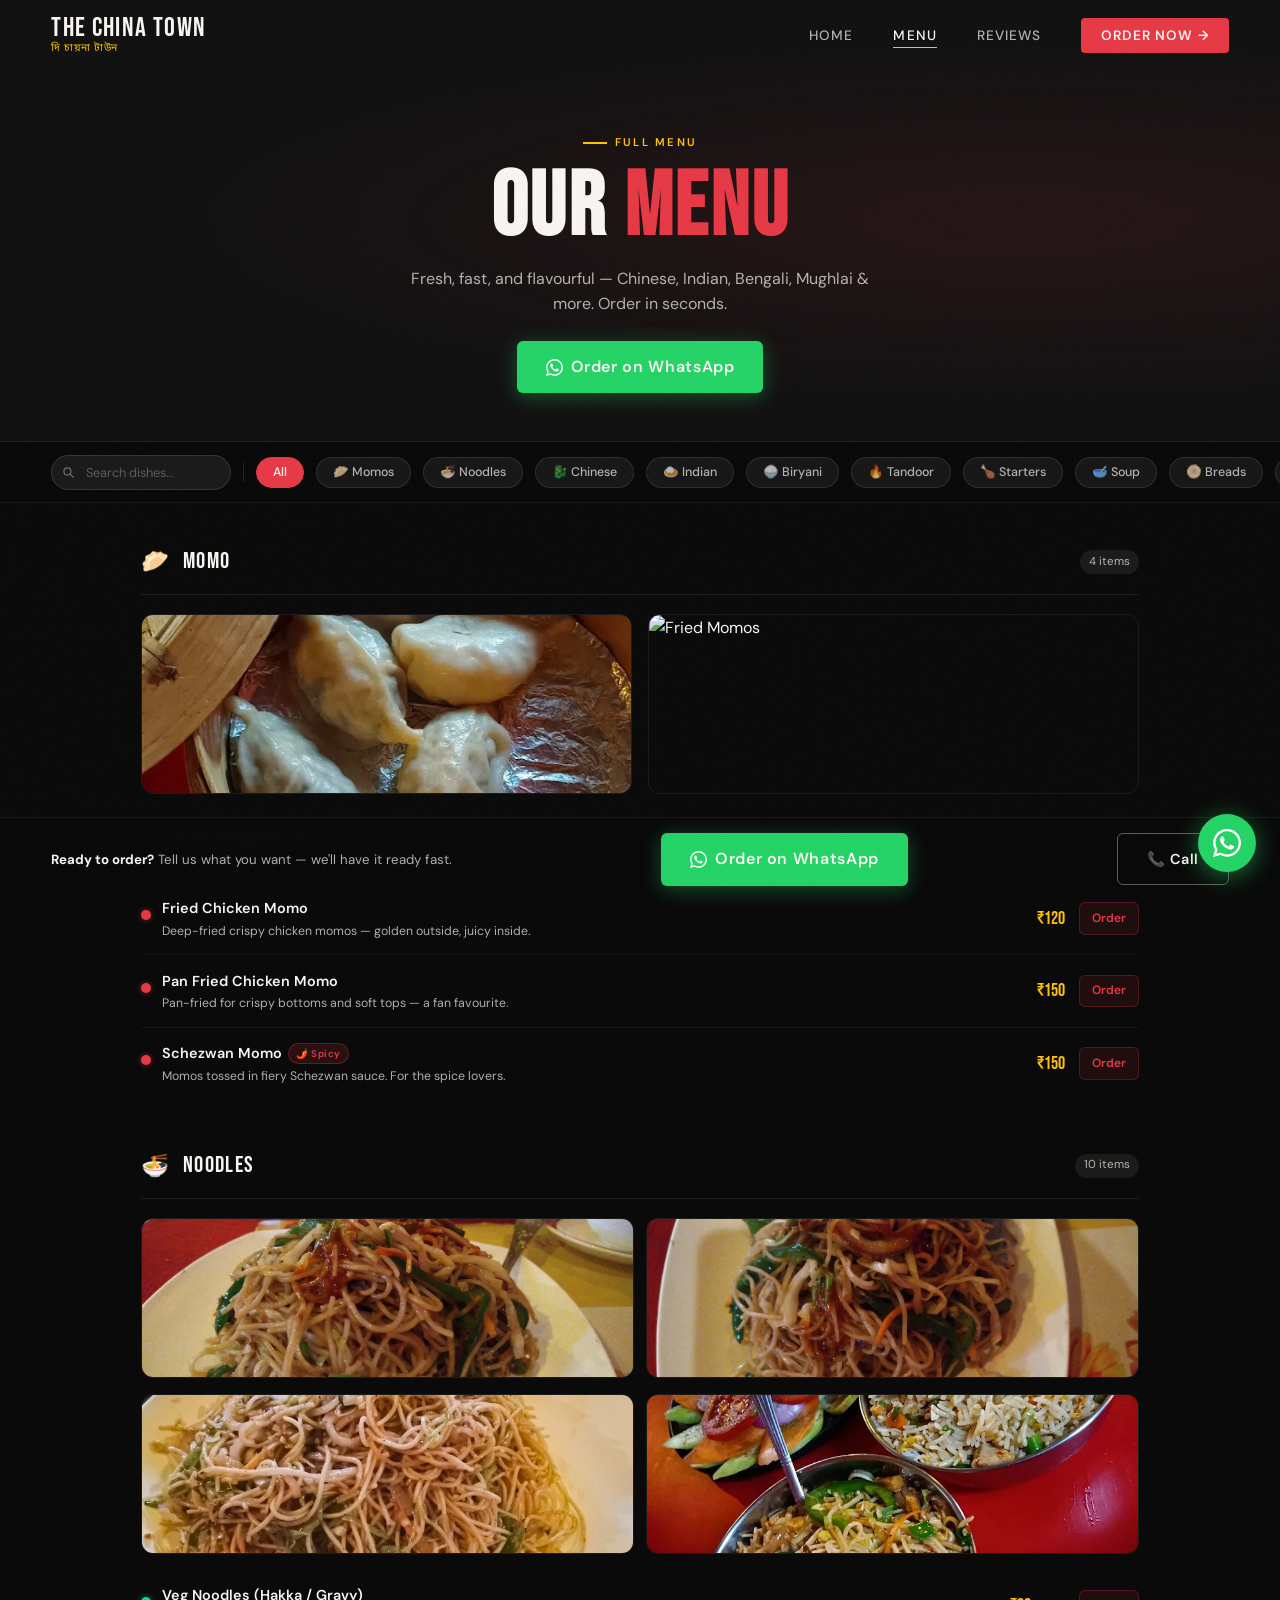
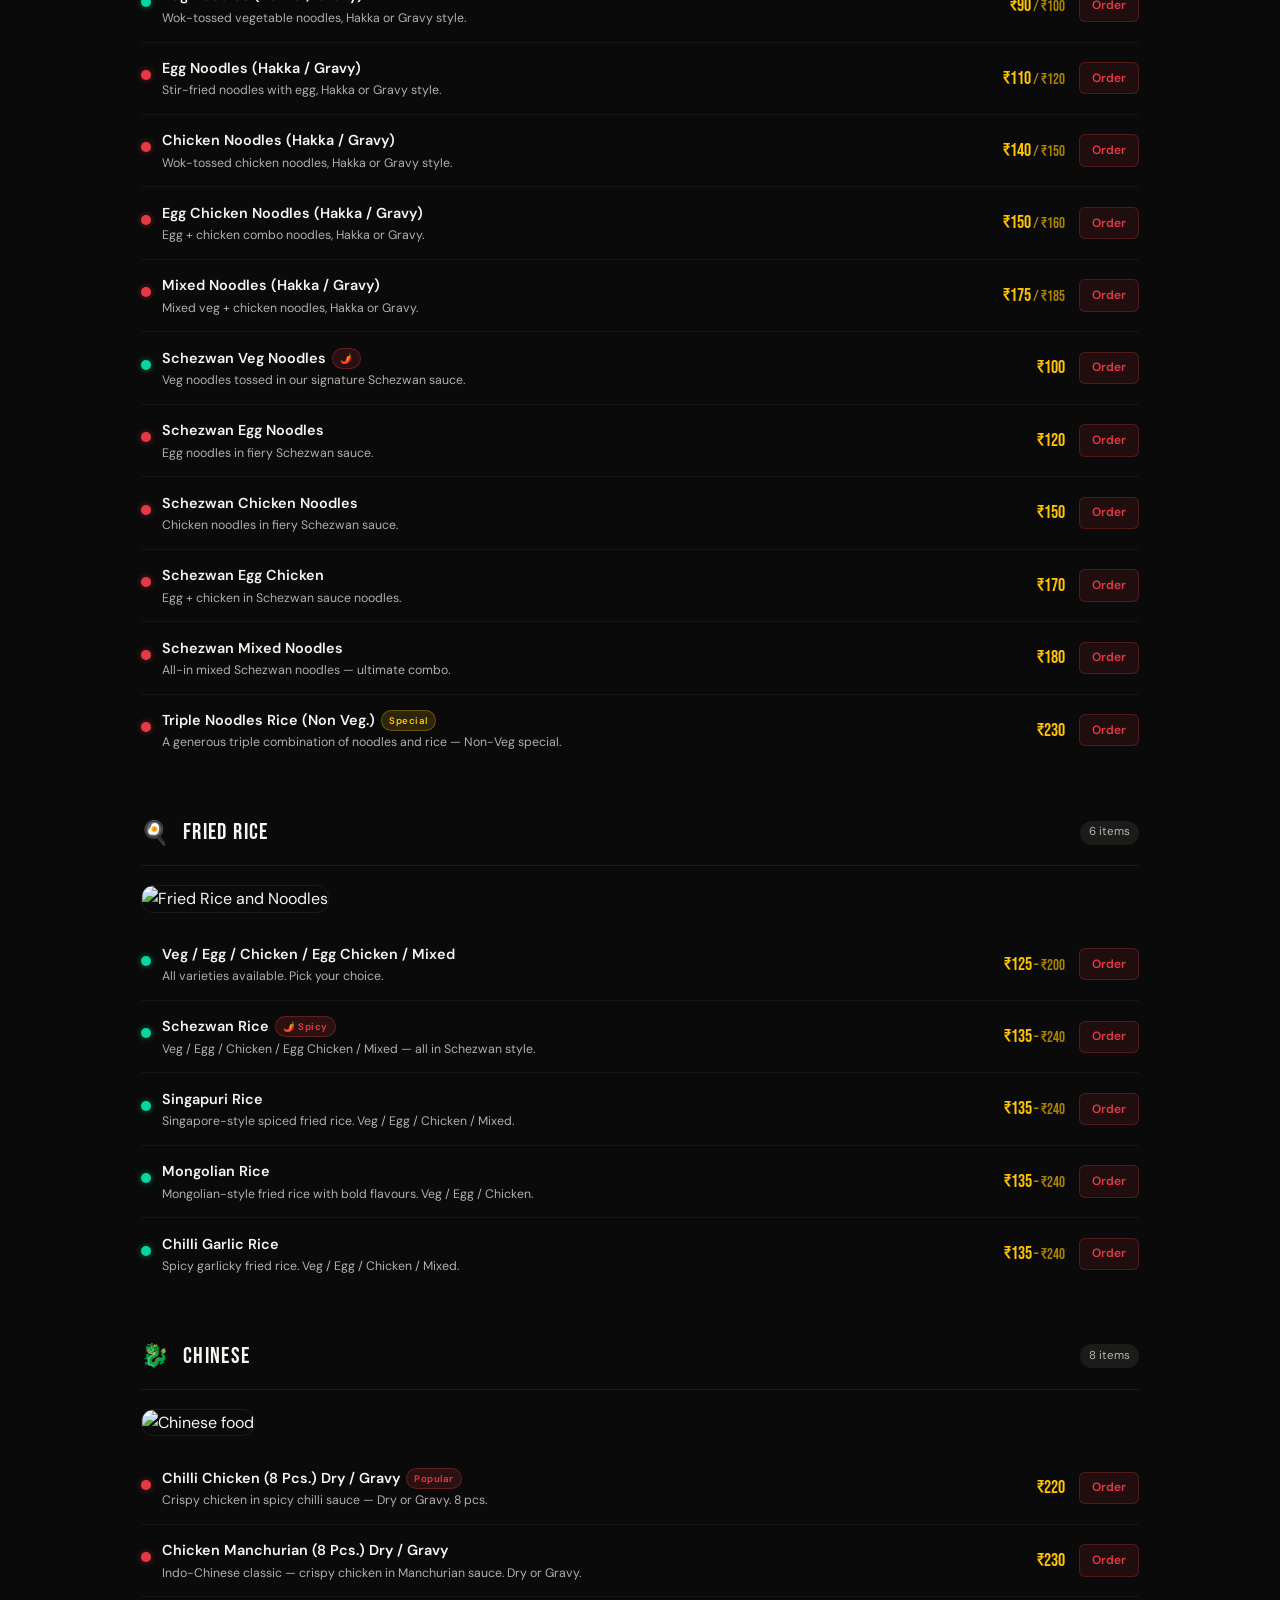
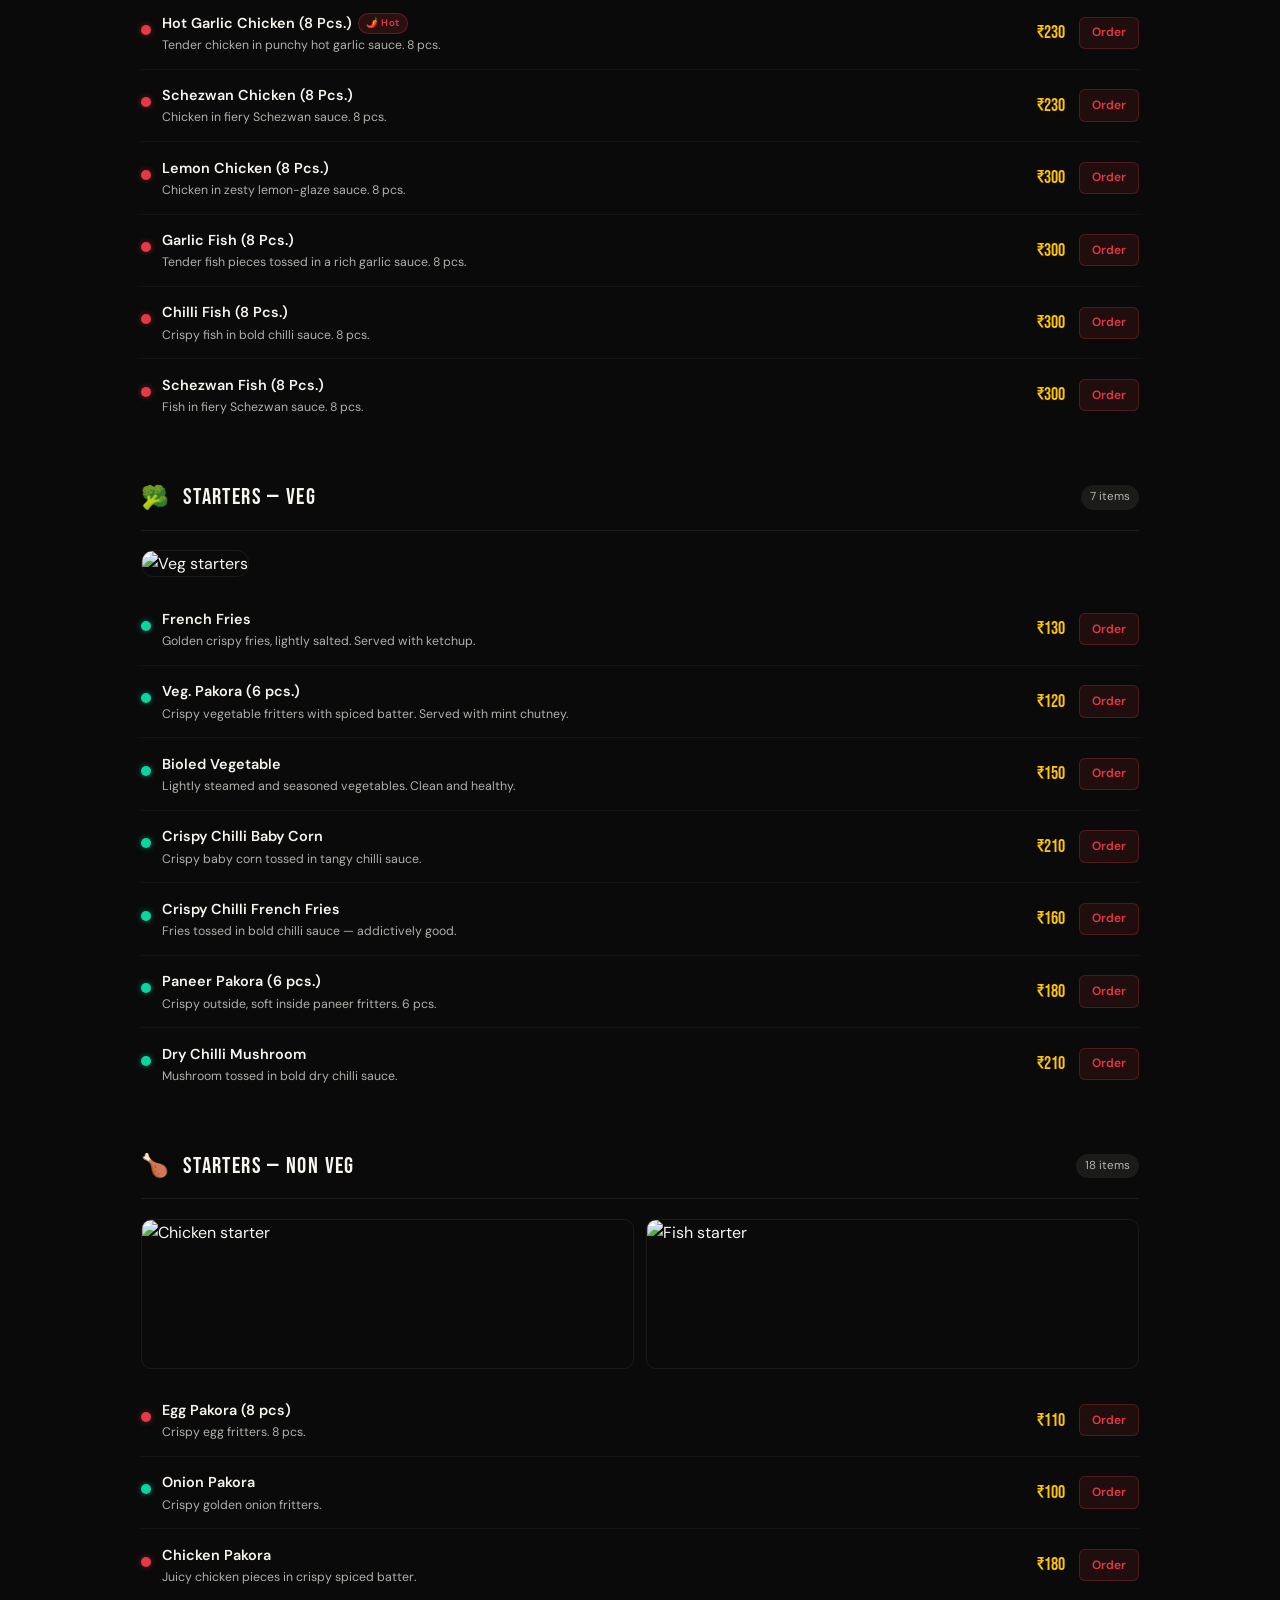
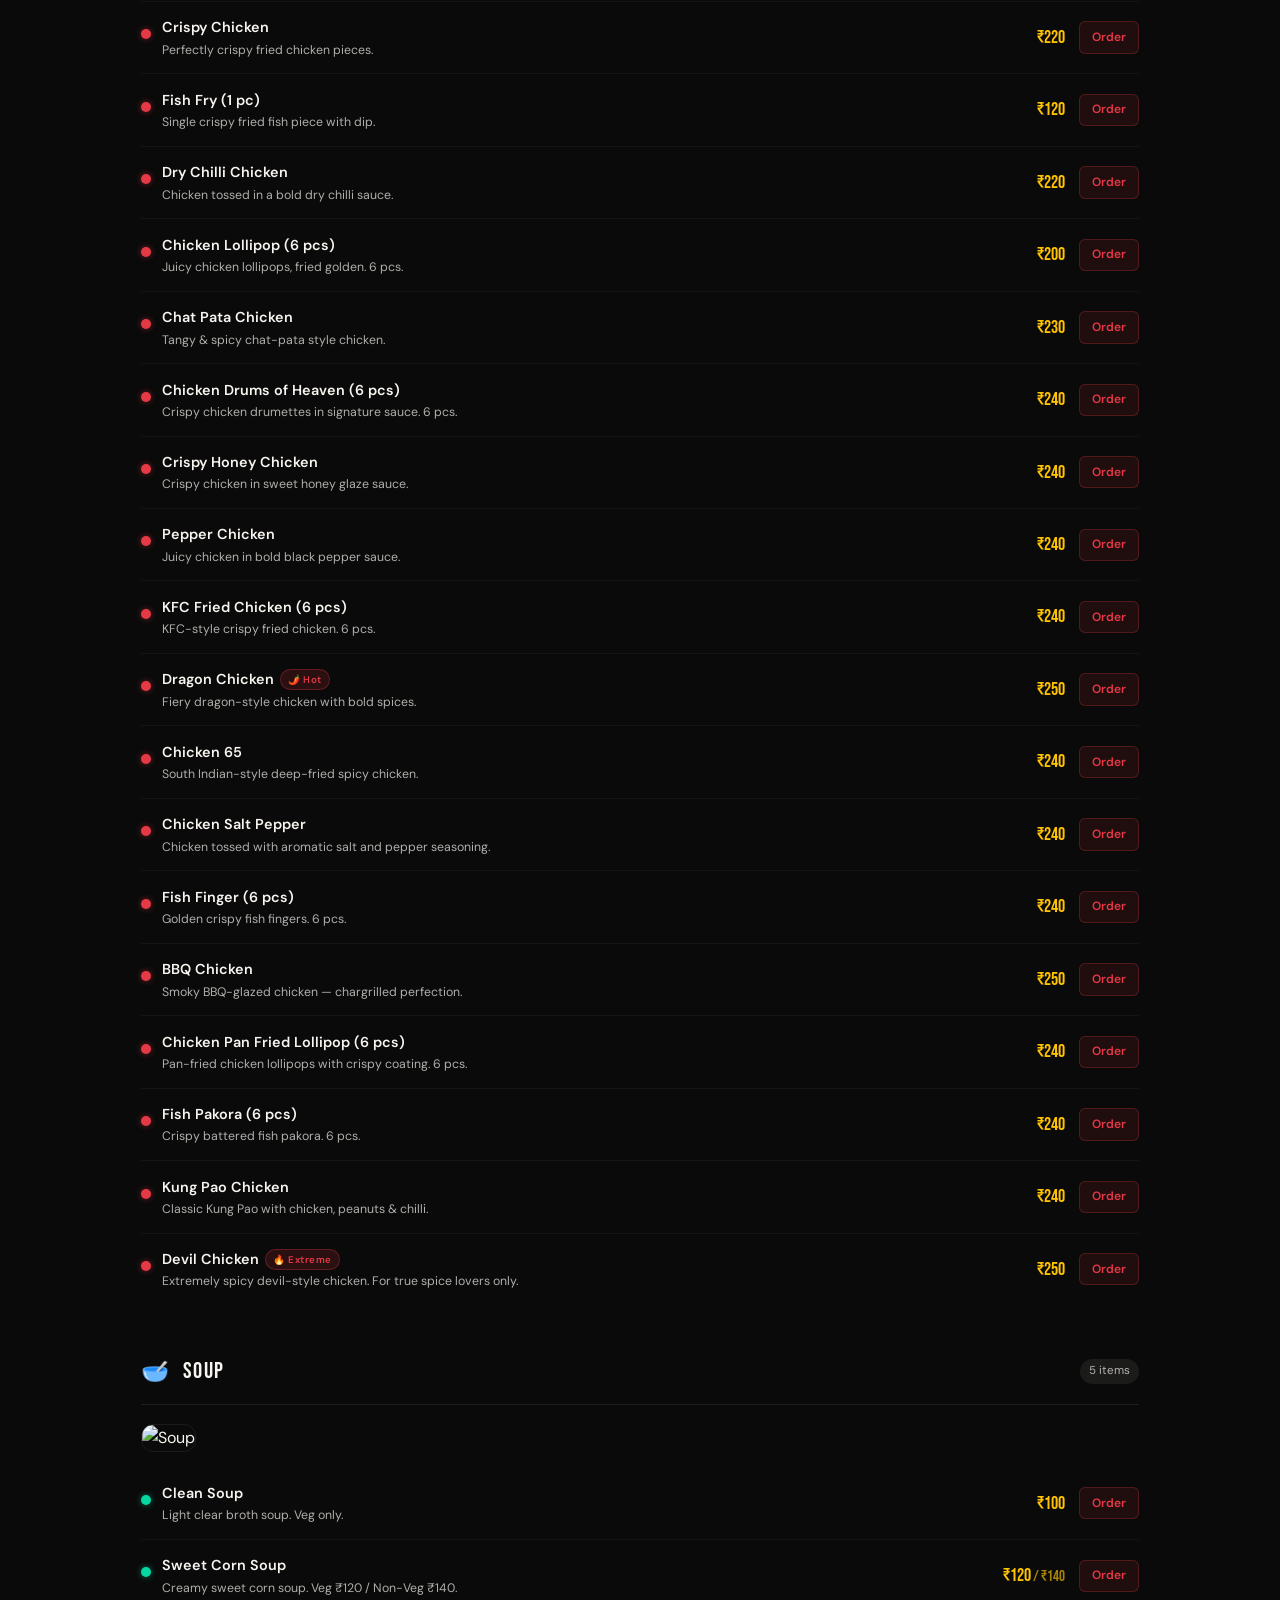
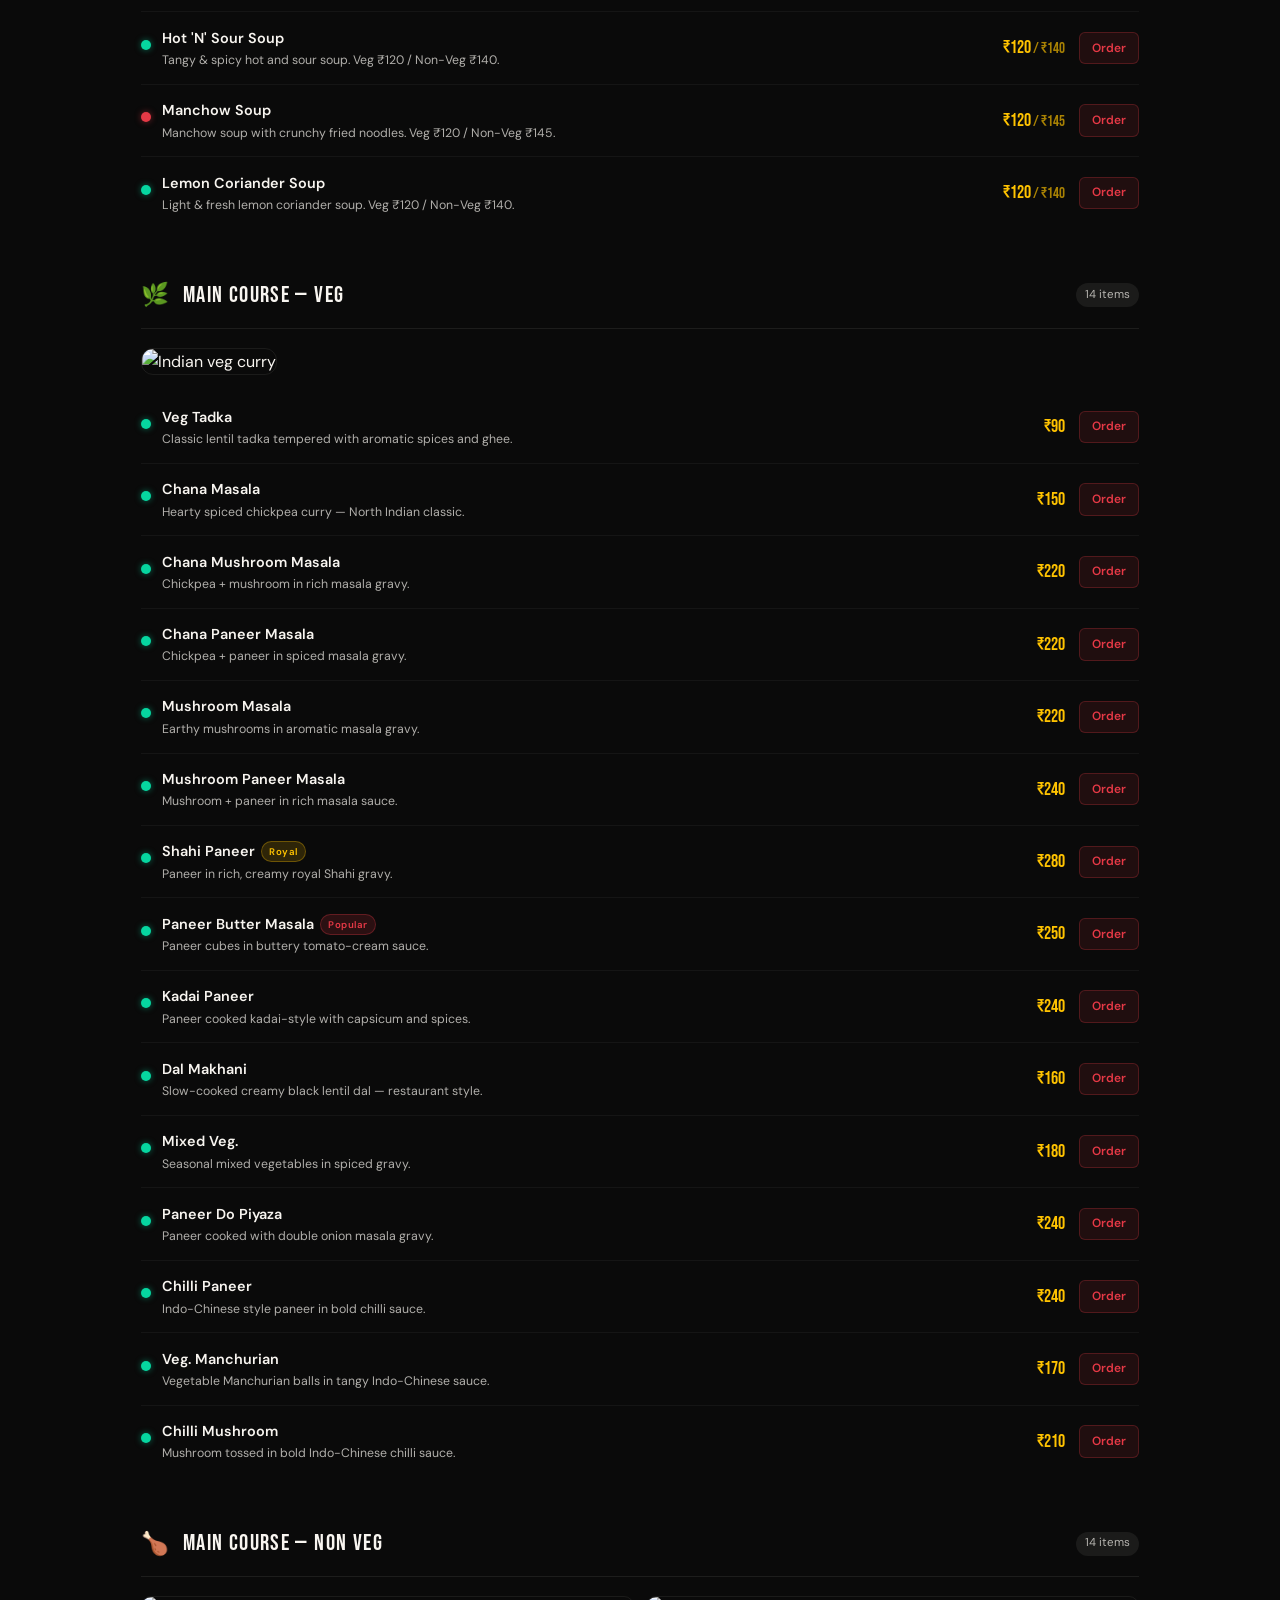
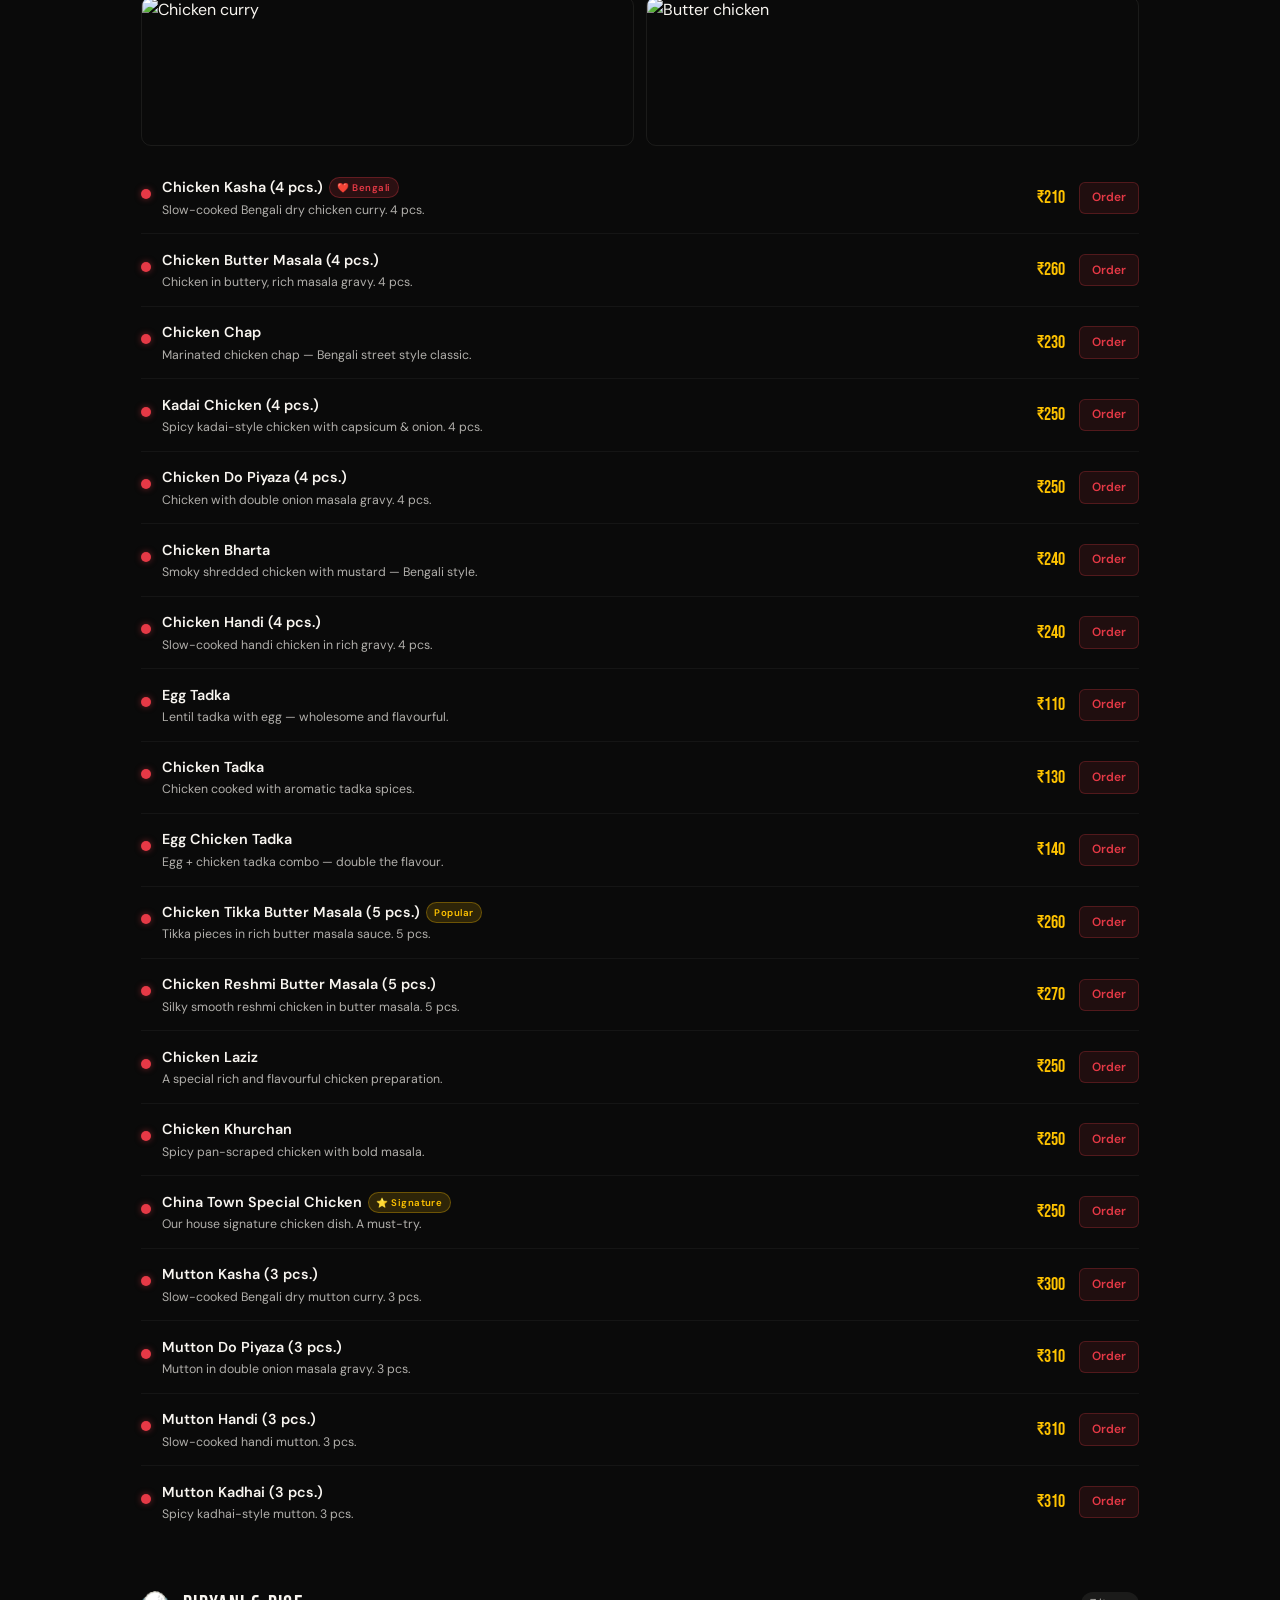
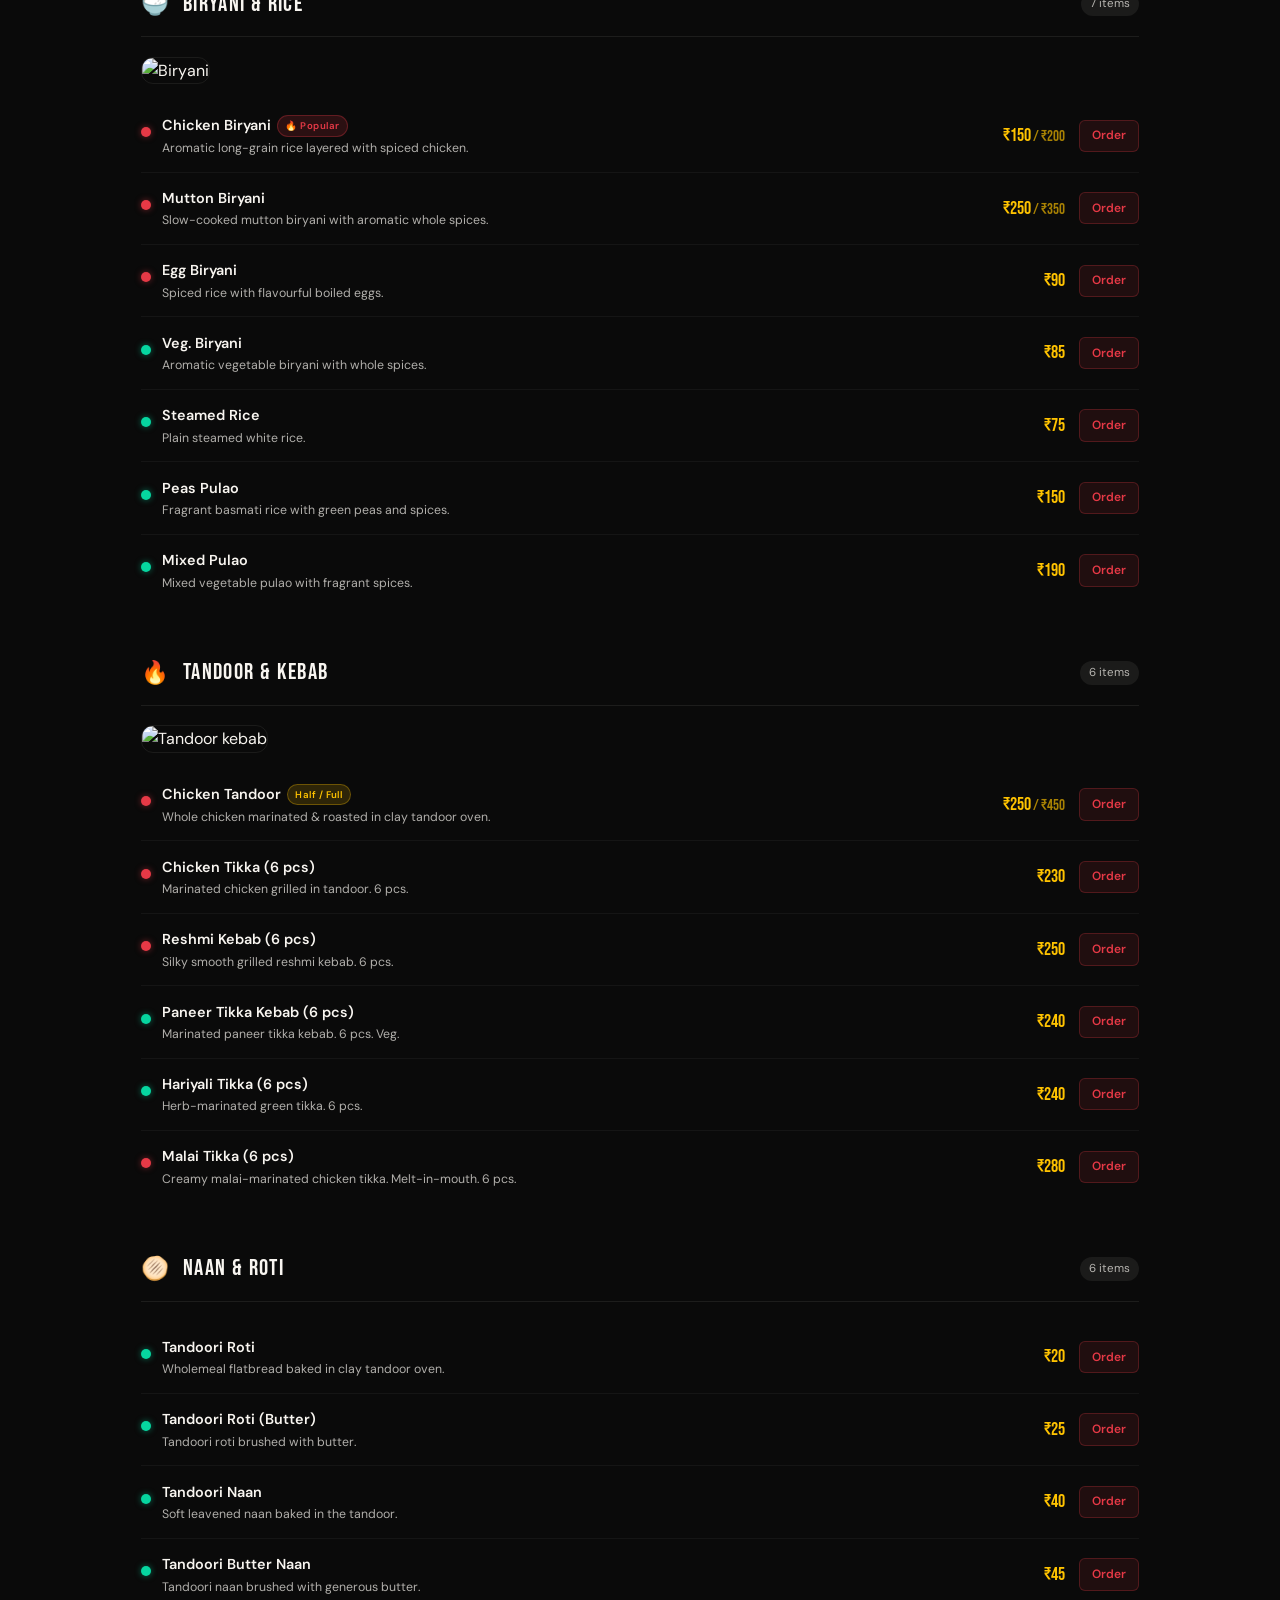
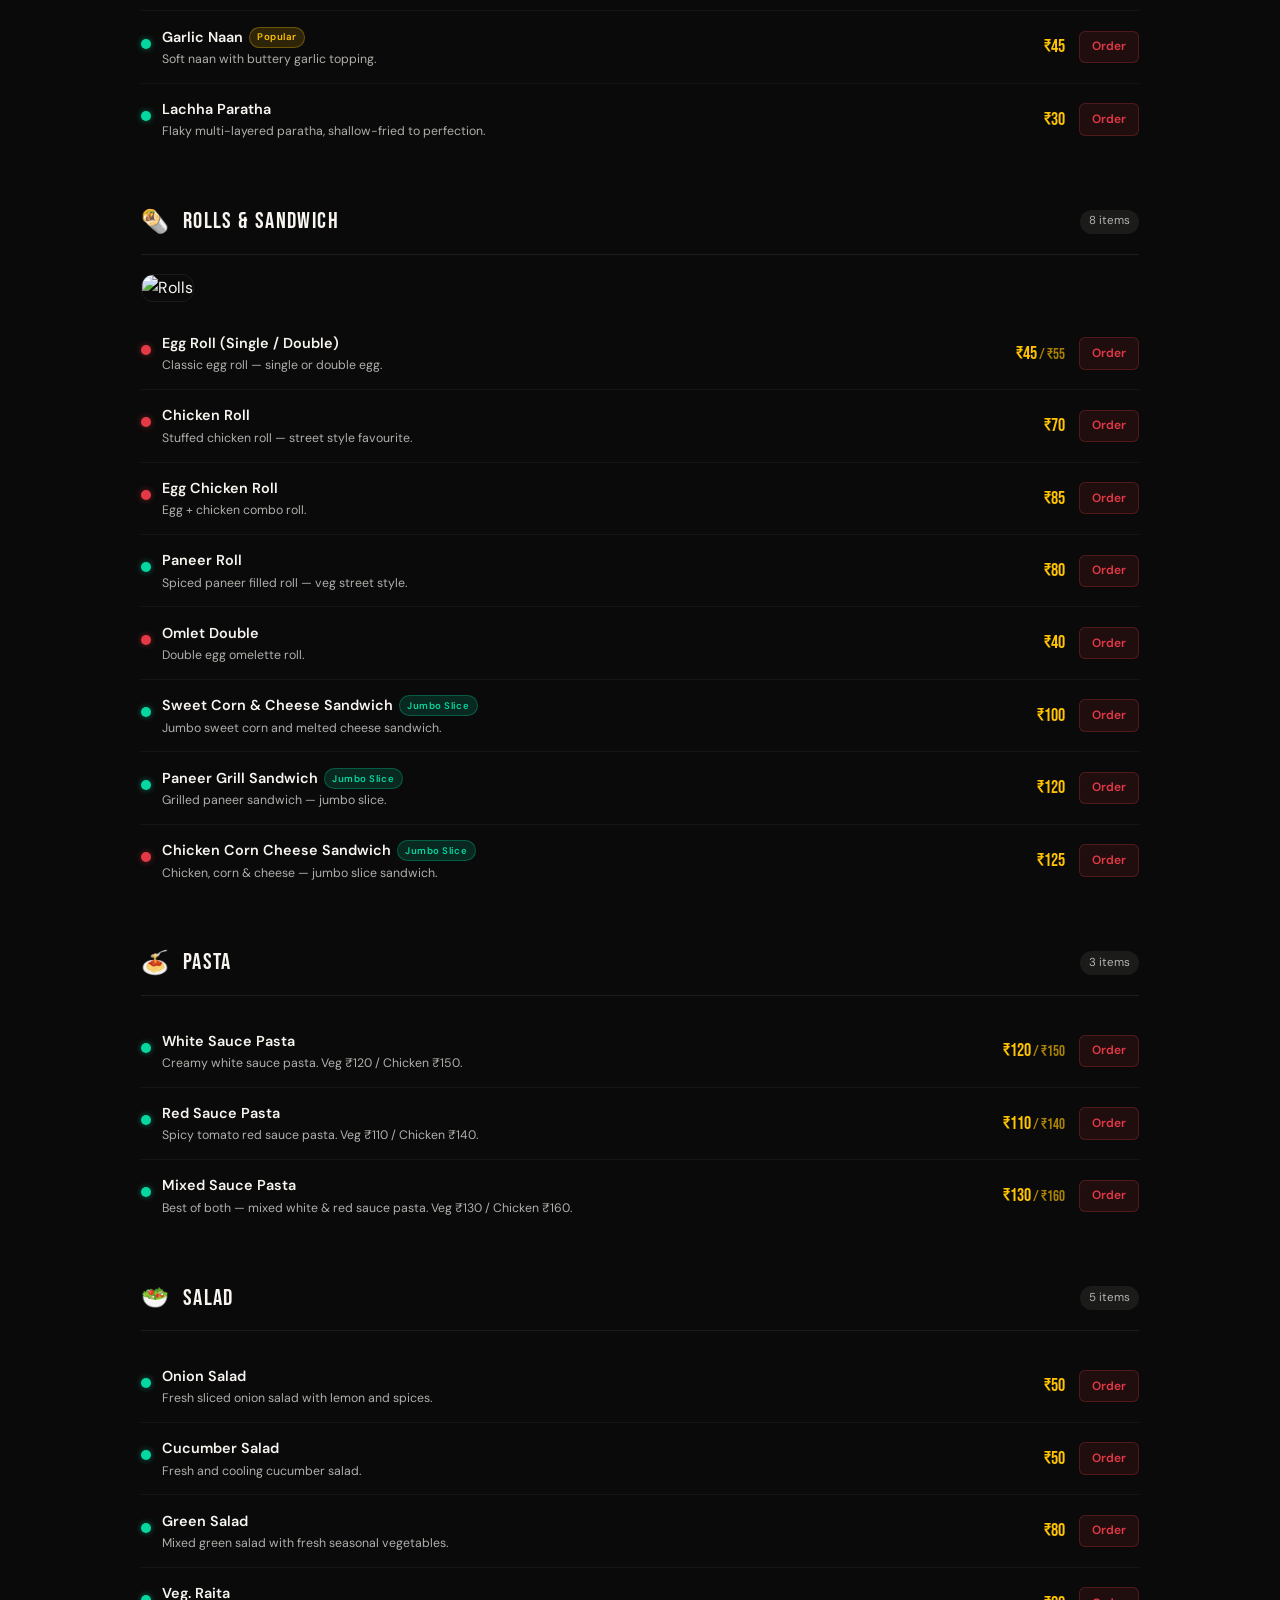
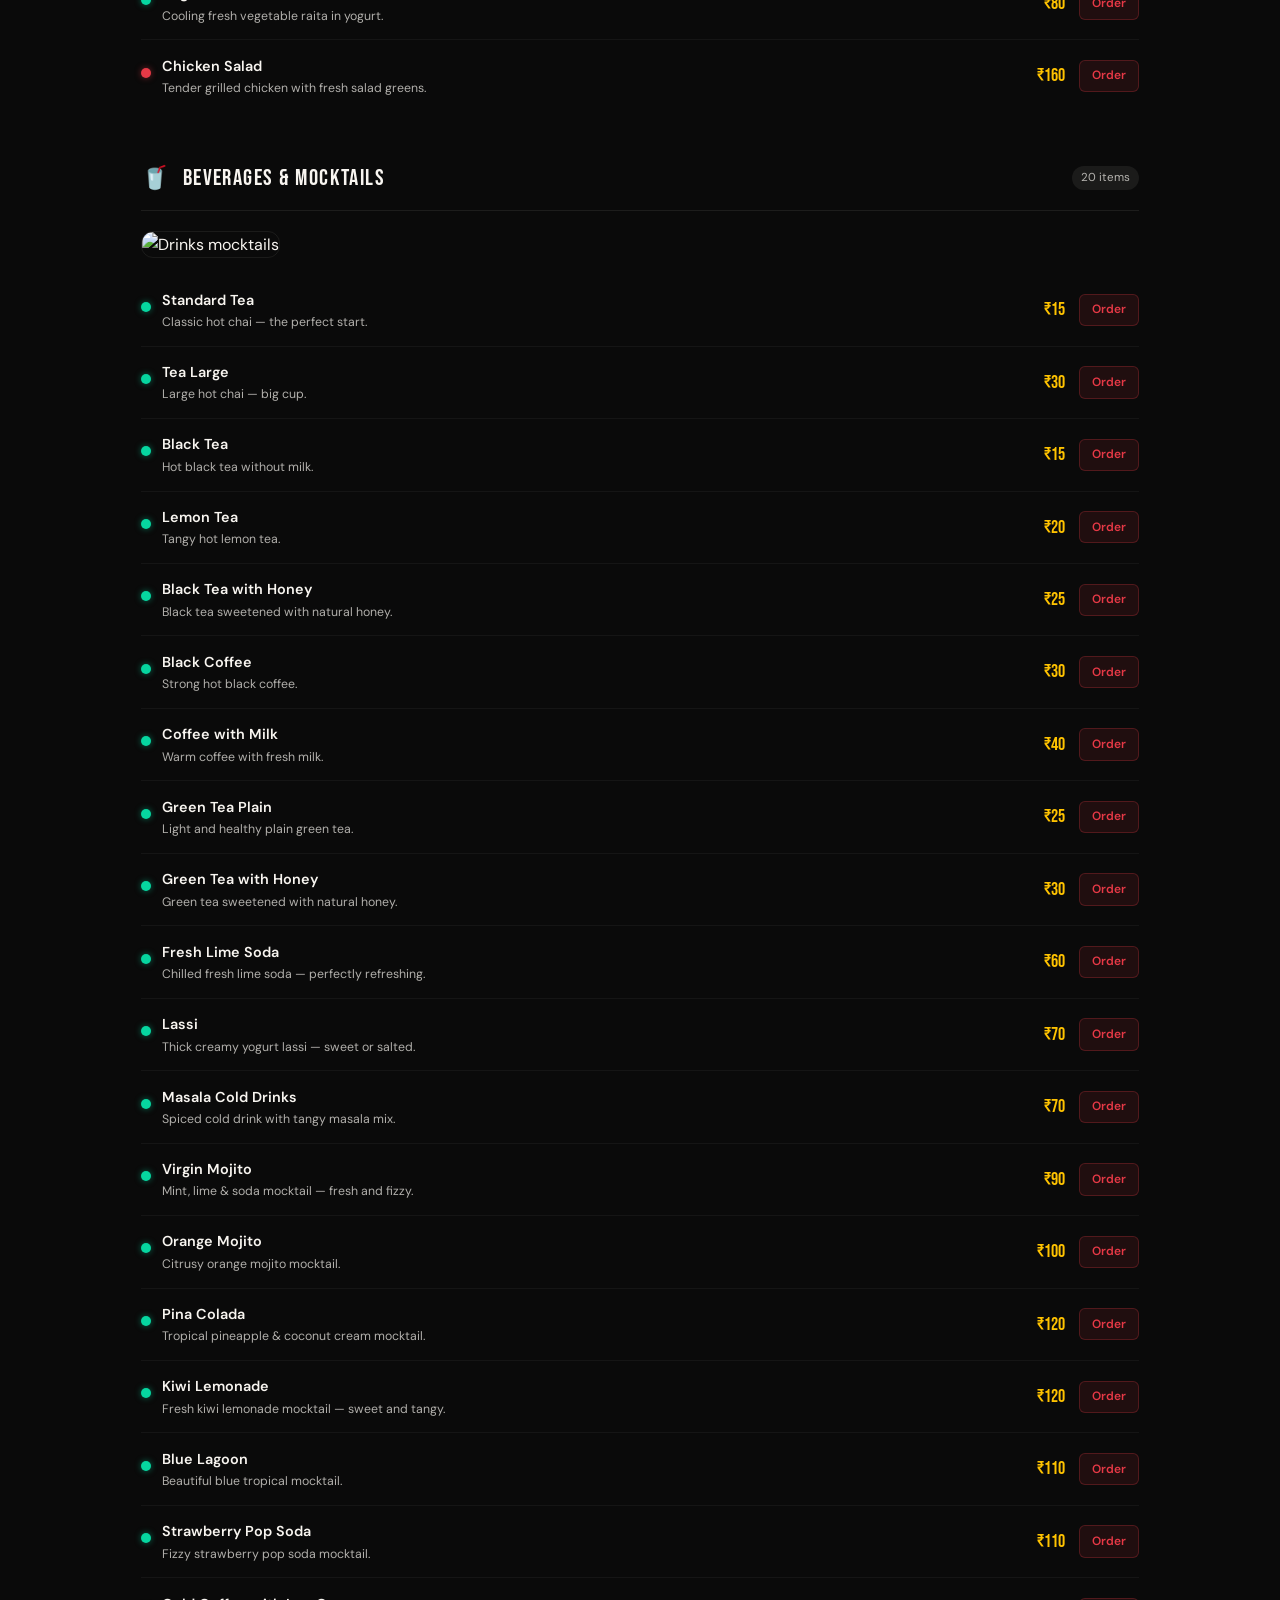
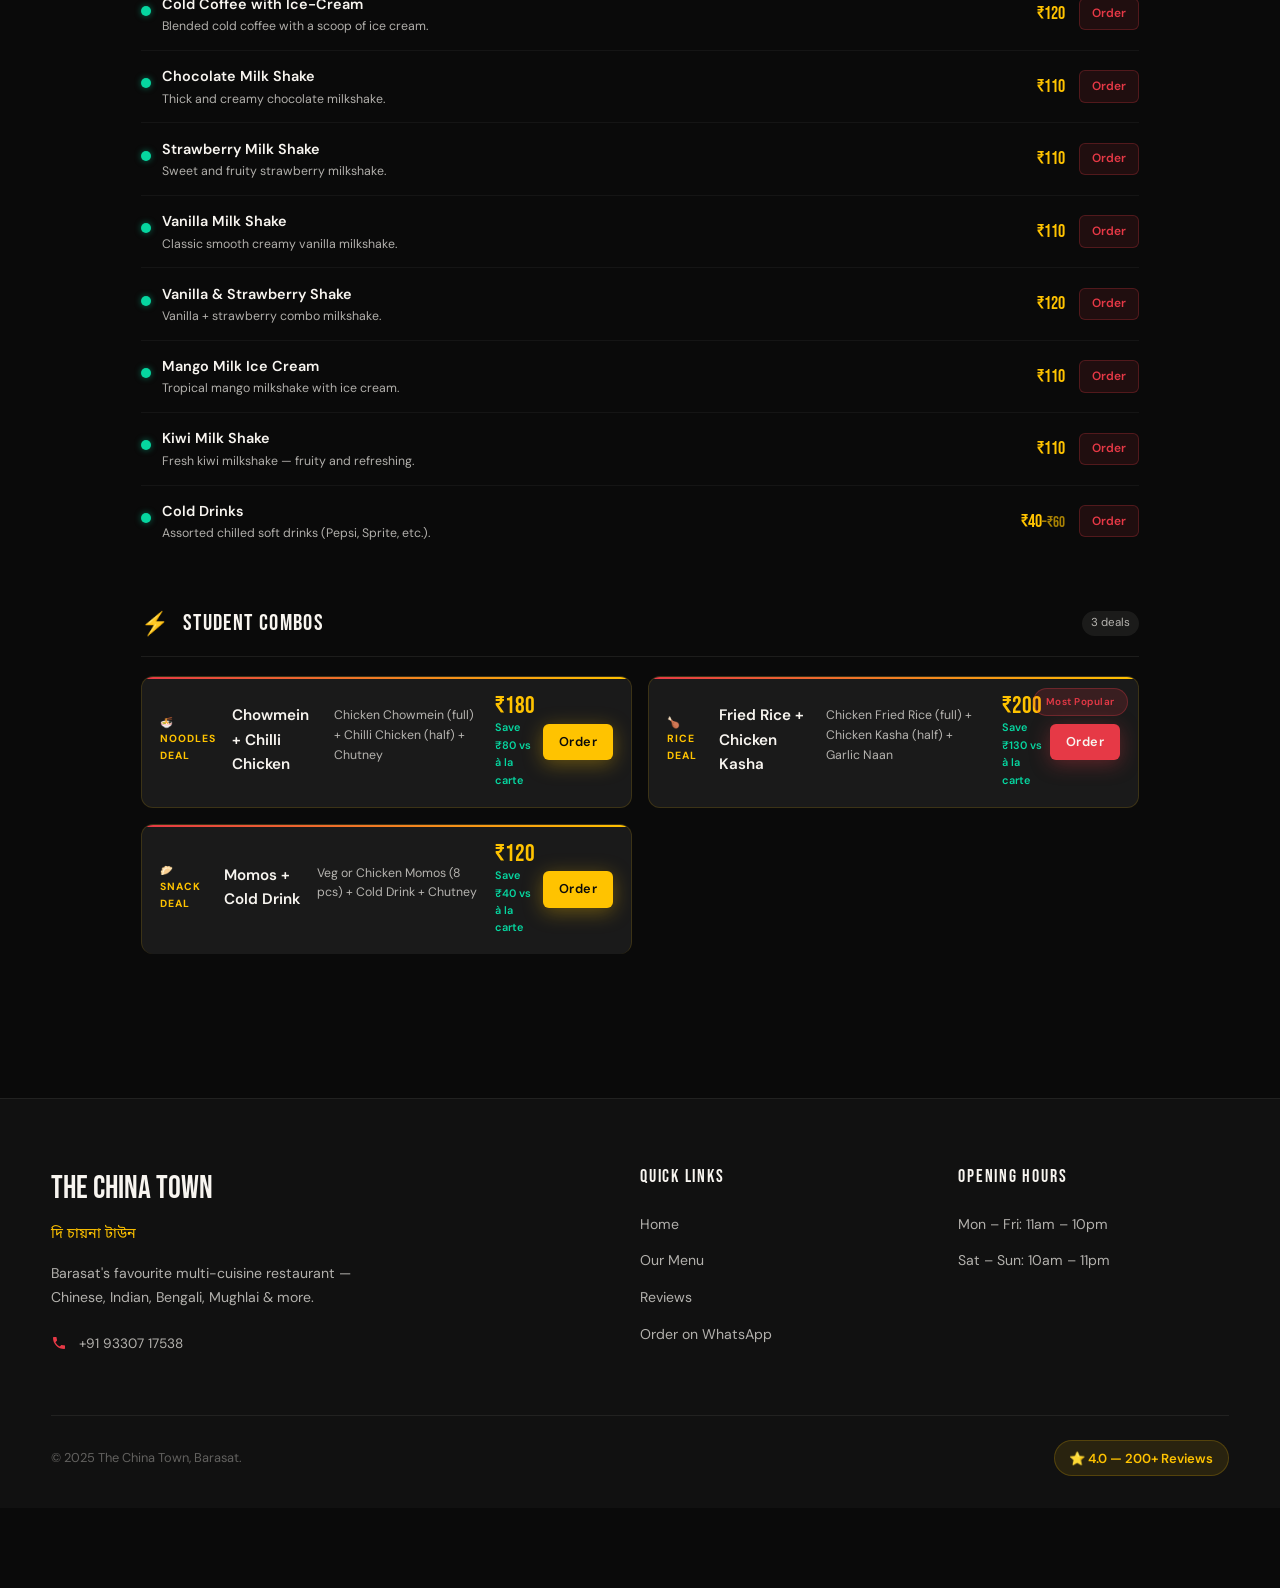
==== menu.html @ 0e6273d6 "first commit" ====
<!DOCTYPE html>
<html lang="en">
<head>
  <meta charset="UTF-8">
  <meta name="viewport" content="width=device-width, initial-scale=1.0">
  <meta name="description" content="Full menu of The China Town Barasat — Chinese, Indian, Momos, Biryani, Noodles, Tandoor, Mocktails. Order on WhatsApp.">
  <title>Menu — The China Town, Barasat</title>
  <link rel="stylesheet" href="styles.css">
  <style>
    .menu-hero { padding: calc(var(--nav-h) + 4rem) 4vw 3rem; background: radial-gradient(ellipse at 80% 50%, rgba(230,57,70,0.1) 0%, transparent 60%), var(--black-2); border-bottom: 1px solid rgba(248,245,240,0.06); text-align: center; }
    .menu-hero h1 { font-family: var(--font-display); font-size: clamp(3rem, 7vw, 6rem); line-height: 1; letter-spacing: 0.03em; margin-bottom: 0.75rem; }
    .menu-hero p { color: var(--white-dim); font-size: 1rem; max-width: 500px; margin: 0 auto 1.5rem; }

    /* FILTER BAR */
    .filter-bar { position: sticky; top: var(--nav-h); z-index: 100; background: rgba(10,10,10,0.97); backdrop-filter: blur(20px); border-bottom: 1px solid rgba(248,245,240,0.07); padding: 0.8rem 4vw; display: flex; align-items: center; gap: 0.75rem; overflow-x: auto; scrollbar-width: none; }
    .filter-bar::-webkit-scrollbar { display: none; }
    .search-wrap { position: relative; display: flex; align-items: center; flex-shrink: 0; }
    .search-icon { position: absolute; left: 10px; width: 14px; height: 14px; color: rgba(248,245,240,0.4); pointer-events: none; }
    .search-input { background: rgba(248,245,240,0.07); border: 1.5px solid rgba(248,245,240,0.12); color: var(--white); padding: 0.48rem 2rem 0.48rem 2.1rem; border-radius: 30px; font-family: var(--font-body); font-size: 0.8rem; width: 180px; outline: none; transition: border-color 0.2s, width 0.2s; }
    .search-input::placeholder { color: rgba(248,245,240,0.3); }
    .search-input:focus { border-color: var(--red); width: 220px; }
    .search-clear { position: absolute; right: 9px; background: none; border: none; color: rgba(248,245,240,0.4); cursor: pointer; font-size: 0.72rem; line-height: 1; padding: 2px 3px; display: none; }
    .search-clear:hover { color: var(--red); }
    .search-clear.show { display: block; }
    .bar-divider { width: 1px; height: 20px; background: rgba(248,245,240,0.1); flex-shrink: 0; }
    .filter-btn { background: rgba(248,245,240,0.06); border: 1px solid rgba(248,245,240,0.1); color: var(--white-dim); padding: 0.42rem 1rem; border-radius: 30px; font-family: var(--font-body); font-size: 0.78rem; font-weight: 500; cursor: pointer; white-space: nowrap; flex-shrink: 0; transition: all 0.2s; }
    .filter-btn:hover, .filter-btn.active { background: var(--red); border-color: var(--red); color: var(--white); }
    .veg-toggle-wrap { display: flex; align-items: center; gap: 0.5rem; margin-left: auto; flex-shrink: 0; }
    .veg-toggle-wrap label { font-size: 0.78rem; color: var(--white-dim); cursor: pointer; display: flex; align-items: center; gap: 0.35rem; white-space: nowrap; }
    .toggle-switch { position: relative; width: 38px; height: 21px; }
    .toggle-switch input { opacity: 0; width: 0; height: 0; }
    .toggle-slider { position: absolute; inset: 0; background: rgba(248,245,240,0.1); border-radius: 21px; cursor: pointer; transition: 0.2s; }
    .toggle-slider::after { content:''; position: absolute; top: 3px; left: 3px; width: 15px; height: 15px; background: var(--white-dim); border-radius: 50%; transition: 0.2s; }
    .toggle-switch input:checked + .toggle-slider { background: var(--green); }
    .toggle-switch input:checked + .toggle-slider::after { transform: translateX(17px); background: white; }

    /* MENU BODY */
    .menu-body { max-width: 1100px; margin: 0 auto; padding: 2.5rem 4vw 6rem; }
    .menu-sec { margin-bottom: 3rem; }
    .menu-sec-header { display: flex; align-items: center; gap: 0.85rem; margin-bottom: 1.2rem; padding-bottom: 0.85rem; border-bottom: 1px solid rgba(248,245,240,0.08); }
    .menu-sec-icon { font-size: 1.4rem; }
    .menu-sec-name { font-family: var(--font-display); font-size: 1.45rem; letter-spacing: 0.06em; }
    .menu-sec-count { font-size: 0.72rem; color: var(--white-dim); background: rgba(248,245,240,0.07); padding: 0.18rem 0.55rem; border-radius: 20px; margin-left: auto; white-space: nowrap; }

    /* ITEM ROW */
    .items-list { display: flex; flex-direction: column; }
    .mitem { display: flex; align-items: center; justify-content: space-between; gap: 1rem; padding: 0.9rem 0; border-bottom: 1px solid rgba(248,245,240,0.045); transition: background 0.15s; }
    .mitem:hover { background: rgba(248,245,240,0.02); padding-left: 6px; }
    .mitem:last-child { border-bottom: none; }
    .mitem-left { display: flex; align-items: flex-start; gap: 0.65rem; flex: 1; min-width: 0; }
    .mitem-dot { margin-top: 5px; flex-shrink: 0; }
    .mitem-info { flex: 1; min-width: 0; }
    .mitem-name { font-weight: 600; font-size: 0.9rem; margin-bottom: 0.15rem; display: flex; align-items: center; gap: 0.4rem; flex-wrap: wrap; }
    .mitem-desc { font-size: 0.77rem; color: var(--white-dim); line-height: 1.4; }
    .mitem-right { display: flex; align-items: center; gap: 0.85rem; flex-shrink: 0; }
    .mitem-price { font-family: var(--font-display); font-size: 1.15rem; color: var(--yellow); white-space: nowrap; }
    .mitem-price .pr { font-size: 0.92rem; color: rgba(255,195,0,0.65); }
    .btn-order-mini { background: rgba(230,57,70,0.1); border: 1px solid rgba(230,57,70,0.25); color: var(--red); padding: 0.35rem 0.75rem; border-radius: 6px; font-size: 0.75rem; font-weight: 600; cursor: pointer; text-decoration: none; transition: all 0.2s; white-space: nowrap; }
    .btn-order-mini:hover { background: var(--red); color: var(--white); }

    /* COMBO CARDS */
    .combos-grid { display: grid; grid-template-columns: 1fr 1fr; gap: 1rem; }
    .combo-card { background: var(--black-3); border: 1px solid rgba(255,195,0,0.15); border-radius: 12px; padding: 1.1rem; position: relative; overflow: hidden; transition: border-color 0.2s; }
    .combo-card::before { content:''; position: absolute; top: 0; left: 0; right: 0; height: 2px; background: linear-gradient(90deg, var(--red), var(--yellow)); }
    .combo-card:hover { border-color: rgba(255,195,0,0.3); background: rgba(255,195,0,0.03); }
    .combo-label { font-size: 0.65rem; font-weight: 700; letter-spacing: 0.1em; text-transform: uppercase; color: var(--yellow); margin-bottom: 0.25rem; }
    .combo-name { font-weight: 600; font-size: 0.95rem; margin-bottom: 0.25rem; }
    .combo-desc { font-size: 0.77rem; color: var(--white-dim); margin-bottom: 0.75rem; }
    .combo-footer { display: flex; align-items: center; justify-content: space-between; gap: 0.5rem; }
    .combo-price { font-family: var(--font-display); font-size: 1.5rem; color: var(--yellow); line-height: 1; }
    .combo-save { font-size: 0.68rem; color: var(--green); font-weight: 600; margin-top: 1px; }

    /* NO RESULTS */
    .no-results { display: none; text-align: center; padding: 3.5rem 1rem; color: var(--white-dim); }
    .no-results.show { display: block; }
    .no-results-emoji { font-size: 2.2rem; margin-bottom: 0.6rem; }
    .no-results h3 { font-family: var(--font-serif); font-size: 1.2rem; margin-bottom: 0.35rem; color: var(--white); }
    .no-results p { font-size: 0.85rem; }
    .nr-clear { background: none; border: none; color: var(--red); cursor: pointer; font-size: inherit; font-family: inherit; text-decoration: underline; }

    /* STICKY ORDER */
    .sticky-order { position: fixed; bottom: 0; left: 0; right: 0; background: rgba(10,10,10,0.97); backdrop-filter: blur(20px); border-top: 1px solid rgba(248,245,240,0.07); padding: 0.9rem 4vw; display: flex; align-items: center; justify-content: space-between; gap: 1rem; z-index: 800; }
    .sticky-order-text { font-size: 0.83rem; color: var(--white-dim); }
    .sticky-order-text strong { color: var(--white); }

    @media (max-width: 768px) {
      .combos-grid { grid-template-columns: 1fr; }
      .sticky-order-text { display: none; }
      .sticky-order .btn { flex: 1; justify-content: center; }
      .search-input { width: 120px; }
      .search-input:focus { width: 150px; }
      .bar-divider { display: none; }
    }
  </style>
</head>
<body>

<!-- NAVBAR -->
<nav class="navbar">
  <a href="index.html" class="nav-logo">
    <span class="nav-logo-en">THE CHINA TOWN</span>
    <span class="nav-logo-bn">দি চায়না টাউন</span>
  </a>
  <ul class="nav-links" id="navLinks">
    <li><a href="index.html">Home</a></li>
    <li><a href="menu.html">Menu</a></li>
    <li><a href="reviews.html">Reviews</a></li>
    <li><a href="https://wa.me/919330717538?text=Hi!%20I%20want%20to%20place%20an%20order" class="nav-cta" target="_blank">Order Now →</a></li>
  </ul>
  <button class="nav-hamburger" id="hamburger"><span></span><span></span><span></span></button>
</nav>

<!-- HERO -->
<div class="menu-hero">
  <span class="section-label" style="justify-content:center;">Full Menu</span>
  <h1>Our <span class="text-red">Menu</span></h1>
  <p>Fresh, fast, and flavourful — Chinese, Indian, Bengali, Mughlai & more. Order in seconds.</p>
  <a href="https://wa.me/919330717538?text=Hi!%20I%20want%20to%20place%20an%20order" class="btn btn-whatsapp" target="_blank">
    <svg viewBox="0 0 24 24" style="width:17px;height:17px;fill:white;flex-shrink:0"><path d="M17.472 14.382c-.297-.149-1.758-.867-2.03-.967-.273-.099-.471-.148-.67.15-.197.297-.767.966-.94 1.164-.173.199-.347.223-.644.075-.297-.15-1.255-.463-2.39-1.475-.883-.788-1.48-1.761-1.653-2.059-.173-.297-.018-.458.13-.606.134-.133.298-.347.446-.52.149-.174.198-.298.298-.497.099-.198.05-.371-.025-.52-.075-.149-.669-1.612-.916-2.207-.242-.579-.487-.5-.669-.51-.173-.008-.371-.01-.57-.01-.198 0-.52.074-.792.372-.272.297-1.04 1.016-1.04 2.479 0 1.462 1.065 2.875 1.213 3.074.149.198 2.096 3.2 5.077 4.487.709.306 1.262.489 1.694.625.712.227 1.36.195 1.871.118.571-.085 1.758-.719 2.006-1.413.248-.694.248-1.289.173-1.413-.074-.124-.272-.198-.57-.347m-5.421 7.403h-.004a9.87 9.87 0 01-5.031-1.378l-.361-.214-3.741.982.998-3.648-.235-.374a9.86 9.86 0 01-1.51-5.26c.001-5.45 4.436-9.884 9.888-9.884 2.64 0 5.122 1.03 6.988 2.898a9.825 9.825 0 012.893 6.994c-.003 5.45-4.437 9.884-9.885 9.884m8.413-18.297A11.815 11.815 0 0012.05 0C5.495 0 .16 5.335.157 11.892c0 2.096.547 4.142 1.588 5.945L.057 24l6.305-1.654a11.882 11.882 0 005.683 1.448h.005c6.554 0 11.89-5.335 11.893-11.893a11.821 11.821 0 00-3.48-8.413Z"/></svg>
    Order on WhatsApp
  </a>
</div>

<!-- FILTER BAR -->
<div class="filter-bar">
  <div class="search-wrap">
    <svg class="search-icon" viewBox="0 0 24 24" fill="none" stroke="currentColor" stroke-width="2" stroke-linecap="round"><circle cx="11" cy="11" r="6"/><line x1="21" y1="21" x2="16.65" y2="16.65"/></svg>
    <input id="search-input" class="search-input" type="text" placeholder="Search dishes…" autocomplete="off" spellcheck="false">
    <button id="search-clear" class="search-clear" aria-label="Clear">✕</button>
  </div>
  <div class="bar-divider"></div>
  <button class="filter-btn active" data-cat="all">All</button>
  <button class="filter-btn" data-cat="momo">🥟 Momos</button>
  <button class="filter-btn" data-cat="noodles">🍜 Noodles</button>
  <button class="filter-btn" data-cat="chinese">🐉 Chinese</button>
  <button class="filter-btn" data-cat="indian">🍛 Indian</button>
  <button class="filter-btn" data-cat="biryani">🍚 Biryani</button>
  <button class="filter-btn" data-cat="tandoor">🔥 Tandoor</button>
  <button class="filter-btn" data-cat="starters">🍗 Starters</button>
  <button class="filter-btn" data-cat="soup">🥣 Soup</button>
  <button class="filter-btn" data-cat="breads">🫓 Breads</button>
  <button class="filter-btn" data-cat="rolls">🌯 Rolls</button>
  <button class="filter-btn" data-cat="pasta">🍝 Pasta</button>
  <button class="filter-btn" data-cat="salad">🥗 Salad</button>
  <button class="filter-btn" data-cat="drinks">🥤 Drinks</button>
  <button class="filter-btn" data-cat="combos">⚡ Combos</button>
  <div class="veg-toggle-wrap">
    <label for="veg-toggle"><span class="veg-dot"></span> Veg Only</label>
    <label class="toggle-switch">
      <input type="checkbox" id="veg-toggle">
      <span class="toggle-slider"></span>
    </label>
  </div>
</div>

<!-- MENU BODY -->
<div class="menu-body" id="menu-body">

<!-- ═══════════════════════════════════════════ MOMOS ═══ -->
<div class="menu-sec" data-cat="momo">
  <div class="menu-sec-header">
    <span class="menu-sec-icon">🥟</span>
    <span class="menu-sec-name">MOMO</span>
    <span class="menu-sec-count">4 items</span>
  </div>
  <div style="display:grid;grid-template-columns:1fr 1fr;gap:1rem;margin-bottom:1rem;">
    <img src="pics/momos.png" alt="Momos" style="width:100%;height:180px;object-fit:cover;border-radius:12px;border:1px solid rgba(248,245,240,0.07);">
    <img src="https://images.unsplash.com/photo-1625220194771-7ebdea0b70b9?w=600&q=80" alt="Fried Momos" style="width:100%;height:180px;object-fit:cover;border-radius:12px;border:1px solid rgba(248,245,240,0.07);">
  </div>
  <div class="items-list">
    <div class="mitem" data-type="nonveg" data-name="steam chicken momo steamed" data-desc="classic steamed chicken momos 5 pieces served with spicy chutney">
      <div class="mitem-left"><span class="mitem-dot"><span class="nonveg-dot"></span></span><div class="mitem-info"><div class="mitem-name">Steam Chicken Momo <span class="badge badge-red" style="font-size:0.6rem;padding:0.12rem 0.45rem;">🔥 Best Seller</span></div><div class="mitem-desc">Classic steamed chicken momos (5 pcs), served with spicy chutney.</div></div></div>
      <div class="mitem-right"><span class="mitem-price">₹110</span><a href="https://wa.me/919330717538?text=Hi!%20I%20want%20to%20order%20Steam%20Chicken%20Momo" class="btn-order-mini" target="_blank">Order</a></div>
    </div>
    <div class="mitem" data-type="nonveg" data-name="fried chicken momo crispy" data-desc="deep fried crispy chicken momos golden outside juicy inside">
      <div class="mitem-left"><span class="mitem-dot"><span class="nonveg-dot"></span></span><div class="mitem-info"><div class="mitem-name">Fried Chicken Momo</div><div class="mitem-desc">Deep-fried crispy chicken momos — golden outside, juicy inside.</div></div></div>
      <div class="mitem-right"><span class="mitem-price">₹120</span><a href="https://wa.me/919330717538?text=Hi!%20I%20want%20to%20order%20Fried%20Chicken%20Momo" class="btn-order-mini" target="_blank">Order</a></div>
    </div>
    <div class="mitem" data-type="nonveg" data-name="pan fried chicken momo" data-desc="pan fried chicken momos crispy bottom soft top">
      <div class="mitem-left"><span class="mitem-dot"><span class="nonveg-dot"></span></span><div class="mitem-info"><div class="mitem-name">Pan Fried Chicken Momo</div><div class="mitem-desc">Pan-fried for crispy bottoms and soft tops — a fan favourite.</div></div></div>
      <div class="mitem-right"><span class="mitem-price">₹150</span><a href="https://wa.me/919330717538?text=Hi!%20I%20want%20to%20order%20Pan%20Fried%20Chicken%20Momo" class="btn-order-mini" target="_blank">Order</a></div>
    </div>
    <div class="mitem" data-type="nonveg" data-name="schezwan momo spicy" data-desc="momos tossed in fiery schezwan sauce extra spicy">
      <div class="mitem-left"><span class="mitem-dot"><span class="nonveg-dot"></span></span><div class="mitem-info"><div class="mitem-name">Schezwan Momo <span class="badge badge-red" style="font-size:0.6rem;padding:0.12rem 0.45rem;">🌶️ Spicy</span></div><div class="mitem-desc">Momos tossed in fiery Schezwan sauce. For the spice lovers.</div></div></div>
      <div class="mitem-right"><span class="mitem-price">₹150</span><a href="https://wa.me/919330717538?text=Hi!%20I%20want%20to%20order%20Schezwan%20Momo" class="btn-order-mini" target="_blank">Order</a></div>
    </div>
  </div>
</div>

<!-- ═══════════════════════════════════════════ NOODLES ═══ -->
<div class="menu-sec" data-cat="noodles">
  <div class="menu-sec-header">
    <span class="menu-sec-icon">🍜</span>
    <span class="menu-sec-name">NOODLES</span>
    <span class="menu-sec-count">10 items</span>
  </div>
  <div style="display:grid;grid-template-columns:1fr 1fr;gap:0.75rem;margin-bottom:1rem;">
    <img src="pics/noodles1.png" alt="Chowmein" style="width:100%;height:160px;object-fit:cover;border-radius:12px;border:1px solid rgba(248,245,240,0.07);">
    <img src="pics/noodles2.png" alt="Hakka Noodles" style="width:100%;height:160px;object-fit:cover;border-radius:12px;border:1px solid rgba(248,245,240,0.07);">
  </div>
  <div style="display:grid;grid-template-columns:1fr 1fr;gap:0.75rem;margin-bottom:1rem;">
    <img src="pics/noodles3.png" alt="Schezwan Noodles" style="width:100%;height:160px;object-fit:cover;border-radius:12px;border:1px solid rgba(248,245,240,0.07);">
    <img src="pics/noodles4.png" alt="Noodles and Fried Rice" style="width:100%;height:160px;object-fit:cover;border-radius:12px;border:1px solid rgba(248,245,240,0.07);">
  </div>
  <div class="items-list">
    <div class="mitem" data-type="veg" data-name="veg noodles hakka gravy" data-desc="wok tossed vegetable noodles hakka or gravy style"><div class="mitem-left"><span class="mitem-dot"><span class="veg-dot"></span></span><div class="mitem-info"><div class="mitem-name">Veg Noodles (Hakka / Gravy)</div><div class="mitem-desc">Wok-tossed vegetable noodles, Hakka or Gravy style.</div></div></div><div class="mitem-right"><span class="mitem-price">₹90<span class="pr"> / ₹100</span></span><a href="https://wa.me/919330717538?text=Hi!%20I%20want%20to%20order%20Veg%20Noodles" class="btn-order-mini" target="_blank">Order</a></div></div>
    <div class="mitem" data-type="nonveg" data-name="egg noodles hakka gravy" data-desc="noodles tossed with egg hakka or gravy style"><div class="mitem-left"><span class="mitem-dot"><span class="nonveg-dot"></span></span><div class="mitem-info"><div class="mitem-name">Egg Noodles (Hakka / Gravy)</div><div class="mitem-desc">Stir-fried noodles with egg, Hakka or Gravy style.</div></div></div><div class="mitem-right"><span class="mitem-price">₹110<span class="pr"> / ₹120</span></span><a href="https://wa.me/919330717538?text=Hi!%20I%20want%20to%20order%20Egg%20Noodles" class="btn-order-mini" target="_blank">Order</a></div></div>
    <div class="mitem" data-type="nonveg" data-name="chicken noodles hakka gravy" data-desc="chicken noodles hakka or gravy style"><div class="mitem-left"><span class="mitem-dot"><span class="nonveg-dot"></span></span><div class="mitem-info"><div class="mitem-name">Chicken Noodles (Hakka / Gravy)</div><div class="mitem-desc">Wok-tossed chicken noodles, Hakka or Gravy style.</div></div></div><div class="mitem-right"><span class="mitem-price">₹140<span class="pr"> / ₹150</span></span><a href="https://wa.me/919330717538?text=Hi!%20I%20want%20to%20order%20Chicken%20Noodles" class="btn-order-mini" target="_blank">Order</a></div></div>
    <div class="mitem" data-type="nonveg" data-name="egg chicken noodles hakka gravy" data-desc="egg and chicken noodles combined hakka or gravy"><div class="mitem-left"><span class="mitem-dot"><span class="nonveg-dot"></span></span><div class="mitem-info"><div class="mitem-name">Egg Chicken Noodles (Hakka / Gravy)</div><div class="mitem-desc">Egg + chicken combo noodles, Hakka or Gravy.</div></div></div><div class="mitem-right"><span class="mitem-price">₹150<span class="pr"> / ₹160</span></span><a href="https://wa.me/919330717538?text=Hi!%20I%20want%20to%20order%20Egg%20Chicken%20Noodles" class="btn-order-mini" target="_blank">Order</a></div></div>
    <div class="mitem" data-type="nonveg" data-name="mixed noodles hakka gravy" data-desc="mixed noodles hakka or gravy style"><div class="mitem-left"><span class="mitem-dot"><span class="nonveg-dot"></span></span><div class="mitem-info"><div class="mitem-name">Mixed Noodles (Hakka / Gravy)</div><div class="mitem-desc">Mixed veg + chicken noodles, Hakka or Gravy.</div></div></div><div class="mitem-right"><span class="mitem-price">₹175<span class="pr"> / ₹185</span></span><a href="https://wa.me/919330717538?text=Hi!%20I%20want%20to%20order%20Mixed%20Noodles" class="btn-order-mini" target="_blank">Order</a></div></div>
    <div class="mitem" data-type="veg" data-name="schezwan veg noodles spicy" data-desc="veg noodles in fiery schezwan sauce"><div class="mitem-left"><span class="mitem-dot"><span class="veg-dot"></span></span><div class="mitem-info"><div class="mitem-name">Schezwan Veg Noodles <span class="badge badge-red" style="font-size:0.6rem;padding:0.12rem 0.45rem;">🌶️</span></div><div class="mitem-desc">Veg noodles tossed in our signature Schezwan sauce.</div></div></div><div class="mitem-right"><span class="mitem-price">₹100</span><a href="https://wa.me/919330717538?text=Hi!%20I%20want%20to%20order%20Schezwan%20Veg%20Noodles" class="btn-order-mini" target="_blank">Order</a></div></div>
    <div class="mitem" data-type="nonveg" data-name="schezwan egg noodles spicy" data-desc="egg noodles in schezwan sauce spicy"><div class="mitem-left"><span class="mitem-dot"><span class="nonveg-dot"></span></span><div class="mitem-info"><div class="mitem-name">Schezwan Egg Noodles</div><div class="mitem-desc">Egg noodles in fiery Schezwan sauce.</div></div></div><div class="mitem-right"><span class="mitem-price">₹120</span><a href="https://wa.me/919330717538?text=Hi!%20I%20want%20to%20order%20Schezwan%20Egg%20Noodles" class="btn-order-mini" target="_blank">Order</a></div></div>
    <div class="mitem" data-type="nonveg" data-name="schezwan chicken noodles spicy" data-desc="chicken noodles in schezwan sauce spicy"><div class="mitem-left"><span class="mitem-dot"><span class="nonveg-dot"></span></span><div class="mitem-info"><div class="mitem-name">Schezwan Chicken Noodles</div><div class="mitem-desc">Chicken noodles in fiery Schezwan sauce.</div></div></div><div class="mitem-right"><span class="mitem-price">₹150</span><a href="https://wa.me/919330717538?text=Hi!%20I%20want%20to%20order%20Schezwan%20Chicken%20Noodles" class="btn-order-mini" target="_blank">Order</a></div></div>
    <div class="mitem" data-type="nonveg" data-name="schezwan egg chicken noodles" data-desc="egg and chicken in schezwan sauce noodles"><div class="mitem-left"><span class="mitem-dot"><span class="nonveg-dot"></span></span><div class="mitem-info"><div class="mitem-name">Schezwan Egg Chicken</div><div class="mitem-desc">Egg + chicken in Schezwan sauce noodles.</div></div></div><div class="mitem-right"><span class="mitem-price">₹170</span><a href="https://wa.me/919330717538?text=Hi!%20I%20want%20to%20order%20Schezwan%20Egg%20Chicken%20Noodles" class="btn-order-mini" target="_blank">Order</a></div></div>
    <div class="mitem" data-type="nonveg" data-name="schezwan mixed noodles" data-desc="mixed schezwan noodles spicy"><div class="mitem-left"><span class="mitem-dot"><span class="nonveg-dot"></span></span><div class="mitem-info"><div class="mitem-name">Schezwan Mixed Noodles</div><div class="mitem-desc">All-in mixed Schezwan noodles — ultimate combo.</div></div></div><div class="mitem-right"><span class="mitem-price">₹180</span><a href="https://wa.me/919330717538?text=Hi!%20I%20want%20to%20order%20Schezwan%20Mixed%20Noodles" class="btn-order-mini" target="_blank">Order</a></div></div>
    <div class="mitem" data-type="nonveg" data-name="triple noodles rice non veg" data-desc="triple combination noodles and rice non veg special"><div class="mitem-left"><span class="mitem-dot"><span class="nonveg-dot"></span></span><div class="mitem-info"><div class="mitem-name">Triple Noodles Rice (Non Veg.) <span class="badge badge-yellow" style="font-size:0.6rem;padding:0.12rem 0.45rem;">Special</span></div><div class="mitem-desc">A generous triple combination of noodles and rice — Non-Veg special.</div></div></div><div class="mitem-right"><span class="mitem-price">₹230</span><a href="https://wa.me/919330717538?text=Hi!%20I%20want%20to%20order%20Triple%20Noodles%20Rice" class="btn-order-mini" target="_blank">Order</a></div></div>
  </div>
</div>

<!-- ═══════════════════════════════════════════ FRIED RICE ═══ -->
<div class="menu-sec" data-cat="noodles">
  <div class="menu-sec-header">
    <span class="menu-sec-icon">🍳</span>
    <span class="menu-sec-name">FRIED RICE</span>
    <span class="menu-sec-count">6 items</span>
  </div>
  <div style="margin-bottom:1rem;">
    <img src="images/noodles4.png" alt="Fried Rice and Noodles" style="width:100%;height:150px;object-fit:cover;border-radius:12px;border:1px solid rgba(248,245,240,0.07);">
  </div>
  <div class="items-list">
    <div class="mitem" data-type="veg" data-name="veg fried rice egg fried rice chicken egg chicken mixed" data-desc="wok fried rice veg egg chicken egg chicken mixed flavors"><div class="mitem-left"><span class="mitem-dot"><span class="veg-dot"></span></span><div class="mitem-info"><div class="mitem-name">Veg / Egg / Chicken / Egg Chicken / Mixed</div><div class="mitem-desc">All varieties available. Pick your choice.</div></div></div><div class="mitem-right"><span class="mitem-price">₹125<span class="pr"> – ₹200</span></span><a href="https://wa.me/919330717538?text=Hi!%20I%20want%20to%20order%20Fried%20Rice" class="btn-order-mini" target="_blank">Order</a></div></div>
    <div class="mitem" data-type="veg" data-name="schezwan rice veg egg chicken egg chicken mixed spicy" data-desc="schezwan style fried rice veg egg chicken mixed"><div class="mitem-left"><span class="mitem-dot"><span class="veg-dot"></span></span><div class="mitem-info"><div class="mitem-name">Schezwan Rice <span class="badge badge-red" style="font-size:0.6rem;padding:0.12rem 0.45rem;">🌶️ Spicy</span></div><div class="mitem-desc">Veg / Egg / Chicken / Egg Chicken / Mixed — all in Schezwan style.</div></div></div><div class="mitem-right"><span class="mitem-price">₹135<span class="pr"> – ₹240</span></span><a href="https://wa.me/919330717538?text=Hi!%20I%20want%20to%20order%20Schezwan%20Rice" class="btn-order-mini" target="_blank">Order</a></div></div>
    <div class="mitem" data-type="veg" data-name="singapuri rice singapore rice veg egg chicken" data-desc="singapore style fried rice with spices veg egg chicken"><div class="mitem-left"><span class="mitem-dot"><span class="veg-dot"></span></span><div class="mitem-info"><div class="mitem-name">Singapuri Rice</div><div class="mitem-desc">Singapore-style spiced fried rice. Veg / Egg / Chicken / Mixed.</div></div></div><div class="mitem-right"><span class="mitem-price">₹135<span class="pr"> – ₹240</span></span><a href="https://wa.me/919330717538?text=Hi!%20I%20want%20to%20order%20Singapuri%20Rice" class="btn-order-mini" target="_blank">Order</a></div></div>
    <div class="mitem" data-type="veg" data-name="mongolian rice veg egg chicken" data-desc="mongolian style fried rice veg egg chicken"><div class="mitem-left"><span class="mitem-dot"><span class="veg-dot"></span></span><div class="mitem-info"><div class="mitem-name">Mongolian Rice</div><div class="mitem-desc">Mongolian-style fried rice with bold flavours. Veg / Egg / Chicken.</div></div></div><div class="mitem-right"><span class="mitem-price">₹135<span class="pr"> – ₹240</span></span><a href="https://wa.me/919330717538?text=Hi!%20I%20want%20to%20order%20Mongolian%20Rice" class="btn-order-mini" target="_blank">Order</a></div></div>
    <div class="mitem" data-type="veg" data-name="chilli garlic rice veg egg chicken" data-desc="chilli garlic fried rice veg egg chicken spicy garlicky"><div class="mitem-left"><span class="mitem-dot"><span class="veg-dot"></span></span><div class="mitem-info"><div class="mitem-name">Chilli Garlic Rice</div><div class="mitem-desc">Spicy garlicky fried rice. Veg / Egg / Chicken / Mixed.</div></div></div><div class="mitem-right"><span class="mitem-price">₹135<span class="pr"> – ₹240</span></span><a href="https://wa.me/919330717538?text=Hi!%20I%20want%20to%20order%20Chilli%20Garlic%20Rice" class="btn-order-mini" target="_blank">Order</a></div></div>
  </div>
</div>

<!-- ═══════════════════════════════════════════ CHINESE ═══ -->
<div class="menu-sec" data-cat="chinese">
  <div class="menu-sec-header">
    <span class="menu-sec-icon">🐉</span>
    <span class="menu-sec-name">CHINESE</span>
    <span class="menu-sec-count">8 items</span>
  </div>
  <div style="margin-bottom:1rem;">
    <img src="https://images.unsplash.com/photo-1563245372-f21724e3856d?w=900&q=80" alt="Chinese food" style="width:100%;height:150px;object-fit:cover;border-radius:12px;border:1px solid rgba(248,245,240,0.07);">
  </div>
  <div class="items-list">
    <div class="mitem" data-type="nonveg" data-name="chilli chicken dry gravy 8 pcs" data-desc="crispy chicken in chilli sauce dry or gravy 8 pieces"><div class="mitem-left"><span class="mitem-dot"><span class="nonveg-dot"></span></span><div class="mitem-info"><div class="mitem-name">Chilli Chicken (8 Pcs.) Dry / Gravy <span class="badge badge-red" style="font-size:0.6rem;padding:0.12rem 0.45rem;">Popular</span></div><div class="mitem-desc">Crispy chicken in spicy chilli sauce — Dry or Gravy. 8 pcs.</div></div></div><div class="mitem-right"><span class="mitem-price">₹220</span><a href="https://wa.me/919330717538?text=Hi!%20I%20want%20to%20order%20Chilli%20Chicken" class="btn-order-mini" target="_blank">Order</a></div></div>
    <div class="mitem" data-type="nonveg" data-name="chicken manchurian 8 pcs dry gravy" data-desc="chicken manchurian indo chinese classic dry or gravy 8 pieces"><div class="mitem-left"><span class="mitem-dot"><span class="nonveg-dot"></span></span><div class="mitem-info"><div class="mitem-name">Chicken Manchurian (8 Pcs.) Dry / Gravy</div><div class="mitem-desc">Indo-Chinese classic — crispy chicken in Manchurian sauce. Dry or Gravy.</div></div></div><div class="mitem-right"><span class="mitem-price">₹230</span><a href="https://wa.me/919330717538?text=Hi!%20I%20want%20to%20order%20Chicken%20Manchurian" class="btn-order-mini" target="_blank">Order</a></div></div>
    <div class="mitem" data-type="nonveg" data-name="hot garlic chicken 8 pcs spicy" data-desc="chicken in hot garlic sauce spicy 8 pieces"><div class="mitem-left"><span class="mitem-dot"><span class="nonveg-dot"></span></span><div class="mitem-info"><div class="mitem-name">Hot Garlic Chicken (8 Pcs.) <span class="badge badge-red" style="font-size:0.6rem;padding:0.12rem 0.45rem;">🌶️ Hot</span></div><div class="mitem-desc">Tender chicken in punchy hot garlic sauce. 8 pcs.</div></div></div><div class="mitem-right"><span class="mitem-price">₹230</span><a href="https://wa.me/919330717538?text=Hi!%20I%20want%20to%20order%20Hot%20Garlic%20Chicken" class="btn-order-mini" target="_blank">Order</a></div></div>
    <div class="mitem" data-type="nonveg" data-name="schezwan chicken 8 pcs" data-desc="chicken in schezwan sauce 8 pieces spicy"><div class="mitem-left"><span class="mitem-dot"><span class="nonveg-dot"></span></span><div class="mitem-info"><div class="mitem-name">Schezwan Chicken (8 Pcs.)</div><div class="mitem-desc">Chicken in fiery Schezwan sauce. 8 pcs.</div></div></div><div class="mitem-right"><span class="mitem-price">₹230</span><a href="https://wa.me/919330717538?text=Hi!%20I%20want%20to%20order%20Schezwan%20Chicken" class="btn-order-mini" target="_blank">Order</a></div></div>
    <div class="mitem" data-type="nonveg" data-name="lemon chicken 8 pcs" data-desc="chicken in tangy lemon sauce 8 pieces"><div class="mitem-left"><span class="mitem-dot"><span class="nonveg-dot"></span></span><div class="mitem-info"><div class="mitem-name">Lemon Chicken (8 Pcs.)</div><div class="mitem-desc">Chicken in zesty lemon-glaze sauce. 8 pcs.</div></div></div><div class="mitem-right"><span class="mitem-price">₹300</span><a href="https://wa.me/919330717538?text=Hi!%20I%20want%20to%20order%20Lemon%20Chicken" class="btn-order-mini" target="_blank">Order</a></div></div>
    <div class="mitem" data-type="nonveg" data-name="garlic fish 8 pcs" data-desc="fish in garlic sauce 8 pieces"><div class="mitem-left"><span class="mitem-dot"><span class="nonveg-dot"></span></span><div class="mitem-info"><div class="mitem-name">Garlic Fish (8 Pcs.)</div><div class="mitem-desc">Tender fish pieces tossed in a rich garlic sauce. 8 pcs.</div></div></div><div class="mitem-right"><span class="mitem-price">₹300</span><a href="https://wa.me/919330717538?text=Hi!%20I%20want%20to%20order%20Garlic%20Fish" class="btn-order-mini" target="_blank">Order</a></div></div>
    <div class="mitem" data-type="nonveg" data-name="chilli fish 8 pcs spicy" data-desc="crispy fish in chilli sauce 8 pieces"><div class="mitem-left"><span class="mitem-dot"><span class="nonveg-dot"></span></span><div class="mitem-info"><div class="mitem-name">Chilli Fish (8 Pcs.)</div><div class="mitem-desc">Crispy fish in bold chilli sauce. 8 pcs.</div></div></div><div class="mitem-right"><span class="mitem-price">₹300</span><a href="https://wa.me/919330717538?text=Hi!%20I%20want%20to%20order%20Chilli%20Fish" class="btn-order-mini" target="_blank">Order</a></div></div>
    <div class="mitem" data-type="nonveg" data-name="schezwan fish 8 pcs" data-desc="fish in schezwan sauce 8 pieces spicy"><div class="mitem-left"><span class="mitem-dot"><span class="nonveg-dot"></span></span><div class="mitem-info"><div class="mitem-name">Schezwan Fish (8 Pcs.)</div><div class="mitem-desc">Fish in fiery Schezwan sauce. 8 pcs.</div></div></div><div class="mitem-right"><span class="mitem-price">₹300</span><a href="https://wa.me/919330717538?text=Hi!%20I%20want%20to%20order%20Schezwan%20Fish" class="btn-order-mini" target="_blank">Order</a></div></div>
  </div>
</div>

<!-- ═══════════════════════════════════════════ STARTERS VEG ═══ -->
<div class="menu-sec" data-cat="starters">
  <div class="menu-sec-header">
    <span class="menu-sec-icon">🥦</span>
    <span class="menu-sec-name">STARTERS — VEG</span>
    <span class="menu-sec-count">7 items</span>
  </div>
  <div style="margin-bottom:1rem;">
    <img src="https://images.unsplash.com/photo-1606755962773-d324e0a13086?w=900&q=80" alt="Veg starters" style="width:100%;height:140px;object-fit:cover;border-radius:12px;border:1px solid rgba(248,245,240,0.07);">
  </div>
  <div class="items-list">
    <div class="mitem" data-type="veg" data-name="french fries crispy" data-desc="golden crispy french fries salted served with ketchup"><div class="mitem-left"><span class="mitem-dot"><span class="veg-dot"></span></span><div class="mitem-info"><div class="mitem-name">French Fries</div><div class="mitem-desc">Golden crispy fries, lightly salted. Served with ketchup.</div></div></div><div class="mitem-right"><span class="mitem-price">₹130</span><a href="https://wa.me/919330717538?text=Hi!%20I%20want%20to%20order%20French%20Fries" class="btn-order-mini" target="_blank">Order</a></div></div>
    <div class="mitem" data-type="veg" data-name="veg pakora 6 pcs" data-desc="crispy vegetable fritters 6 pieces served with chutney"><div class="mitem-left"><span class="mitem-dot"><span class="veg-dot"></span></span><div class="mitem-info"><div class="mitem-name">Veg. Pakora (6 pcs.)</div><div class="mitem-desc">Crispy vegetable fritters with spiced batter. Served with mint chutney.</div></div></div><div class="mitem-right"><span class="mitem-price">₹120</span><a href="https://wa.me/919330717538?text=Hi!%20I%20want%20to%20order%20Veg%20Pakora" class="btn-order-mini" target="_blank">Order</a></div></div>
    <div class="mitem" data-type="veg" data-name="bioled vegetable boiled" data-desc="steamed and lightly seasoned vegetables healthy"><div class="mitem-left"><span class="mitem-dot"><span class="veg-dot"></span></span><div class="mitem-info"><div class="mitem-name">Bioled Vegetable</div><div class="mitem-desc">Lightly steamed and seasoned vegetables. Clean and healthy.</div></div></div><div class="mitem-right"><span class="mitem-price">₹150</span><a href="https://wa.me/919330717538?text=Hi!%20I%20want%20to%20order%20Bioled%20Vegetable" class="btn-order-mini" target="_blank">Order</a></div></div>
    <div class="mitem" data-type="veg" data-name="crispy chilli baby corn" data-desc="crispy baby corn tossed in chilli sauce spicy veg"><div class="mitem-left"><span class="mitem-dot"><span class="veg-dot"></span></span><div class="mitem-info"><div class="mitem-name">Crispy Chilli Baby Corn</div><div class="mitem-desc">Crispy baby corn tossed in tangy chilli sauce.</div></div></div><div class="mitem-right"><span class="mitem-price">₹210</span><a href="https://wa.me/919330717538?text=Hi!%20I%20want%20to%20order%20Crispy%20Chilli%20Baby%20Corn" class="btn-order-mini" target="_blank">Order</a></div></div>
    <div class="mitem" data-type="veg" data-name="crispy chilli french fries" data-desc="french fries tossed in chilli sauce spicy"><div class="mitem-left"><span class="mitem-dot"><span class="veg-dot"></span></span><div class="mitem-info"><div class="mitem-name">Crispy Chilli French Fries</div><div class="mitem-desc">Fries tossed in bold chilli sauce — addictively good.</div></div></div><div class="mitem-right"><span class="mitem-price">₹160</span><a href="https://wa.me/919330717538?text=Hi!%20I%20want%20to%20order%20Crispy%20Chilli%20French%20Fries" class="btn-order-mini" target="_blank">Order</a></div></div>
    <div class="mitem" data-type="veg" data-name="paneer pakora 6 pcs" data-desc="paneer fritters 6 pieces crispy outside soft inside"><div class="mitem-left"><span class="mitem-dot"><span class="veg-dot"></span></span><div class="mitem-info"><div class="mitem-name">Paneer Pakora (6 pcs.)</div><div class="mitem-desc">Crispy outside, soft inside paneer fritters. 6 pcs.</div></div></div><div class="mitem-right"><span class="mitem-price">₹180</span><a href="https://wa.me/919330717538?text=Hi!%20I%20want%20to%20order%20Paneer%20Pakora" class="btn-order-mini" target="_blank">Order</a></div></div>
    <div class="mitem" data-type="veg" data-name="dry chilli mushroom" data-desc="mushroom in dry chilli sauce spicy veg starter"><div class="mitem-left"><span class="mitem-dot"><span class="veg-dot"></span></span><div class="mitem-info"><div class="mitem-name">Dry Chilli Mushroom</div><div class="mitem-desc">Mushroom tossed in bold dry chilli sauce.</div></div></div><div class="mitem-right"><span class="mitem-price">₹210</span><a href="https://wa.me/919330717538?text=Hi!%20I%20want%20to%20order%20Dry%20Chilli%20Mushroom" class="btn-order-mini" target="_blank">Order</a></div></div>
  </div>
</div>

<!-- ═══════════════════════════════════════════ STARTERS NON-VEG ═══ -->
<div class="menu-sec" data-cat="starters">
  <div class="menu-sec-header">
    <span class="menu-sec-icon">🍗</span>
    <span class="menu-sec-name">STARTERS — NON VEG</span>
    <span class="menu-sec-count">18 items</span>
  </div>
  <div style="display:grid;grid-template-columns:1fr 1fr;gap:0.75rem;margin-bottom:1rem;">
    <img src="https://images.unsplash.com/photo-1527477396000-e27163b481c2?w=600&q=80" alt="Chicken starter" style="width:100%;height:150px;object-fit:cover;border-radius:10px;border:1px solid rgba(248,245,240,0.07);">
    <img src="https://images.unsplash.com/photo-1598515214211-89d3c73ae83b?w=600&q=80" alt="Fish starter" style="width:100%;height:150px;object-fit:cover;border-radius:10px;border:1px solid rgba(248,245,240,0.07);">
  </div>
  <div class="items-list">
    <div class="mitem" data-type="nonveg" data-name="egg pakora 8 pcs" data-desc="egg fritters 8 pieces crispy"><div class="mitem-left"><span class="mitem-dot"><span class="nonveg-dot"></span></span><div class="mitem-info"><div class="mitem-name">Egg Pakora (8 pcs)</div><div class="mitem-desc">Crispy egg fritters. 8 pcs.</div></div></div><div class="mitem-right"><span class="mitem-price">₹110</span><a href="https://wa.me/919330717538?text=Hi!%20I%20want%20to%20order%20Egg%20Pakora" class="btn-order-mini" target="_blank">Order</a></div></div>
    <div class="mitem" data-type="veg" data-name="onion pakora" data-desc="crispy onion fritters snack"><div class="mitem-left"><span class="mitem-dot"><span class="veg-dot"></span></span><div class="mitem-info"><div class="mitem-name">Onion Pakora</div><div class="mitem-desc">Crispy golden onion fritters.</div></div></div><div class="mitem-right"><span class="mitem-price">₹100</span><a href="https://wa.me/919330717538?text=Hi!%20I%20want%20to%20order%20Onion%20Pakora" class="btn-order-mini" target="_blank">Order</a></div></div>
    <div class="mitem" data-type="nonveg" data-name="chicken pakora" data-desc="crispy fried chicken pakora starter"><div class="mitem-left"><span class="mitem-dot"><span class="nonveg-dot"></span></span><div class="mitem-info"><div class="mitem-name">Chicken Pakora</div><div class="mitem-desc">Juicy chicken pieces in crispy spiced batter.</div></div></div><div class="mitem-right"><span class="mitem-price">₹180</span><a href="https://wa.me/919330717538?text=Hi!%20I%20want%20to%20order%20Chicken%20Pakora" class="btn-order-mini" target="_blank">Order</a></div></div>
    <div class="mitem" data-type="nonveg" data-name="crispy chicken starter" data-desc="crispy fried chicken pieces golden"><div class="mitem-left"><span class="mitem-dot"><span class="nonveg-dot"></span></span><div class="mitem-info"><div class="mitem-name">Crispy Chicken</div><div class="mitem-desc">Perfectly crispy fried chicken pieces.</div></div></div><div class="mitem-right"><span class="mitem-price">₹220</span><a href="https://wa.me/919330717538?text=Hi!%20I%20want%20to%20order%20Crispy%20Chicken" class="btn-order-mini" target="_blank">Order</a></div></div>
    <div class="mitem" data-type="nonveg" data-name="fish fry 1 pc" data-desc="single piece fried fish crispy"><div class="mitem-left"><span class="mitem-dot"><span class="nonveg-dot"></span></span><div class="mitem-info"><div class="mitem-name">Fish Fry (1 pc)</div><div class="mitem-desc">Single crispy fried fish piece with dip.</div></div></div><div class="mitem-right"><span class="mitem-price">₹120</span><a href="https://wa.me/919330717538?text=Hi!%20I%20want%20to%20order%20Fish%20Fry" class="btn-order-mini" target="_blank">Order</a></div></div>
    <div class="mitem" data-type="nonveg" data-name="dry chilli chicken" data-desc="chicken in dry chilli sauce spicy starter"><div class="mitem-left"><span class="mitem-dot"><span class="nonveg-dot"></span></span><div class="mitem-info"><div class="mitem-name">Dry Chilli Chicken</div><div class="mitem-desc">Chicken tossed in a bold dry chilli sauce.</div></div></div><div class="mitem-right"><span class="mitem-price">₹220</span><a href="https://wa.me/919330717538?text=Hi!%20I%20want%20to%20order%20Dry%20Chilli%20Chicken" class="btn-order-mini" target="_blank">Order</a></div></div>
    <div class="mitem" data-type="nonveg" data-name="chicken lollipop 6 pcs" data-desc="chicken lollipop 6 pieces fried starter"><div class="mitem-left"><span class="mitem-dot"><span class="nonveg-dot"></span></span><div class="mitem-info"><div class="mitem-name">Chicken Lollipop (6 pcs)</div><div class="mitem-desc">Juicy chicken lollipops, fried golden. 6 pcs.</div></div></div><div class="mitem-right"><span class="mitem-price">₹200</span><a href="https://wa.me/919330717538?text=Hi!%20I%20want%20to%20order%20Chicken%20Lollipop" class="btn-order-mini" target="_blank">Order</a></div></div>
    <div class="mitem" data-type="nonveg" data-name="chat pata chicken spicy tangy" data-desc="tangy spicy chat pata chicken starter"><div class="mitem-left"><span class="mitem-dot"><span class="nonveg-dot"></span></span><div class="mitem-info"><div class="mitem-name">Chat Pata Chicken</div><div class="mitem-desc">Tangy & spicy chat-pata style chicken.</div></div></div><div class="mitem-right"><span class="mitem-price">₹230</span><a href="https://wa.me/919330717538?text=Hi!%20I%20want%20to%20order%20Chat%20Pata%20Chicken" class="btn-order-mini" target="_blank">Order</a></div></div>
    <div class="mitem" data-type="nonveg" data-name="chicken drums of heaven 6 pcs" data-desc="chicken drumettes 6 pieces crispy starter"><div class="mitem-left"><span class="mitem-dot"><span class="nonveg-dot"></span></span><div class="mitem-info"><div class="mitem-name">Chicken Drums of Heaven (6 pcs)</div><div class="mitem-desc">Crispy chicken drumettes in signature sauce. 6 pcs.</div></div></div><div class="mitem-right"><span class="mitem-price">₹240</span><a href="https://wa.me/919330717538?text=Hi!%20I%20want%20to%20order%20Chicken%20Drums%20of%20Heaven" class="btn-order-mini" target="_blank">Order</a></div></div>
    <div class="mitem" data-type="nonveg" data-name="crispy honey chicken sweet" data-desc="crispy chicken in honey glaze sauce sweet and spicy"><div class="mitem-left"><span class="mitem-dot"><span class="nonveg-dot"></span></span><div class="mitem-info"><div class="mitem-name">Crispy Honey Chicken</div><div class="mitem-desc">Crispy chicken in sweet honey glaze sauce.</div></div></div><div class="mitem-right"><span class="mitem-price">₹240</span><a href="https://wa.me/919330717538?text=Hi!%20I%20want%20to%20order%20Crispy%20Honey%20Chicken" class="btn-order-mini" target="_blank">Order</a></div></div>
    <div class="mitem" data-type="nonveg" data-name="pepper chicken" data-desc="chicken in black pepper sauce starter"><div class="mitem-left"><span class="mitem-dot"><span class="nonveg-dot"></span></span><div class="mitem-info"><div class="mitem-name">Pepper Chicken</div><div class="mitem-desc">Juicy chicken in bold black pepper sauce.</div></div></div><div class="mitem-right"><span class="mitem-price">₹240</span><a href="https://wa.me/919330717538?text=Hi!%20I%20want%20to%20order%20Pepper%20Chicken" class="btn-order-mini" target="_blank">Order</a></div></div>
    <div class="mitem" data-type="nonveg" data-name="kfc fried chicken 6 pcs crispy" data-desc="kfc style crispy fried chicken 6 pieces"><div class="mitem-left"><span class="mitem-dot"><span class="nonveg-dot"></span></span><div class="mitem-info"><div class="mitem-name">KFC Fried Chicken (6 pcs)</div><div class="mitem-desc">KFC-style crispy fried chicken. 6 pcs.</div></div></div><div class="mitem-right"><span class="mitem-price">₹240</span><a href="https://wa.me/919330717538?text=Hi!%20I%20want%20to%20order%20KFC%20Fried%20Chicken" class="btn-order-mini" target="_blank">Order</a></div></div>
    <div class="mitem" data-type="nonveg" data-name="dragon chicken" data-desc="spicy dragon style chicken starter"><div class="mitem-left"><span class="mitem-dot"><span class="nonveg-dot"></span></span><div class="mitem-info"><div class="mitem-name">Dragon Chicken <span class="badge badge-red" style="font-size:0.6rem;padding:0.12rem 0.45rem;">🌶️ Hot</span></div><div class="mitem-desc">Fiery dragon-style chicken with bold spices.</div></div></div><div class="mitem-right"><span class="mitem-price">₹250</span><a href="https://wa.me/919330717538?text=Hi!%20I%20want%20to%20order%20Dragon%20Chicken" class="btn-order-mini" target="_blank">Order</a></div></div>
    <div class="mitem" data-type="nonveg" data-name="chicken 65 spicy" data-desc="south indian style chicken 65 deep fried spicy"><div class="mitem-left"><span class="mitem-dot"><span class="nonveg-dot"></span></span><div class="mitem-info"><div class="mitem-name">Chicken 65</div><div class="mitem-desc">South Indian-style deep-fried spicy chicken.</div></div></div><div class="mitem-right"><span class="mitem-price">₹240</span><a href="https://wa.me/919330717538?text=Hi!%20I%20want%20to%20order%20Chicken%2065" class="btn-order-mini" target="_blank">Order</a></div></div>
    <div class="mitem" data-type="nonveg" data-name="chicken salt pepper" data-desc="chicken with salt and pepper seasoning"><div class="mitem-left"><span class="mitem-dot"><span class="nonveg-dot"></span></span><div class="mitem-info"><div class="mitem-name">Chicken Salt Pepper</div><div class="mitem-desc">Chicken tossed with aromatic salt and pepper seasoning.</div></div></div><div class="mitem-right"><span class="mitem-price">₹240</span><a href="https://wa.me/919330717538?text=Hi!%20I%20want%20to%20order%20Chicken%20Salt%20Pepper" class="btn-order-mini" target="_blank">Order</a></div></div>
    <div class="mitem" data-type="nonveg" data-name="fish finger 6 pcs" data-desc="crispy fish finger 6 pieces served with dip"><div class="mitem-left"><span class="mitem-dot"><span class="nonveg-dot"></span></span><div class="mitem-info"><div class="mitem-name">Fish Finger (6 pcs)</div><div class="mitem-desc">Golden crispy fish fingers. 6 pcs.</div></div></div><div class="mitem-right"><span class="mitem-price">₹240</span><a href="https://wa.me/919330717538?text=Hi!%20I%20want%20to%20order%20Fish%20Finger" class="btn-order-mini" target="_blank">Order</a></div></div>
    <div class="mitem" data-type="nonveg" data-name="bbq chicken barbecue" data-desc="bbq style grilled chicken smoky"><div class="mitem-left"><span class="mitem-dot"><span class="nonveg-dot"></span></span><div class="mitem-info"><div class="mitem-name">BBQ Chicken</div><div class="mitem-desc">Smoky BBQ-glazed chicken — chargrilled perfection.</div></div></div><div class="mitem-right"><span class="mitem-price">₹250</span><a href="https://wa.me/919330717538?text=Hi!%20I%20want%20to%20order%20BBQ%20Chicken" class="btn-order-mini" target="_blank">Order</a></div></div>
    <div class="mitem" data-type="nonveg" data-name="chicken pan fried lollipop 6 pcs" data-desc="pan fried chicken lollipop 6 pieces"><div class="mitem-left"><span class="mitem-dot"><span class="nonveg-dot"></span></span><div class="mitem-info"><div class="mitem-name">Chicken Pan Fried Lollipop (6 pcs)</div><div class="mitem-desc">Pan-fried chicken lollipops with crispy coating. 6 pcs.</div></div></div><div class="mitem-right"><span class="mitem-price">₹240</span><a href="https://wa.me/919330717538?text=Hi!%20I%20want%20to%20order%20Chicken%20Pan%20Fried%20Lollipop" class="btn-order-mini" target="_blank">Order</a></div></div>
    <div class="mitem" data-type="nonveg" data-name="fish pakora 6 pcs" data-desc="crispy fish pakora 6 pieces battered fried"><div class="mitem-left"><span class="mitem-dot"><span class="nonveg-dot"></span></span><div class="mitem-info"><div class="mitem-name">Fish Pakora (6 pcs)</div><div class="mitem-desc">Crispy battered fish pakora. 6 pcs.</div></div></div><div class="mitem-right"><span class="mitem-price">₹240</span><a href="https://wa.me/919330717538?text=Hi!%20I%20want%20to%20order%20Fish%20Pakora" class="btn-order-mini" target="_blank">Order</a></div></div>
    <div class="mitem" data-type="nonveg" data-name="kung pao chicken spicy peanut" data-desc="classic kung pao chicken with peanuts spicy tangy"><div class="mitem-left"><span class="mitem-dot"><span class="nonveg-dot"></span></span><div class="mitem-info"><div class="mitem-name">Kung Pao Chicken</div><div class="mitem-desc">Classic Kung Pao with chicken, peanuts & chilli.</div></div></div><div class="mitem-right"><span class="mitem-price">₹240</span><a href="https://wa.me/919330717538?text=Hi!%20I%20want%20to%20order%20Kung%20Pao%20Chicken" class="btn-order-mini" target="_blank">Order</a></div></div>
    <div class="mitem" data-type="nonveg" data-name="devil chicken very spicy hot" data-desc="extremely spicy devil style chicken for spice lovers"><div class="mitem-left"><span class="mitem-dot"><span class="nonveg-dot"></span></span><div class="mitem-info"><div class="mitem-name">Devil Chicken <span class="badge badge-red" style="font-size:0.6rem;padding:0.12rem 0.45rem;">🔥 Extreme</span></div><div class="mitem-desc">Extremely spicy devil-style chicken. For true spice lovers only.</div></div></div><div class="mitem-right"><span class="mitem-price">₹250</span><a href="https://wa.me/919330717538?text=Hi!%20I%20want%20to%20order%20Devil%20Chicken" class="btn-order-mini" target="_blank">Order</a></div></div>
  </div>
</div>

<!-- ═══════════════════════════════════════════ SOUP ═══ -->
<div class="menu-sec" data-cat="soup">
  <div class="menu-sec-header">
    <span class="menu-sec-icon">🥣</span>
    <span class="menu-sec-name">SOUP</span>
    <span class="menu-sec-count">5 items</span>
  </div>
  <div style="margin-bottom:1rem;">
    <img src="https://images.unsplash.com/photo-1547592180-85f173990554?w=900&q=80" alt="Soup" style="width:100%;height:130px;object-fit:cover;border-radius:12px;border:1px solid rgba(248,245,240,0.07);">
  </div>
  <div class="items-list">
    <div class="mitem" data-type="veg" data-name="clean soup veg non veg" data-desc="clear broth light clean soup veg non veg"><div class="mitem-left"><span class="mitem-dot"><span class="veg-dot"></span></span><div class="mitem-info"><div class="mitem-name">Clean Soup</div><div class="mitem-desc">Light clear broth soup. Veg only.</div></div></div><div class="mitem-right"><span class="mitem-price">₹100</span><a href="https://wa.me/919330717538?text=Hi!%20I%20want%20to%20order%20Clean%20Soup" class="btn-order-mini" target="_blank">Order</a></div></div>
    <div class="mitem" data-type="veg" data-name="sweet corn soup veg non veg" data-desc="creamy sweet corn soup veg or non veg"><div class="mitem-left"><span class="mitem-dot"><span class="veg-dot"></span></span><div class="mitem-info"><div class="mitem-name">Sweet Corn Soup</div><div class="mitem-desc">Creamy sweet corn soup. Veg ₹120 / Non-Veg ₹140.</div></div></div><div class="mitem-right"><span class="mitem-price">₹120<span class="pr"> / ₹140</span></span><a href="https://wa.me/919330717538?text=Hi!%20I%20want%20to%20order%20Sweet%20Corn%20Soup" class="btn-order-mini" target="_blank">Order</a></div></div>
    <div class="mitem" data-type="veg" data-name="hot sour soup veg non veg" data-desc="hot and sour soup tangy spicy veg or non veg"><div class="mitem-left"><span class="mitem-dot"><span class="veg-dot"></span></span><div class="mitem-info"><div class="mitem-name">Hot 'N' Sour Soup</div><div class="mitem-desc">Tangy & spicy hot and sour soup. Veg ₹120 / Non-Veg ₹140.</div></div></div><div class="mitem-right"><span class="mitem-price">₹120<span class="pr"> / ₹140</span></span><a href="https://wa.me/919330717538?text=Hi!%20I%20want%20to%20order%20Hot%20N%20Sour%20Soup" class="btn-order-mini" target="_blank">Order</a></div></div>
    <div class="mitem" data-type="nonveg" data-name="manchow soup veg non veg" data-desc="manchow soup with crispy noodles veg or non veg"><div class="mitem-left"><span class="mitem-dot"><span class="nonveg-dot"></span></span><div class="mitem-info"><div class="mitem-name">Manchow Soup</div><div class="mitem-desc">Manchow soup with crunchy fried noodles. Veg ₹120 / Non-Veg ₹145.</div></div></div><div class="mitem-right"><span class="mitem-price">₹120<span class="pr"> / ₹145</span></span><a href="https://wa.me/919330717538?text=Hi!%20I%20want%20to%20order%20Manchow%20Soup" class="btn-order-mini" target="_blank">Order</a></div></div>
    <div class="mitem" data-type="veg" data-name="lemon coriander soup veg non veg" data-desc="fresh lemon coriander soup light tangy veg non veg"><div class="mitem-left"><span class="mitem-dot"><span class="veg-dot"></span></span><div class="mitem-info"><div class="mitem-name">Lemon Coriander Soup</div><div class="mitem-desc">Light & fresh lemon coriander soup. Veg ₹120 / Non-Veg ₹140.</div></div></div><div class="mitem-right"><span class="mitem-price">₹120<span class="pr"> / ₹140</span></span><a href="https://wa.me/919330717538?text=Hi!%20I%20want%20to%20order%20Lemon%20Coriander%20Soup" class="btn-order-mini" target="_blank">Order</a></div></div>
  </div>
</div>

<!-- ═══════════════════════════════════════════ INDIAN VEG ═══ -->
<div class="menu-sec" data-cat="indian">
  <div class="menu-sec-header">
    <span class="menu-sec-icon">🌿</span>
    <span class="menu-sec-name">MAIN COURSE — VEG</span>
    <span class="menu-sec-count">14 items</span>
  </div>
  <div style="margin-bottom:1rem;">
    <img src="https://images.unsplash.com/photo-1585937421612-70a008356fbe?w=900&q=80" alt="Indian veg curry" style="width:100%;height:150px;object-fit:cover;border-radius:12px;border:1px solid rgba(248,245,240,0.07);">
  </div>
  <div class="items-list">
    <div class="mitem" data-type="veg" data-name="veg tadka dal" data-desc="dal tadka with fresh spices and ghee veg"><div class="mitem-left"><span class="mitem-dot"><span class="veg-dot"></span></span><div class="mitem-info"><div class="mitem-name">Veg Tadka</div><div class="mitem-desc">Classic lentil tadka tempered with aromatic spices and ghee.</div></div></div><div class="mitem-right"><span class="mitem-price">₹90</span><a href="https://wa.me/919330717538?text=Hi!%20I%20want%20to%20order%20Veg%20Tadka" class="btn-order-mini" target="_blank">Order</a></div></div>
    <div class="mitem" data-type="veg" data-name="chana masala chickpea curry" data-desc="spiced chickpea curry north indian chana masala"><div class="mitem-left"><span class="mitem-dot"><span class="veg-dot"></span></span><div class="mitem-info"><div class="mitem-name">Chana Masala</div><div class="mitem-desc">Hearty spiced chickpea curry — North Indian classic.</div></div></div><div class="mitem-right"><span class="mitem-price">₹150</span><a href="https://wa.me/919330717538?text=Hi!%20I%20want%20to%20order%20Chana%20Masala" class="btn-order-mini" target="_blank">Order</a></div></div>
    <div class="mitem" data-type="veg" data-name="chana mushroom masala" data-desc="chickpea and mushroom masala curry"><div class="mitem-left"><span class="mitem-dot"><span class="veg-dot"></span></span><div class="mitem-info"><div class="mitem-name">Chana Mushroom Masala</div><div class="mitem-desc">Chickpea + mushroom in rich masala gravy.</div></div></div><div class="mitem-right"><span class="mitem-price">₹220</span><a href="https://wa.me/919330717538?text=Hi!%20I%20want%20to%20order%20Chana%20Mushroom%20Masala" class="btn-order-mini" target="_blank">Order</a></div></div>
    <div class="mitem" data-type="veg" data-name="chana paneer masala" data-desc="chickpea and paneer in masala gravy"><div class="mitem-left"><span class="mitem-dot"><span class="veg-dot"></span></span><div class="mitem-info"><div class="mitem-name">Chana Paneer Masala</div><div class="mitem-desc">Chickpea + paneer in spiced masala gravy.</div></div></div><div class="mitem-right"><span class="mitem-price">₹220</span><a href="https://wa.me/919330717538?text=Hi!%20I%20want%20to%20order%20Chana%20Paneer%20Masala" class="btn-order-mini" target="_blank">Order</a></div></div>
    <div class="mitem" data-type="veg" data-name="mushroom masala curry" data-desc="mushroom in spiced masala gravy"><div class="mitem-left"><span class="mitem-dot"><span class="veg-dot"></span></span><div class="mitem-info"><div class="mitem-name">Mushroom Masala</div><div class="mitem-desc">Earthy mushrooms in aromatic masala gravy.</div></div></div><div class="mitem-right"><span class="mitem-price">₹220</span><a href="https://wa.me/919330717538?text=Hi!%20I%20want%20to%20order%20Mushroom%20Masala" class="btn-order-mini" target="_blank">Order</a></div></div>
    <div class="mitem" data-type="veg" data-name="mushroom paneer masala" data-desc="mushroom and paneer in masala gravy"><div class="mitem-left"><span class="mitem-dot"><span class="veg-dot"></span></span><div class="mitem-info"><div class="mitem-name">Mushroom Paneer Masala</div><div class="mitem-desc">Mushroom + paneer in rich masala sauce.</div></div></div><div class="mitem-right"><span class="mitem-price">₹240</span><a href="https://wa.me/919330717538?text=Hi!%20I%20want%20to%20order%20Mushroom%20Paneer%20Masala" class="btn-order-mini" target="_blank">Order</a></div></div>
    <div class="mitem" data-type="veg" data-name="shahi paneer royal" data-desc="paneer in rich creamy shahi gravy royal dish"><div class="mitem-left"><span class="mitem-dot"><span class="veg-dot"></span></span><div class="mitem-info"><div class="mitem-name">Shahi Paneer <span class="badge badge-yellow" style="font-size:0.6rem;padding:0.12rem 0.45rem;">Royal</span></div><div class="mitem-desc">Paneer in rich, creamy royal Shahi gravy.</div></div></div><div class="mitem-right"><span class="mitem-price">₹280</span><a href="https://wa.me/919330717538?text=Hi!%20I%20want%20to%20order%20Shahi%20Paneer" class="btn-order-mini" target="_blank">Order</a></div></div>
    <div class="mitem" data-type="veg" data-name="paneer butter masala" data-desc="paneer in buttery tomato cream sauce popular north indian"><div class="mitem-left"><span class="mitem-dot"><span class="veg-dot"></span></span><div class="mitem-info"><div class="mitem-name">Paneer Butter Masala <span class="badge badge-red" style="font-size:0.6rem;padding:0.12rem 0.45rem;">Popular</span></div><div class="mitem-desc">Paneer cubes in buttery tomato-cream sauce.</div></div></div><div class="mitem-right"><span class="mitem-price">₹250</span><a href="https://wa.me/919330717538?text=Hi!%20I%20want%20to%20order%20Paneer%20Butter%20Masala" class="btn-order-mini" target="_blank">Order</a></div></div>
    <div class="mitem" data-type="veg" data-name="kadai paneer" data-desc="paneer in kadai style spicy gravy"><div class="mitem-left"><span class="mitem-dot"><span class="veg-dot"></span></span><div class="mitem-info"><div class="mitem-name">Kadai Paneer</div><div class="mitem-desc">Paneer cooked kadai-style with capsicum and spices.</div></div></div><div class="mitem-right"><span class="mitem-price">₹240</span><a href="https://wa.me/919330717538?text=Hi!%20I%20want%20to%20order%20Kadai%20Paneer" class="btn-order-mini" target="_blank">Order</a></div></div>
    <div class="mitem" data-type="veg" data-name="dal makhani black lentil" data-desc="slow cooked black lentil dal makhani creamy"><div class="mitem-left"><span class="mitem-dot"><span class="veg-dot"></span></span><div class="mitem-info"><div class="mitem-name">Dal Makhani</div><div class="mitem-desc">Slow-cooked creamy black lentil dal — restaurant style.</div></div></div><div class="mitem-right"><span class="mitem-price">₹160</span><a href="https://wa.me/919330717538?text=Hi!%20I%20want%20to%20order%20Dal%20Makhani" class="btn-order-mini" target="_blank">Order</a></div></div>
    <div class="mitem" data-type="veg" data-name="mixed veg curry" data-desc="mixed seasonal vegetables in curry gravy"><div class="mitem-left"><span class="mitem-dot"><span class="veg-dot"></span></span><div class="mitem-info"><div class="mitem-name">Mixed Veg.</div><div class="mitem-desc">Seasonal mixed vegetables in spiced gravy.</div></div></div><div class="mitem-right"><span class="mitem-price">₹180</span><a href="https://wa.me/919330717538?text=Hi!%20I%20want%20to%20order%20Mixed%20Veg" class="btn-order-mini" target="_blank">Order</a></div></div>
    <div class="mitem" data-type="veg" data-name="paneer do piyaza double onion" data-desc="paneer in double onion masala gravy"><div class="mitem-left"><span class="mitem-dot"><span class="veg-dot"></span></span><div class="mitem-info"><div class="mitem-name">Paneer Do Piyaza</div><div class="mitem-desc">Paneer cooked with double onion masala gravy.</div></div></div><div class="mitem-right"><span class="mitem-price">₹240</span><a href="https://wa.me/919330717538?text=Hi!%20I%20want%20to%20order%20Paneer%20Do%20Piyaza" class="btn-order-mini" target="_blank">Order</a></div></div>
    <div class="mitem" data-type="veg" data-name="chilli paneer spicy indo chinese" data-desc="paneer in chilli sauce indo chinese style"><div class="mitem-left"><span class="mitem-dot"><span class="veg-dot"></span></span><div class="mitem-info"><div class="mitem-name">Chilli Paneer</div><div class="mitem-desc">Indo-Chinese style paneer in bold chilli sauce.</div></div></div><div class="mitem-right"><span class="mitem-price">₹240</span><a href="https://wa.me/919330717538?text=Hi!%20I%20want%20to%20order%20Chilli%20Paneer" class="btn-order-mini" target="_blank">Order</a></div></div>
    <div class="mitem" data-type="veg" data-name="veg manchurian" data-desc="vegetable manchurian balls in sauce indo chinese"><div class="mitem-left"><span class="mitem-dot"><span class="veg-dot"></span></span><div class="mitem-info"><div class="mitem-name">Veg. Manchurian</div><div class="mitem-desc">Vegetable Manchurian balls in tangy Indo-Chinese sauce.</div></div></div><div class="mitem-right"><span class="mitem-price">₹170</span><a href="https://wa.me/919330717538?text=Hi!%20I%20want%20to%20order%20Veg%20Manchurian" class="btn-order-mini" target="_blank">Order</a></div></div>
    <div class="mitem" data-type="veg" data-name="chilli mushroom" data-desc="mushroom in chilli sauce indo chinese style"><div class="mitem-left"><span class="mitem-dot"><span class="veg-dot"></span></span><div class="mitem-info"><div class="mitem-name">Chilli Mushroom</div><div class="mitem-desc">Mushroom tossed in bold Indo-Chinese chilli sauce.</div></div></div><div class="mitem-right"><span class="mitem-price">₹210</span><a href="https://wa.me/919330717538?text=Hi!%20I%20want%20to%20order%20Chilli%20Mushroom" class="btn-order-mini" target="_blank">Order</a></div></div>
  </div>
</div>

<!-- ═══════════════════════════════════════════ INDIAN NON-VEG ═══ -->
<div class="menu-sec" data-cat="indian">
  <div class="menu-sec-header">
    <span class="menu-sec-icon">🍗</span>
    <span class="menu-sec-name">MAIN COURSE — NON VEG</span>
    <span class="menu-sec-count">14 items</span>
  </div>
  <div style="display:grid;grid-template-columns:1fr 1fr;gap:0.75rem;margin-bottom:1rem;">
    <img src="https://images.unsplash.com/photo-1565557623262-b51c2513a641?w=600&q=80" alt="Chicken curry" style="width:100%;height:150px;object-fit:cover;border-radius:10px;border:1px solid rgba(248,245,240,0.07);">
    <img src="https://images.unsplash.com/photo-1574653853027-5382a3d23a15?w=600&q=80" alt="Butter chicken" style="width:100%;height:150px;object-fit:cover;border-radius:10px;border:1px solid rgba(248,245,240,0.07);">
  </div>
  <div class="items-list">
    <div class="mitem" data-type="nonveg" data-name="chicken kasha bengali 4 pcs" data-desc="slow cooked bengali dry chicken curry 4 pieces"><div class="mitem-left"><span class="mitem-dot"><span class="nonveg-dot"></span></span><div class="mitem-info"><div class="mitem-name">Chicken Kasha (4 pcs.) <span class="badge badge-red" style="font-size:0.6rem;padding:0.12rem 0.45rem;">❤️ Bengali</span></div><div class="mitem-desc">Slow-cooked Bengali dry chicken curry. 4 pcs.</div></div></div><div class="mitem-right"><span class="mitem-price">₹210</span><a href="https://wa.me/919330717538?text=Hi!%20I%20want%20to%20order%20Chicken%20Kasha" class="btn-order-mini" target="_blank">Order</a></div></div>
    <div class="mitem" data-type="nonveg" data-name="chicken butter masala 4 pcs" data-desc="chicken in buttery masala sauce 4 pieces"><div class="mitem-left"><span class="mitem-dot"><span class="nonveg-dot"></span></span><div class="mitem-info"><div class="mitem-name">Chicken Butter Masala (4 pcs.)</div><div class="mitem-desc">Chicken in buttery, rich masala gravy. 4 pcs.</div></div></div><div class="mitem-right"><span class="mitem-price">₹260</span><a href="https://wa.me/919330717538?text=Hi!%20I%20want%20to%20order%20Chicken%20Butter%20Masala" class="btn-order-mini" target="_blank">Order</a></div></div>
    <div class="mitem" data-type="nonveg" data-name="chicken chap" data-desc="chicken chap Bengali style fried marinated chicken"><div class="mitem-left"><span class="mitem-dot"><span class="nonveg-dot"></span></span><div class="mitem-info"><div class="mitem-name">Chicken Chap</div><div class="mitem-desc">Marinated chicken chap — Bengali street style classic.</div></div></div><div class="mitem-right"><span class="mitem-price">₹230</span><a href="https://wa.me/919330717538?text=Hi!%20I%20want%20to%20order%20Chicken%20Chap" class="btn-order-mini" target="_blank">Order</a></div></div>
    <div class="mitem" data-type="nonveg" data-name="kadai chicken 4 pcs" data-desc="chicken cooked in kadai spicy gravy 4 pieces"><div class="mitem-left"><span class="mitem-dot"><span class="nonveg-dot"></span></span><div class="mitem-info"><div class="mitem-name">Kadai Chicken (4 pcs.)</div><div class="mitem-desc">Spicy kadai-style chicken with capsicum & onion. 4 pcs.</div></div></div><div class="mitem-right"><span class="mitem-price">₹250</span><a href="https://wa.me/919330717538?text=Hi!%20I%20want%20to%20order%20Kadai%20Chicken" class="btn-order-mini" target="_blank">Order</a></div></div>
    <div class="mitem" data-type="nonveg" data-name="chicken do piyaza 4 pcs double onion" data-desc="chicken in double onion masala gravy 4 pieces"><div class="mitem-left"><span class="mitem-dot"><span class="nonveg-dot"></span></span><div class="mitem-info"><div class="mitem-name">Chicken Do Piyaza (4 pcs.)</div><div class="mitem-desc">Chicken with double onion masala gravy. 4 pcs.</div></div></div><div class="mitem-right"><span class="mitem-price">₹250</span><a href="https://wa.me/919330717538?text=Hi!%20I%20want%20to%20order%20Chicken%20Do%20Piyaza" class="btn-order-mini" target="_blank">Order</a></div></div>
    <div class="mitem" data-type="nonveg" data-name="chicken bharta bengali" data-desc="smoky shredded chicken bharta bengali style"><div class="mitem-left"><span class="mitem-dot"><span class="nonveg-dot"></span></span><div class="mitem-info"><div class="mitem-name">Chicken Bharta</div><div class="mitem-desc">Smoky shredded chicken with mustard — Bengali style.</div></div></div><div class="mitem-right"><span class="mitem-price">₹240</span><a href="https://wa.me/919330717538?text=Hi!%20I%20want%20to%20order%20Chicken%20Bharta" class="btn-order-mini" target="_blank">Order</a></div></div>
    <div class="mitem" data-type="nonveg" data-name="chicken handi 4 pcs slow cooked" data-desc="chicken handi slow cooked in clay pot 4 pieces"><div class="mitem-left"><span class="mitem-dot"><span class="nonveg-dot"></span></span><div class="mitem-info"><div class="mitem-name">Chicken Handi (4 pcs.)</div><div class="mitem-desc">Slow-cooked handi chicken in rich gravy. 4 pcs.</div></div></div><div class="mitem-right"><span class="mitem-price">₹240</span><a href="https://wa.me/919330717538?text=Hi!%20I%20want%20to%20order%20Chicken%20Handi" class="btn-order-mini" target="_blank">Order</a></div></div>
    <div class="mitem" data-type="nonveg" data-name="egg tadka dal" data-desc="egg tadka with spices lentil"><div class="mitem-left"><span class="mitem-dot"><span class="nonveg-dot"></span></span><div class="mitem-info"><div class="mitem-name">Egg Tadka</div><div class="mitem-desc">Lentil tadka with egg — wholesome and flavourful.</div></div></div><div class="mitem-right"><span class="mitem-price">₹110</span><a href="https://wa.me/919330717538?text=Hi!%20I%20want%20to%20order%20Egg%20Tadka" class="btn-order-mini" target="_blank">Order</a></div></div>
    <div class="mitem" data-type="nonveg" data-name="chicken tadka" data-desc="chicken tadka curry north indian style"><div class="mitem-left"><span class="mitem-dot"><span class="nonveg-dot"></span></span><div class="mitem-info"><div class="mitem-name">Chicken Tadka</div><div class="mitem-desc">Chicken cooked with aromatic tadka spices.</div></div></div><div class="mitem-right"><span class="mitem-price">₹130</span><a href="https://wa.me/919330717538?text=Hi!%20I%20want%20to%20order%20Chicken%20Tadka" class="btn-order-mini" target="_blank">Order</a></div></div>
    <div class="mitem" data-type="nonveg" data-name="egg chicken tadka" data-desc="egg and chicken tadka combined curry"><div class="mitem-left"><span class="mitem-dot"><span class="nonveg-dot"></span></span><div class="mitem-info"><div class="mitem-name">Egg Chicken Tadka</div><div class="mitem-desc">Egg + chicken tadka combo — double the flavour.</div></div></div><div class="mitem-right"><span class="mitem-price">₹140</span><a href="https://wa.me/919330717538?text=Hi!%20I%20want%20to%20order%20Egg%20Chicken%20Tadka" class="btn-order-mini" target="_blank">Order</a></div></div>
    <div class="mitem" data-type="nonveg" data-name="chicken tikka butter masala 5 pcs" data-desc="chicken tikka butter masala 5 pieces creamy sauce"><div class="mitem-left"><span class="mitem-dot"><span class="nonveg-dot"></span></span><div class="mitem-info"><div class="mitem-name">Chicken Tikka Butter Masala (5 pcs.) <span class="badge badge-yellow" style="font-size:0.6rem;padding:0.12rem 0.45rem;">Popular</span></div><div class="mitem-desc">Tikka pieces in rich butter masala sauce. 5 pcs.</div></div></div><div class="mitem-right"><span class="mitem-price">₹260</span><a href="https://wa.me/919330717538?text=Hi!%20I%20want%20to%20order%20Chicken%20Tikka%20Butter%20Masala" class="btn-order-mini" target="_blank">Order</a></div></div>
    <div class="mitem" data-type="nonveg" data-name="chicken reshmi butter masala 5 pcs" data-desc="chicken reshmi butter masala 5 pieces silky smooth"><div class="mitem-left"><span class="mitem-dot"><span class="nonveg-dot"></span></span><div class="mitem-info"><div class="mitem-name">Chicken Reshmi Butter Masala (5 pcs.)</div><div class="mitem-desc">Silky smooth reshmi chicken in butter masala. 5 pcs.</div></div></div><div class="mitem-right"><span class="mitem-price">₹270</span><a href="https://wa.me/919330717538?text=Hi!%20I%20want%20to%20order%20Chicken%20Reshmi%20Butter%20Masala" class="btn-order-mini" target="_blank">Order</a></div></div>
    <div class="mitem" data-type="nonveg" data-name="chicken laziz special" data-desc="special laziz chicken preparation rich flavour"><div class="mitem-left"><span class="mitem-dot"><span class="nonveg-dot"></span></span><div class="mitem-info"><div class="mitem-name">Chicken Laziz</div><div class="mitem-desc">A special rich and flavourful chicken preparation.</div></div></div><div class="mitem-right"><span class="mitem-price">₹250</span><a href="https://wa.me/919330717538?text=Hi!%20I%20want%20to%20order%20Chicken%20Laziz" class="btn-order-mini" target="_blank">Order</a></div></div>
    <div class="mitem" data-type="nonveg" data-name="chicken khurchan" data-desc="chicken khurchan scraped pan dish spicy"><div class="mitem-left"><span class="mitem-dot"><span class="nonveg-dot"></span></span><div class="mitem-info"><div class="mitem-name">Chicken Khurchan</div><div class="mitem-desc">Spicy pan-scraped chicken with bold masala.</div></div></div><div class="mitem-right"><span class="mitem-price">₹250</span><a href="https://wa.me/919330717538?text=Hi!%20I%20want%20to%20order%20Chicken%20Khurchan" class="btn-order-mini" target="_blank">Order</a></div></div>
    <div class="mitem" data-type="nonveg" data-name="china town special chicken" data-desc="house special chicken signature dish china town"><div class="mitem-left"><span class="mitem-dot"><span class="nonveg-dot"></span></span><div class="mitem-info"><div class="mitem-name">China Town Special Chicken <span class="badge badge-yellow" style="font-size:0.6rem;padding:0.12rem 0.45rem;">⭐ Signature</span></div><div class="mitem-desc">Our house signature chicken dish. A must-try.</div></div></div><div class="mitem-right"><span class="mitem-price">₹250</span><a href="https://wa.me/919330717538?text=Hi!%20I%20want%20to%20order%20China%20Town%20Special%20Chicken" class="btn-order-mini" target="_blank">Order</a></div></div>
    <div class="mitem" data-type="nonveg" data-name="mutton kasha 3 pcs bengali" data-desc="bengali style dry mutton curry 3 pieces slow cooked"><div class="mitem-left"><span class="mitem-dot"><span class="nonveg-dot"></span></span><div class="mitem-info"><div class="mitem-name">Mutton Kasha (3 pcs.)</div><div class="mitem-desc">Slow-cooked Bengali dry mutton curry. 3 pcs.</div></div></div><div class="mitem-right"><span class="mitem-price">₹300</span><a href="https://wa.me/919330717538?text=Hi!%20I%20want%20to%20order%20Mutton%20Kasha" class="btn-order-mini" target="_blank">Order</a></div></div>
    <div class="mitem" data-type="nonveg" data-name="mutton do piyaza 3 pcs" data-desc="mutton in double onion masala 3 pieces"><div class="mitem-left"><span class="mitem-dot"><span class="nonveg-dot"></span></span><div class="mitem-info"><div class="mitem-name">Mutton Do Piyaza (3 pcs.)</div><div class="mitem-desc">Mutton in double onion masala gravy. 3 pcs.</div></div></div><div class="mitem-right"><span class="mitem-price">₹310</span><a href="https://wa.me/919330717538?text=Hi!%20I%20want%20to%20order%20Mutton%20Do%20Piyaza" class="btn-order-mini" target="_blank">Order</a></div></div>
    <div class="mitem" data-type="nonveg" data-name="mutton handi 3 pcs slow cooked" data-desc="mutton handi slow cooked 3 pieces"><div class="mitem-left"><span class="mitem-dot"><span class="nonveg-dot"></span></span><div class="mitem-info"><div class="mitem-name">Mutton Handi (3 pcs.)</div><div class="mitem-desc">Slow-cooked handi mutton. 3 pcs.</div></div></div><div class="mitem-right"><span class="mitem-price">₹310</span><a href="https://wa.me/919330717538?text=Hi!%20I%20want%20to%20order%20Mutton%20Handi" class="btn-order-mini" target="_blank">Order</a></div></div>
    <div class="mitem" data-type="nonveg" data-name="mutton kadhai 3 pcs" data-desc="mutton kadhai spicy 3 pieces"><div class="mitem-left"><span class="mitem-dot"><span class="nonveg-dot"></span></span><div class="mitem-info"><div class="mitem-name">Mutton Kadhai (3 pcs.)</div><div class="mitem-desc">Spicy kadhai-style mutton. 3 pcs.</div></div></div><div class="mitem-right"><span class="mitem-price">₹310</span><a href="https://wa.me/919330717538?text=Hi!%20I%20want%20to%20order%20Mutton%20Kadhai" class="btn-order-mini" target="_blank">Order</a></div></div>
  </div>
</div>

<!-- ═══════════════════════════════════════════ BIRYANI & RICE ═══ -->
<div class="menu-sec" data-cat="biryani">
  <div class="menu-sec-header">
    <span class="menu-sec-icon">🍚</span>
    <span class="menu-sec-name">BIRYANI &amp; RICE</span>
    <span class="menu-sec-count">7 items</span>
  </div>
  <div style="margin-bottom:1rem;">
    <img src="https://images.unsplash.com/photo-1563379091339-03246963d96c?w=900&q=80" alt="Biryani" style="width:100%;height:160px;object-fit:cover;border-radius:12px;border:1px solid rgba(248,245,240,0.07);">
  </div>
  <div class="items-list">
    <div class="mitem" data-type="nonveg" data-name="chicken biryani" data-desc="aromatic chicken biryani long grain rice spices"><div class="mitem-left"><span class="mitem-dot"><span class="nonveg-dot"></span></span><div class="mitem-info"><div class="mitem-name">Chicken Biryani <span class="badge badge-red" style="font-size:0.6rem;padding:0.12rem 0.45rem;">🔥 Popular</span></div><div class="mitem-desc">Aromatic long-grain rice layered with spiced chicken.</div></div></div><div class="mitem-right"><span class="mitem-price">₹150<span class="pr"> / ₹200</span></span><a href="https://wa.me/919330717538?text=Hi!%20I%20want%20to%20order%20Chicken%20Biryani" class="btn-order-mini" target="_blank">Order</a></div></div>
    <div class="mitem" data-type="nonveg" data-name="mutton biryani" data-desc="slow cooked mutton biryani aromatic spices"><div class="mitem-left"><span class="mitem-dot"><span class="nonveg-dot"></span></span><div class="mitem-info"><div class="mitem-name">Mutton Biryani</div><div class="mitem-desc">Slow-cooked mutton biryani with aromatic whole spices.</div></div></div><div class="mitem-right"><span class="mitem-price">₹250<span class="pr"> / ₹350</span></span><a href="https://wa.me/919330717538?text=Hi!%20I%20want%20to%20order%20Mutton%20Biryani" class="btn-order-mini" target="_blank">Order</a></div></div>
    <div class="mitem" data-type="nonveg" data-name="egg biryani" data-desc="egg biryani spiced rice with boiled eggs"><div class="mitem-left"><span class="mitem-dot"><span class="nonveg-dot"></span></span><div class="mitem-info"><div class="mitem-name">Egg Biryani</div><div class="mitem-desc">Spiced rice with flavourful boiled eggs.</div></div></div><div class="mitem-right"><span class="mitem-price">₹90</span><a href="https://wa.me/919330717538?text=Hi!%20I%20want%20to%20order%20Egg%20Biryani" class="btn-order-mini" target="_blank">Order</a></div></div>
    <div class="mitem" data-type="veg" data-name="veg biryani vegetable" data-desc="vegetable biryani aromatic spiced rice veg"><div class="mitem-left"><span class="mitem-dot"><span class="veg-dot"></span></span><div class="mitem-info"><div class="mitem-name">Veg. Biryani</div><div class="mitem-desc">Aromatic vegetable biryani with whole spices.</div></div></div><div class="mitem-right"><span class="mitem-price">₹85</span><a href="https://wa.me/919330717538?text=Hi!%20I%20want%20to%20order%20Veg%20Biryani" class="btn-order-mini" target="_blank">Order</a></div></div>
    <div class="mitem" data-type="veg" data-name="steamed rice plain" data-desc="plain steamed white rice"><div class="mitem-left"><span class="mitem-dot"><span class="veg-dot"></span></span><div class="mitem-info"><div class="mitem-name">Steamed Rice</div><div class="mitem-desc">Plain steamed white rice.</div></div></div><div class="mitem-right"><span class="mitem-price">₹75</span><a href="https://wa.me/919330717538?text=Hi!%20I%20want%20to%20order%20Steamed%20Rice" class="btn-order-mini" target="_blank">Order</a></div></div>
    <div class="mitem" data-type="veg" data-name="peas pulao matar" data-desc="peas pulao fragrant rice with green peas"><div class="mitem-left"><span class="mitem-dot"><span class="veg-dot"></span></span><div class="mitem-info"><div class="mitem-name">Peas Pulao</div><div class="mitem-desc">Fragrant basmati rice with green peas and spices.</div></div></div><div class="mitem-right"><span class="mitem-price">₹150</span><a href="https://wa.me/919330717538?text=Hi!%20I%20want%20to%20order%20Peas%20Pulao" class="btn-order-mini" target="_blank">Order</a></div></div>
    <div class="mitem" data-type="veg" data-name="mixed pulao" data-desc="mixed vegetable pulao fragrant rice"><div class="mitem-left"><span class="mitem-dot"><span class="veg-dot"></span></span><div class="mitem-info"><div class="mitem-name">Mixed Pulao</div><div class="mitem-desc">Mixed vegetable pulao with fragrant spices.</div></div></div><div class="mitem-right"><span class="mitem-price">₹190</span><a href="https://wa.me/919330717538?text=Hi!%20I%20want%20to%20order%20Mixed%20Pulao" class="btn-order-mini" target="_blank">Order</a></div></div>
  </div>
</div>

<!-- ═══════════════════════════════════════════ TANDOOR & KEBAB ═══ -->
<div class="menu-sec" data-cat="tandoor">
  <div class="menu-sec-header">
    <span class="menu-sec-icon">🔥</span>
    <span class="menu-sec-name">TANDOOR &amp; KEBAB</span>
    <span class="menu-sec-count">6 items</span>
  </div>
  <div style="margin-bottom:1rem;">
    <img src="https://images.unsplash.com/photo-1599487488170-d11ec9c172f0?w=900&q=80" alt="Tandoor kebab" style="width:100%;height:150px;object-fit:cover;border-radius:12px;border:1px solid rgba(248,245,240,0.07);">
  </div>
  <div class="items-list">
    <div class="mitem" data-type="nonveg" data-name="chicken tandoor half full" data-desc="tandoor chicken half or full roasted in clay oven"><div class="mitem-left"><span class="mitem-dot"><span class="nonveg-dot"></span></span><div class="mitem-info"><div class="mitem-name">Chicken Tandoor <span class="badge badge-yellow" style="font-size:0.6rem;padding:0.12rem 0.45rem;">Half / Full</span></div><div class="mitem-desc">Whole chicken marinated & roasted in clay tandoor oven.</div></div></div><div class="mitem-right"><span class="mitem-price">₹250<span class="pr"> / ₹450</span></span><a href="https://wa.me/919330717538?text=Hi!%20I%20want%20to%20order%20Chicken%20Tandoor" class="btn-order-mini" target="_blank">Order</a></div></div>
    <div class="mitem" data-type="nonveg" data-name="chicken tikka 6 pcs" data-desc="chicken tikka marinated grilled tandoor 6 pieces"><div class="mitem-left"><span class="mitem-dot"><span class="nonveg-dot"></span></span><div class="mitem-info"><div class="mitem-name">Chicken Tikka (6 pcs)</div><div class="mitem-desc">Marinated chicken grilled in tandoor. 6 pcs.</div></div></div><div class="mitem-right"><span class="mitem-price">₹230</span><a href="https://wa.me/919330717538?text=Hi!%20I%20want%20to%20order%20Chicken%20Tikka" class="btn-order-mini" target="_blank">Order</a></div></div>
    <div class="mitem" data-type="nonveg" data-name="reshmi kebab 6 pcs silky" data-desc="silky smooth reshmi kebab 6 pieces grilled"><div class="mitem-left"><span class="mitem-dot"><span class="nonveg-dot"></span></span><div class="mitem-info"><div class="mitem-name">Reshmi Kebab (6 pcs)</div><div class="mitem-desc">Silky smooth grilled reshmi kebab. 6 pcs.</div></div></div><div class="mitem-right"><span class="mitem-price">₹250</span><a href="https://wa.me/919330717538?text=Hi!%20I%20want%20to%20order%20Reshmi%20Kebab" class="btn-order-mini" target="_blank">Order</a></div></div>
    <div class="mitem" data-type="veg" data-name="paneer tikka kebab 6 pcs" data-desc="paneer tikka kebab grilled marinated 6 pieces veg"><div class="mitem-left"><span class="mitem-dot"><span class="veg-dot"></span></span><div class="mitem-info"><div class="mitem-name">Paneer Tikka Kebab (6 pcs)</div><div class="mitem-desc">Marinated paneer tikka kebab. 6 pcs. Veg.</div></div></div><div class="mitem-right"><span class="mitem-price">₹240</span><a href="https://wa.me/919330717538?text=Hi!%20I%20want%20to%20order%20Paneer%20Tikka%20Kebab" class="btn-order-mini" target="_blank">Order</a></div></div>
    <div class="mitem" data-type="veg" data-name="hariyali tikka green 6 pcs" data-desc="hariyali green tikka herb marinated 6 pieces"><div class="mitem-left"><span class="mitem-dot"><span class="veg-dot"></span></span><div class="mitem-info"><div class="mitem-name">Hariyali Tikka (6 pcs)</div><div class="mitem-desc">Herb-marinated green tikka. 6 pcs.</div></div></div><div class="mitem-right"><span class="mitem-price">₹240</span><a href="https://wa.me/919330717538?text=Hi!%20I%20want%20to%20order%20Hariyali%20Tikka" class="btn-order-mini" target="_blank">Order</a></div></div>
    <div class="mitem" data-type="nonveg" data-name="malai tikka 6 pcs cream" data-desc="malai tikka creamy marinated chicken 6 pieces soft"><div class="mitem-left"><span class="mitem-dot"><span class="nonveg-dot"></span></span><div class="mitem-info"><div class="mitem-name">Malai Tikka (6 pcs)</div><div class="mitem-desc">Creamy malai-marinated chicken tikka. Melt-in-mouth. 6 pcs.</div></div></div><div class="mitem-right"><span class="mitem-price">₹280</span><a href="https://wa.me/919330717538?text=Hi!%20I%20want%20to%20order%20Malai%20Tikka" class="btn-order-mini" target="_blank">Order</a></div></div>
  </div>
</div>

<!-- ═══════════════════════════════════════════ BREADS ═══ -->
<div class="menu-sec" data-cat="breads">
  <div class="menu-sec-header">
    <span class="menu-sec-icon">🫓</span>
    <span class="menu-sec-name">NAAN &amp; ROTI</span>
    <span class="menu-sec-count">6 items</span>
  </div>
  <div class="items-list">
    <div class="mitem" data-type="veg" data-name="tandoori roti" data-desc="tandoor baked roti wholemeal flatbread"><div class="mitem-left"><span class="mitem-dot"><span class="veg-dot"></span></span><div class="mitem-info"><div class="mitem-name">Tandoori Roti</div><div class="mitem-desc">Wholemeal flatbread baked in clay tandoor oven.</div></div></div><div class="mitem-right"><span class="mitem-price">₹20</span><a href="https://wa.me/919330717538?text=Hi!%20I%20want%20to%20order%20Tandoori%20Roti" class="btn-order-mini" target="_blank">Order</a></div></div>
    <div class="mitem" data-type="veg" data-name="tandoori roti butter" data-desc="butter tandoori roti flatbread with butter"><div class="mitem-left"><span class="mitem-dot"><span class="veg-dot"></span></span><div class="mitem-info"><div class="mitem-name">Tandoori Roti (Butter)</div><div class="mitem-desc">Tandoori roti brushed with butter.</div></div></div><div class="mitem-right"><span class="mitem-price">₹25</span><a href="https://wa.me/919330717538?text=Hi!%20I%20want%20to%20order%20Tandoori%20Roti%20Butter" class="btn-order-mini" target="_blank">Order</a></div></div>
    <div class="mitem" data-type="veg" data-name="tandoori naan" data-desc="soft tandoor baked naan leavened bread"><div class="mitem-left"><span class="mitem-dot"><span class="veg-dot"></span></span><div class="mitem-info"><div class="mitem-name">Tandoori Naan</div><div class="mitem-desc">Soft leavened naan baked in the tandoor.</div></div></div><div class="mitem-right"><span class="mitem-price">₹40</span><a href="https://wa.me/919330717538?text=Hi!%20I%20want%20to%20order%20Tandoori%20Naan" class="btn-order-mini" target="_blank">Order</a></div></div>
    <div class="mitem" data-type="veg" data-name="tandoori butter naan" data-desc="butter naan tandoor baked with generous butter"><div class="mitem-left"><span class="mitem-dot"><span class="veg-dot"></span></span><div class="mitem-info"><div class="mitem-name">Tandoori Butter Naan</div><div class="mitem-desc">Tandoori naan brushed with generous butter.</div></div></div><div class="mitem-right"><span class="mitem-price">₹45</span><a href="https://wa.me/919330717538?text=Hi!%20I%20want%20to%20order%20Tandoori%20Butter%20Naan" class="btn-order-mini" target="_blank">Order</a></div></div>
    <div class="mitem" data-type="veg" data-name="garlic naan" data-desc="naan with garlic butter topping soft"><div class="mitem-left"><span class="mitem-dot"><span class="veg-dot"></span></span><div class="mitem-info"><div class="mitem-name">Garlic Naan <span class="badge badge-yellow" style="font-size:0.6rem;padding:0.12rem 0.45rem;">Popular</span></div><div class="mitem-desc">Soft naan with buttery garlic topping.</div></div></div><div class="mitem-right"><span class="mitem-price">₹45</span><a href="https://wa.me/919330717538?text=Hi!%20I%20want%20to%20order%20Garlic%20Naan" class="btn-order-mini" target="_blank">Order</a></div></div>
    <div class="mitem" data-type="veg" data-name="lachha paratha layered" data-desc="layered flaky lachha paratha shallow fried"><div class="mitem-left"><span class="mitem-dot"><span class="veg-dot"></span></span><div class="mitem-info"><div class="mitem-name">Lachha Paratha</div><div class="mitem-desc">Flaky multi-layered paratha, shallow-fried to perfection.</div></div></div><div class="mitem-right"><span class="mitem-price">₹30</span><a href="https://wa.me/919330717538?text=Hi!%20I%20want%20to%20order%20Lachha%20Paratha" class="btn-order-mini" target="_blank">Order</a></div></div>
  </div>
</div>

<!-- ═══════════════════════════════════════════ ROLLS & SANDWICH ═══ -->
<div class="menu-sec" data-cat="rolls">
  <div class="menu-sec-header">
    <span class="menu-sec-icon">🌯</span>
    <span class="menu-sec-name">ROLLS &amp; SANDWICH</span>
    <span class="menu-sec-count">8 items</span>
  </div>
  <div style="margin-bottom:1rem;">
    <img src="https://images.unsplash.com/photo-1626700051175-6818013e1d4f?w=900&q=80" alt="Rolls" style="width:100%;height:130px;object-fit:cover;border-radius:12px;border:1px solid rgba(248,245,240,0.07);">
  </div>
  <div class="items-list">
    <div class="mitem" data-type="nonveg" data-name="egg roll single double" data-desc="egg roll single or double egg"><div class="mitem-left"><span class="mitem-dot"><span class="nonveg-dot"></span></span><div class="mitem-info"><div class="mitem-name">Egg Roll (Single / Double)</div><div class="mitem-desc">Classic egg roll — single or double egg.</div></div></div><div class="mitem-right"><span class="mitem-price">₹45<span class="pr"> / ₹55</span></span><a href="https://wa.me/919330717538?text=Hi!%20I%20want%20to%20order%20Egg%20Roll" class="btn-order-mini" target="_blank">Order</a></div></div>
    <div class="mitem" data-type="nonveg" data-name="chicken roll" data-desc="chicken filled roll street style"><div class="mitem-left"><span class="mitem-dot"><span class="nonveg-dot"></span></span><div class="mitem-info"><div class="mitem-name">Chicken Roll</div><div class="mitem-desc">Stuffed chicken roll — street style favourite.</div></div></div><div class="mitem-right"><span class="mitem-price">₹70</span><a href="https://wa.me/919330717538?text=Hi!%20I%20want%20to%20order%20Chicken%20Roll" class="btn-order-mini" target="_blank">Order</a></div></div>
    <div class="mitem" data-type="nonveg" data-name="egg chicken roll" data-desc="egg and chicken combined roll"><div class="mitem-left"><span class="mitem-dot"><span class="nonveg-dot"></span></span><div class="mitem-info"><div class="mitem-name">Egg Chicken Roll</div><div class="mitem-desc">Egg + chicken combo roll.</div></div></div><div class="mitem-right"><span class="mitem-price">₹85</span><a href="https://wa.me/919330717538?text=Hi!%20I%20want%20to%20order%20Egg%20Chicken%20Roll" class="btn-order-mini" target="_blank">Order</a></div></div>
    <div class="mitem" data-type="veg" data-name="paneer roll" data-desc="paneer filled roll veg street style"><div class="mitem-left"><span class="mitem-dot"><span class="veg-dot"></span></span><div class="mitem-info"><div class="mitem-name">Paneer Roll</div><div class="mitem-desc">Spiced paneer filled roll — veg street style.</div></div></div><div class="mitem-right"><span class="mitem-price">₹80</span><a href="https://wa.me/919330717538?text=Hi!%20I%20want%20to%20order%20Paneer%20Roll" class="btn-order-mini" target="_blank">Order</a></div></div>
    <div class="mitem" data-type="nonveg" data-name="omelet double omelette" data-desc="double omelette roll egg"><div class="mitem-left"><span class="mitem-dot"><span class="nonveg-dot"></span></span><div class="mitem-info"><div class="mitem-name">Omlet Double</div><div class="mitem-desc">Double egg omelette roll.</div></div></div><div class="mitem-right"><span class="mitem-price">₹40</span><a href="https://wa.me/919330717538?text=Hi!%20I%20want%20to%20order%20Omlet%20Double" class="btn-order-mini" target="_blank">Order</a></div></div>
    <div class="mitem" data-type="veg" data-name="sweet corn cheese sandwich jumbo" data-desc="sweet corn and cheese sandwich jumbo slice"><div class="mitem-left"><span class="mitem-dot"><span class="veg-dot"></span></span><div class="mitem-info"><div class="mitem-name">Sweet Corn &amp; Cheese Sandwich <span class="badge badge-green" style="font-size:0.6rem;padding:0.12rem 0.45rem;">Jumbo Slice</span></div><div class="mitem-desc">Jumbo sweet corn and melted cheese sandwich.</div></div></div><div class="mitem-right"><span class="mitem-price">₹100</span><a href="https://wa.me/919330717538?text=Hi!%20I%20want%20to%20order%20Sweet%20Corn%20Cheese%20Sandwich" class="btn-order-mini" target="_blank">Order</a></div></div>
    <div class="mitem" data-type="veg" data-name="paneer grill sandwich jumbo" data-desc="grilled paneer sandwich jumbo slice"><div class="mitem-left"><span class="mitem-dot"><span class="veg-dot"></span></span><div class="mitem-info"><div class="mitem-name">Paneer Grill Sandwich <span class="badge badge-green" style="font-size:0.6rem;padding:0.12rem 0.45rem;">Jumbo Slice</span></div><div class="mitem-desc">Grilled paneer sandwich — jumbo slice.</div></div></div><div class="mitem-right"><span class="mitem-price">₹120</span><a href="https://wa.me/919330717538?text=Hi!%20I%20want%20to%20order%20Paneer%20Grill%20Sandwich" class="btn-order-mini" target="_blank">Order</a></div></div>
    <div class="mitem" data-type="nonveg" data-name="chicken corn cheese sandwich jumbo" data-desc="chicken corn and cheese sandwich jumbo slice"><div class="mitem-left"><span class="mitem-dot"><span class="nonveg-dot"></span></span><div class="mitem-info"><div class="mitem-name">Chicken Corn Cheese Sandwich <span class="badge badge-green" style="font-size:0.6rem;padding:0.12rem 0.45rem;">Jumbo Slice</span></div><div class="mitem-desc">Chicken, corn & cheese — jumbo slice sandwich.</div></div></div><div class="mitem-right"><span class="mitem-price">₹125</span><a href="https://wa.me/919330717538?text=Hi!%20I%20want%20to%20order%20Chicken%20Corn%20Cheese%20Sandwich" class="btn-order-mini" target="_blank">Order</a></div></div>
  </div>
</div>

<!-- ═══════════════════════════════════════════ PASTA ═══ -->
<div class="menu-sec" data-cat="pasta">
  <div class="menu-sec-header">
    <span class="menu-sec-icon">🍝</span>
    <span class="menu-sec-name">PASTA</span>
    <span class="menu-sec-count">3 items</span>
  </div>
  <div class="items-list">
    <div class="mitem" data-type="veg" data-name="white sauce pasta veg chicken" data-desc="pasta in creamy white sauce veg or chicken"><div class="mitem-left"><span class="mitem-dot"><span class="veg-dot"></span></span><div class="mitem-info"><div class="mitem-name">White Sauce Pasta</div><div class="mitem-desc">Creamy white sauce pasta. Veg ₹120 / Chicken ₹150.</div></div></div><div class="mitem-right"><span class="mitem-price">₹120<span class="pr"> / ₹150</span></span><a href="https://wa.me/919330717538?text=Hi!%20I%20want%20to%20order%20White%20Sauce%20Pasta" class="btn-order-mini" target="_blank">Order</a></div></div>
    <div class="mitem" data-type="veg" data-name="red sauce pasta arrabbiata veg chicken" data-desc="pasta in spicy tomato red sauce veg or chicken"><div class="mitem-left"><span class="mitem-dot"><span class="veg-dot"></span></span><div class="mitem-info"><div class="mitem-name">Red Sauce Pasta</div><div class="mitem-desc">Spicy tomato red sauce pasta. Veg ₹110 / Chicken ₹140.</div></div></div><div class="mitem-right"><span class="mitem-price">₹110<span class="pr"> / ₹140</span></span><a href="https://wa.me/919330717538?text=Hi!%20I%20want%20to%20order%20Red%20Sauce%20Pasta" class="btn-order-mini" target="_blank">Order</a></div></div>
    <div class="mitem" data-type="veg" data-name="mixed sauce pasta veg chicken" data-desc="pasta in mixed white and red sauce veg or chicken"><div class="mitem-left"><span class="mitem-dot"><span class="veg-dot"></span></span><div class="mitem-info"><div class="mitem-name">Mixed Sauce Pasta</div><div class="mitem-desc">Best of both — mixed white & red sauce pasta. Veg ₹130 / Chicken ₹160.</div></div></div><div class="mitem-right"><span class="mitem-price">₹130<span class="pr"> / ₹160</span></span><a href="https://wa.me/919330717538?text=Hi!%20I%20want%20to%20order%20Mixed%20Sauce%20Pasta" class="btn-order-mini" target="_blank">Order</a></div></div>
  </div>
</div>

<!-- ═══════════════════════════════════════════ SALAD ═══ -->
<div class="menu-sec" data-cat="salad">
  <div class="menu-sec-header">
    <span class="menu-sec-icon">🥗</span>
    <span class="menu-sec-name">SALAD</span>
    <span class="menu-sec-count">5 items</span>
  </div>
  <div class="items-list">
    <div class="mitem" data-type="veg" data-name="onion salad" data-desc="fresh onion salad with lemon"><div class="mitem-left"><span class="mitem-dot"><span class="veg-dot"></span></span><div class="mitem-info"><div class="mitem-name">Onion Salad</div><div class="mitem-desc">Fresh sliced onion salad with lemon and spices.</div></div></div><div class="mitem-right"><span class="mitem-price">₹50</span><a href="https://wa.me/919330717538?text=Hi!%20I%20want%20to%20order%20Onion%20Salad" class="btn-order-mini" target="_blank">Order</a></div></div>
    <div class="mitem" data-type="veg" data-name="cucumber salad" data-desc="fresh cucumber salad cooling refreshing"><div class="mitem-left"><span class="mitem-dot"><span class="veg-dot"></span></span><div class="mitem-info"><div class="mitem-name">Cucumber Salad</div><div class="mitem-desc">Fresh and cooling cucumber salad.</div></div></div><div class="mitem-right"><span class="mitem-price">₹50</span><a href="https://wa.me/919330717538?text=Hi!%20I%20want%20to%20order%20Cucumber%20Salad" class="btn-order-mini" target="_blank">Order</a></div></div>
    <div class="mitem" data-type="veg" data-name="green salad" data-desc="mixed green salad fresh vegetables"><div class="mitem-left"><span class="mitem-dot"><span class="veg-dot"></span></span><div class="mitem-info"><div class="mitem-name">Green Salad</div><div class="mitem-desc">Mixed green salad with fresh seasonal vegetables.</div></div></div><div class="mitem-right"><span class="mitem-price">₹80</span><a href="https://wa.me/919330717538?text=Hi!%20I%20want%20to%20order%20Green%20Salad" class="btn-order-mini" target="_blank">Order</a></div></div>
    <div class="mitem" data-type="veg" data-name="veg raita yogurt" data-desc="fresh vegetable raita yogurt dip cooling"><div class="mitem-left"><span class="mitem-dot"><span class="veg-dot"></span></span><div class="mitem-info"><div class="mitem-name">Veg. Raita</div><div class="mitem-desc">Cooling fresh vegetable raita in yogurt.</div></div></div><div class="mitem-right"><span class="mitem-price">₹80</span><a href="https://wa.me/919330717538?text=Hi!%20I%20want%20to%20order%20Veg%20Raita" class="btn-order-mini" target="_blank">Order</a></div></div>
    <div class="mitem" data-type="nonveg" data-name="chicken salad" data-desc="grilled chicken salad fresh vegetables"><div class="mitem-left"><span class="mitem-dot"><span class="nonveg-dot"></span></span><div class="mitem-info"><div class="mitem-name">Chicken Salad</div><div class="mitem-desc">Tender grilled chicken with fresh salad greens.</div></div></div><div class="mitem-right"><span class="mitem-price">₹160</span><a href="https://wa.me/919330717538?text=Hi!%20I%20want%20to%20order%20Chicken%20Salad" class="btn-order-mini" target="_blank">Order</a></div></div>
  </div>
</div>

<!-- ═══════════════════════════════════════════ DRINKS ═══ -->
<div class="menu-sec" data-cat="drinks">
  <div class="menu-sec-header">
    <span class="menu-sec-icon">🥤</span>
    <span class="menu-sec-name">BEVERAGES &amp; MOCKTAILS</span>
    <span class="menu-sec-count">20 items</span>
  </div>
  <div style="margin-bottom:1rem;">
    <img src="https://images.unsplash.com/photo-1544145945-f90425340c7e?w=900&q=80" alt="Drinks mocktails" style="width:100%;height:130px;object-fit:cover;border-radius:12px;border:1px solid rgba(248,245,240,0.07);">
  </div>
  <div class="items-list">
    <div class="mitem" data-type="veg" data-name="standard tea chai" data-desc="standard regular tea hot"><div class="mitem-left"><span class="mitem-dot"><span class="veg-dot"></span></span><div class="mitem-info"><div class="mitem-name">Standard Tea</div><div class="mitem-desc">Classic hot chai — the perfect start.</div></div></div><div class="mitem-right"><span class="mitem-price">₹15</span><a href="https://wa.me/919330717538?text=Hi!%20I%20want%20to%20order%20Standard%20Tea" class="btn-order-mini" target="_blank">Order</a></div></div>
    <div class="mitem" data-type="veg" data-name="tea large big" data-desc="large tea hot chai big cup"><div class="mitem-left"><span class="mitem-dot"><span class="veg-dot"></span></span><div class="mitem-info"><div class="mitem-name">Tea Large</div><div class="mitem-desc">Large hot chai — big cup.</div></div></div><div class="mitem-right"><span class="mitem-price">₹30</span><a href="https://wa.me/919330717538?text=Hi!%20I%20want%20to%20order%20Tea%20Large" class="btn-order-mini" target="_blank">Order</a></div></div>
    <div class="mitem" data-type="veg" data-name="black tea" data-desc="black tea hot without milk"><div class="mitem-left"><span class="mitem-dot"><span class="veg-dot"></span></span><div class="mitem-info"><div class="mitem-name">Black Tea</div><div class="mitem-desc">Hot black tea without milk.</div></div></div><div class="mitem-right"><span class="mitem-price">₹15</span><a href="https://wa.me/919330717538?text=Hi!%20I%20want%20to%20order%20Black%20Tea" class="btn-order-mini" target="_blank">Order</a></div></div>
    <div class="mitem" data-type="veg" data-name="lemon tea" data-desc="lemon tea hot tangy refreshing"><div class="mitem-left"><span class="mitem-dot"><span class="veg-dot"></span></span><div class="mitem-info"><div class="mitem-name">Lemon Tea</div><div class="mitem-desc">Tangy hot lemon tea.</div></div></div><div class="mitem-right"><span class="mitem-price">₹20</span><a href="https://wa.me/919330717538?text=Hi!%20I%20want%20to%20order%20Lemon%20Tea" class="btn-order-mini" target="_blank">Order</a></div></div>
    <div class="mitem" data-type="veg" data-name="black tea with honey" data-desc="black tea with honey sweet warm"><div class="mitem-left"><span class="mitem-dot"><span class="veg-dot"></span></span><div class="mitem-info"><div class="mitem-name">Black Tea with Honey</div><div class="mitem-desc">Black tea sweetened with natural honey.</div></div></div><div class="mitem-right"><span class="mitem-price">₹25</span><a href="https://wa.me/919330717538?text=Hi!%20I%20want%20to%20order%20Black%20Tea%20with%20Honey" class="btn-order-mini" target="_blank">Order</a></div></div>
    <div class="mitem" data-type="veg" data-name="black coffee" data-desc="hot black coffee strong americano"><div class="mitem-left"><span class="mitem-dot"><span class="veg-dot"></span></span><div class="mitem-info"><div class="mitem-name">Black Coffee</div><div class="mitem-desc">Strong hot black coffee.</div></div></div><div class="mitem-right"><span class="mitem-price">₹30</span><a href="https://wa.me/919330717538?text=Hi!%20I%20want%20to%20order%20Black%20Coffee" class="btn-order-mini" target="_blank">Order</a></div></div>
    <div class="mitem" data-type="veg" data-name="coffee with milk latte" data-desc="coffee with milk warm hot latte"><div class="mitem-left"><span class="mitem-dot"><span class="veg-dot"></span></span><div class="mitem-info"><div class="mitem-name">Coffee with Milk</div><div class="mitem-desc">Warm coffee with fresh milk.</div></div></div><div class="mitem-right"><span class="mitem-price">₹40</span><a href="https://wa.me/919330717538?text=Hi!%20I%20want%20to%20order%20Coffee%20with%20Milk" class="btn-order-mini" target="_blank">Order</a></div></div>
    <div class="mitem" data-type="veg" data-name="green tea plain" data-desc="plain green tea healthy hot"><div class="mitem-left"><span class="mitem-dot"><span class="veg-dot"></span></span><div class="mitem-info"><div class="mitem-name">Green Tea Plain</div><div class="mitem-desc">Light and healthy plain green tea.</div></div></div><div class="mitem-right"><span class="mitem-price">₹25</span><a href="https://wa.me/919330717538?text=Hi!%20I%20want%20to%20order%20Green%20Tea" class="btn-order-mini" target="_blank">Order</a></div></div>
    <div class="mitem" data-type="veg" data-name="green tea with honey" data-desc="green tea with honey healthy sweet warm"><div class="mitem-left"><span class="mitem-dot"><span class="veg-dot"></span></span><div class="mitem-info"><div class="mitem-name">Green Tea with Honey</div><div class="mitem-desc">Green tea sweetened with natural honey.</div></div></div><div class="mitem-right"><span class="mitem-price">₹30</span><a href="https://wa.me/919330717538?text=Hi!%20I%20want%20to%20order%20Green%20Tea%20with%20Honey" class="btn-order-mini" target="_blank">Order</a></div></div>
    <div class="mitem" data-type="veg" data-name="fresh lime soda nimbu soda" data-desc="fresh lime soda chilled refreshing mocktail"><div class="mitem-left"><span class="mitem-dot"><span class="veg-dot"></span></span><div class="mitem-info"><div class="mitem-name">Fresh Lime Soda</div><div class="mitem-desc">Chilled fresh lime soda — perfectly refreshing.</div></div></div><div class="mitem-right"><span class="mitem-price">₹60</span><a href="https://wa.me/919330717538?text=Hi!%20I%20want%20to%20order%20Fresh%20Lime%20Soda" class="btn-order-mini" target="_blank">Order</a></div></div>
    <div class="mitem" data-type="veg" data-name="lassi yogurt drink" data-desc="thick creamy lassi sweet or salted yogurt drink"><div class="mitem-left"><span class="mitem-dot"><span class="veg-dot"></span></span><div class="mitem-info"><div class="mitem-name">Lassi</div><div class="mitem-desc">Thick creamy yogurt lassi — sweet or salted.</div></div></div><div class="mitem-right"><span class="mitem-price">₹70</span><a href="https://wa.me/919330717538?text=Hi!%20I%20want%20to%20order%20Lassi" class="btn-order-mini" target="_blank">Order</a></div></div>
    <div class="mitem" data-type="veg" data-name="masala cold drinks spiced soda" data-desc="spiced cold masala drink chilled mocktail"><div class="mitem-left"><span class="mitem-dot"><span class="veg-dot"></span></span><div class="mitem-info"><div class="mitem-name">Masala Cold Drinks</div><div class="mitem-desc">Spiced cold drink with tangy masala mix.</div></div></div><div class="mitem-right"><span class="mitem-price">₹70</span><a href="https://wa.me/919330717538?text=Hi!%20I%20want%20to%20order%20Masala%20Cold%20Drinks" class="btn-order-mini" target="_blank">Order</a></div></div>
    <div class="mitem" data-type="veg" data-name="virgin mojito mocktail mint lime" data-desc="virgin mojito mint lime soda mocktail refreshing"><div class="mitem-left"><span class="mitem-dot"><span class="veg-dot"></span></span><div class="mitem-info"><div class="mitem-name">Virgin Mojito</div><div class="mitem-desc">Mint, lime & soda mocktail — fresh and fizzy.</div></div></div><div class="mitem-right"><span class="mitem-price">₹90</span><a href="https://wa.me/919330717538?text=Hi!%20I%20want%20to%20order%20Virgin%20Mojito" class="btn-order-mini" target="_blank">Order</a></div></div>
    <div class="mitem" data-type="veg" data-name="orange mojito mocktail" data-desc="orange mojito mocktail fresh citrus soda"><div class="mitem-left"><span class="mitem-dot"><span class="veg-dot"></span></span><div class="mitem-info"><div class="mitem-name">Orange Mojito</div><div class="mitem-desc">Citrusy orange mojito mocktail.</div></div></div><div class="mitem-right"><span class="mitem-price">₹100</span><a href="https://wa.me/919330717538?text=Hi!%20I%20want%20to%20order%20Orange%20Mojito" class="btn-order-mini" target="_blank">Order</a></div></div>
    <div class="mitem" data-type="veg" data-name="pina colada mocktail pineapple coconut" data-desc="pina colada tropical mocktail pineapple coconut cream"><div class="mitem-left"><span class="mitem-dot"><span class="veg-dot"></span></span><div class="mitem-info"><div class="mitem-name">Pina Colada</div><div class="mitem-desc">Tropical pineapple & coconut cream mocktail.</div></div></div><div class="mitem-right"><span class="mitem-price">₹120</span><a href="https://wa.me/919330717538?text=Hi!%20I%20want%20to%20order%20Pina%20Colada" class="btn-order-mini" target="_blank">Order</a></div></div>
    <div class="mitem" data-type="veg" data-name="kiwi lemonade mocktail" data-desc="kiwi lemonade mocktail fresh chilled sweet tangy"><div class="mitem-left"><span class="mitem-dot"><span class="veg-dot"></span></span><div class="mitem-info"><div class="mitem-name">Kiwi Lemonade</div><div class="mitem-desc">Fresh kiwi lemonade mocktail — sweet and tangy.</div></div></div><div class="mitem-right"><span class="mitem-price">₹120</span><a href="https://wa.me/919330717538?text=Hi!%20I%20want%20to%20order%20Kiwi%20Lemonade" class="btn-order-mini" target="_blank">Order</a></div></div>
    <div class="mitem" data-type="veg" data-name="blue lagoon mocktail" data-desc="blue lagoon blue colour mocktail sweet tropical"><div class="mitem-left"><span class="mitem-dot"><span class="veg-dot"></span></span><div class="mitem-info"><div class="mitem-name">Blue Lagoon</div><div class="mitem-desc">Beautiful blue tropical mocktail.</div></div></div><div class="mitem-right"><span class="mitem-price">₹110</span><a href="https://wa.me/919330717538?text=Hi!%20I%20want%20to%20order%20Blue%20Lagoon" class="btn-order-mini" target="_blank">Order</a></div></div>
    <div class="mitem" data-type="veg" data-name="strawberry pop soda mocktail" data-desc="strawberry pop soda fizzy sweet mocktail"><div class="mitem-left"><span class="mitem-dot"><span class="veg-dot"></span></span><div class="mitem-info"><div class="mitem-name">Strawberry Pop Soda</div><div class="mitem-desc">Fizzy strawberry pop soda mocktail.</div></div></div><div class="mitem-right"><span class="mitem-price">₹110</span><a href="https://wa.me/919330717538?text=Hi!%20I%20want%20to%20order%20Strawberry%20Pop%20Soda" class="btn-order-mini" target="_blank">Order</a></div></div>
    <div class="mitem" data-type="veg" data-name="cold coffee ice cream shake" data-desc="cold coffee with ice cream milkshake blended sweet"><div class="mitem-left"><span class="mitem-dot"><span class="veg-dot"></span></span><div class="mitem-info"><div class="mitem-name">Cold Coffee with Ice-Cream</div><div class="mitem-desc">Blended cold coffee with a scoop of ice cream.</div></div></div><div class="mitem-right"><span class="mitem-price">₹120</span><a href="https://wa.me/919330717538?text=Hi!%20I%20want%20to%20order%20Cold%20Coffee%20Ice%20Cream" class="btn-order-mini" target="_blank">Order</a></div></div>
    <div class="mitem" data-type="veg" data-name="chocolate milk shake" data-desc="thick chocolate milkshake sweet creamy"><div class="mitem-left"><span class="mitem-dot"><span class="veg-dot"></span></span><div class="mitem-info"><div class="mitem-name">Chocolate Milk Shake</div><div class="mitem-desc">Thick and creamy chocolate milkshake.</div></div></div><div class="mitem-right"><span class="mitem-price">₹110</span><a href="https://wa.me/919330717538?text=Hi!%20I%20want%20to%20order%20Chocolate%20Milk%20Shake" class="btn-order-mini" target="_blank">Order</a></div></div>
    <div class="mitem" data-type="veg" data-name="strawberry milk shake" data-desc="strawberry milkshake pink sweet fruity"><div class="mitem-left"><span class="mitem-dot"><span class="veg-dot"></span></span><div class="mitem-info"><div class="mitem-name">Strawberry Milk Shake</div><div class="mitem-desc">Sweet and fruity strawberry milkshake.</div></div></div><div class="mitem-right"><span class="mitem-price">₹110</span><a href="https://wa.me/919330717538?text=Hi!%20I%20want%20to%20order%20Strawberry%20Milk%20Shake" class="btn-order-mini" target="_blank">Order</a></div></div>
    <div class="mitem" data-type="veg" data-name="vanilla milk shake" data-desc="classic vanilla milkshake smooth creamy"><div class="mitem-left"><span class="mitem-dot"><span class="veg-dot"></span></span><div class="mitem-info"><div class="mitem-name">Vanilla Milk Shake</div><div class="mitem-desc">Classic smooth creamy vanilla milkshake.</div></div></div><div class="mitem-right"><span class="mitem-price">₹110</span><a href="https://wa.me/919330717538?text=Hi!%20I%20want%20to%20order%20Vanilla%20Milk%20Shake" class="btn-order-mini" target="_blank">Order</a></div></div>
    <div class="mitem" data-type="veg" data-name="vanilla strawberry shake" data-desc="vanilla and strawberry combined milkshake"><div class="mitem-left"><span class="mitem-dot"><span class="veg-dot"></span></span><div class="mitem-info"><div class="mitem-name">Vanilla &amp; Strawberry Shake</div><div class="mitem-desc">Vanilla + strawberry combo milkshake.</div></div></div><div class="mitem-right"><span class="mitem-price">₹120</span><a href="https://wa.me/919330717538?text=Hi!%20I%20want%20to%20order%20Vanilla%20Strawberry%20Shake" class="btn-order-mini" target="_blank">Order</a></div></div>
    <div class="mitem" data-type="veg" data-name="mango milk ice cream shake" data-desc="mango ice cream milkshake tropical sweet"><div class="mitem-left"><span class="mitem-dot"><span class="veg-dot"></span></span><div class="mitem-info"><div class="mitem-name">Mango Milk Ice Cream</div><div class="mitem-desc">Tropical mango milkshake with ice cream.</div></div></div><div class="mitem-right"><span class="mitem-price">₹110</span><a href="https://wa.me/919330717538?text=Hi!%20I%20want%20to%20order%20Mango%20Milk%20Ice%20Cream" class="btn-order-mini" target="_blank">Order</a></div></div>
    <div class="mitem" data-type="veg" data-name="kiwi milk shake" data-desc="kiwi milkshake green fruity sweet"><div class="mitem-left"><span class="mitem-dot"><span class="veg-dot"></span></span><div class="mitem-info"><div class="mitem-name">Kiwi Milk Shake</div><div class="mitem-desc">Fresh kiwi milkshake — fruity and refreshing.</div></div></div><div class="mitem-right"><span class="mitem-price">₹110</span><a href="https://wa.me/919330717538?text=Hi!%20I%20want%20to%20order%20Kiwi%20Milk%20Shake" class="btn-order-mini" target="_blank">Order</a></div></div>
    <div class="mitem" data-type="veg" data-name="cold drinks soft drink cola pepsi sprite" data-desc="assorted cold soft drinks chilled canned bottled"><div class="mitem-left"><span class="mitem-dot"><span class="veg-dot"></span></span><div class="mitem-info"><div class="mitem-name">Cold Drinks</div><div class="mitem-desc">Assorted chilled soft drinks (Pepsi, Sprite, etc.).</div></div></div><div class="mitem-right"><span class="mitem-price">₹40<span class="pr">–₹60</span></span><a href="https://wa.me/919330717538?text=Hi!%20I%20want%20to%20order%20Cold%20Drinks" class="btn-order-mini" target="_blank">Order</a></div></div>
  </div>
</div>

<!-- ═══════════════════════════════════════════ COMBOS ═══ -->
<div class="menu-sec" data-cat="combos">
  <div class="menu-sec-header">
    <span class="menu-sec-icon">⚡</span>
    <span class="menu-sec-name">STUDENT COMBOS</span>
    <span class="menu-sec-count">3 deals</span>
  </div>
  <div class="combos-grid">
    <div class="combo-card mitem" data-type="nonveg" data-name="chowmein chilli chicken noodles combo deal" data-desc="chicken chowmein chilli chicken combo student deal">
      <div class="combo-label">🍜 Noodles Deal</div>
      <div class="combo-name">Chowmein + Chilli Chicken</div>
      <div class="combo-desc">Chicken Chowmein (full) + Chilli Chicken (half) + Chutney</div>
      <div class="combo-footer">
        <div><div class="combo-price">₹180</div><div class="combo-save">Save ₹80 vs à la carte</div></div>
        <a href="https://wa.me/919330717538?text=Hi!%20I%20want%20the%20Noodles%20Combo%20at%20%E2%82%B9180" class="btn btn-yellow" style="padding:0.5rem 1rem;font-size:0.8rem;" target="_blank">Order</a>
      </div>
    </div>
    <div class="combo-card mitem" data-type="nonveg" data-name="fried rice chicken kasha rice combo deal" data-desc="chicken fried rice chicken kasha garlic naan most popular combo">
      <div style="position:absolute;top:10px;right:10px;"><span class="badge badge-red" style="font-size:0.62rem;">Most Popular</span></div>
      <div class="combo-label">🍗 Rice Deal</div>
      <div class="combo-name">Fried Rice + Chicken Kasha</div>
      <div class="combo-desc">Chicken Fried Rice (full) + Chicken Kasha (half) + Garlic Naan</div>
      <div class="combo-footer">
        <div><div class="combo-price">₹200</div><div class="combo-save">Save ₹130 vs à la carte</div></div>
        <a href="https://wa.me/919330717538?text=Hi!%20I%20want%20the%20Rice%20Combo%20at%20%E2%82%B9200" class="btn btn-primary" style="padding:0.5rem 1rem;font-size:0.8rem;" target="_blank">Order</a>
      </div>
    </div>
    <div class="combo-card mitem" data-type="veg" data-name="momos cold drink snack combo deal" data-desc="veg or chicken momos cold drink combo student snack deal">
      <div class="combo-label">🥟 Snack Deal</div>
      <div class="combo-name">Momos + Cold Drink</div>
      <div class="combo-desc">Veg or Chicken Momos (8 pcs) + Cold Drink + Chutney</div>
      <div class="combo-footer">
        <div><div class="combo-price">₹120</div><div class="combo-save">Save ₹40 vs à la carte</div></div>
        <a href="https://wa.me/919330717538?text=Hi!%20I%20want%20the%20Momos%20Combo%20at%20%E2%82%B9120" class="btn btn-yellow" style="padding:0.5rem 1rem;font-size:0.8rem;" target="_blank">Order</a>
      </div>
    </div>
  </div>
</div>

<!-- NO RESULTS -->
<div class="no-results" id="no-results">
  <div class="no-results-emoji">🔍</div>
  <h3>No dishes found</h3>
  <p>Try a different word or <button class="nr-clear" id="nr-clear-btn">clear search</button></p>
</div>

</div><!-- end #menu-body -->

<!-- FOOTER -->
<footer style="margin-bottom:80px;">
  <div class="footer-grid">
    <div>
      <div class="footer-brand-name">THE CHINA TOWN</div>
      <div class="footer-brand-bn">দি চায়না টাউন</div>
      <p class="footer-desc">Barasat's favourite multi-cuisine restaurant — Chinese, Indian, Bengali, Mughlai & more.</p>
      <div class="footer-contact-item">
        <svg viewBox="0 0 24 24"><path d="M6.62 10.79c1.44 2.83 3.76 5.14 6.59 6.59l2.2-2.2c.27-.27.67-.36 1.02-.24 1.12.37 2.33.57 3.57.57.55 0 1 .45 1 1V20c0 .55-.45 1-1 1-9.39 0-17-7.61-17-17 0-.55.45-1 1-1h3.5c.55 0 1 .45 1 1 0 1.25.2 2.45.57 3.57.11.35.03.74-.25 1.02l-2.2 2.2z"/></svg>
        <a href="tel:+919330717538" style="color:inherit;text-decoration:none;">+91 93307 17538</a>
      </div>
    </div>
    <div>
      <div class="footer-heading">QUICK LINKS</div>
      <ul class="footer-links">
        <li><a href="index.html">Home</a></li>
        <li><a href="menu.html">Our Menu</a></li>
        <li><a href="reviews.html">Reviews</a></li>
        <li><a href="https://wa.me/919330717538" target="_blank">Order on WhatsApp</a></li>
      </ul>
    </div>
    <div>
      <div class="footer-heading">OPENING HOURS</div>
      <ul class="footer-links">
        <li><a href="#">Mon – Fri: 11am – 10pm</a></li>
        <li><a href="#">Sat – Sun: 10am – 11pm</a></li>
      </ul>
    </div>
  </div>
  <div class="footer-bottom">
    <p>© 2025 The China Town, Barasat.</p>
    <div class="footer-rating-badge">⭐ 4.0 — 200+ Reviews</div>
  </div>
</footer>

<!-- FLOATING WHATSAPP -->
<a href="https://wa.me/919330717538?text=Hi!%20I%20want%20to%20place%20an%20order" class="float-wa" target="_blank" aria-label="Order on WhatsApp">
  <svg viewBox="0 0 24 24"><path d="M17.472 14.382c-.297-.149-1.758-.867-2.03-.967-.273-.099-.471-.148-.67.15-.197.297-.767.966-.94 1.164-.173.199-.347.223-.644.075-.297-.15-1.255-.463-2.39-1.475-.883-.788-1.48-1.761-1.653-2.059-.173-.297-.018-.458.13-.606.134-.133.298-.347.446-.52.149-.174.198-.298.298-.497.099-.198.05-.371-.025-.52-.075-.149-.669-1.612-.916-2.207-.242-.579-.487-.5-.669-.51-.173-.008-.371-.01-.57-.01-.198 0-.52.074-.792.372-.272.297-1.04 1.016-1.04 2.479 0 1.462 1.065 2.875 1.213 3.074.149.198 2.096 3.2 5.077 4.487.709.306 1.262.489 1.694.625.712.227 1.36.195 1.871.118.571-.085 1.758-.719 2.006-1.413.248-.694.248-1.289.173-1.413-.074-.124-.272-.198-.57-.347m-5.421 7.403h-.004a9.87 9.87 0 01-5.031-1.378l-.361-.214-3.741.982.998-3.648-.235-.374a9.86 9.86 0 01-1.51-5.26c.001-5.45 4.436-9.884 9.888-9.884 2.64 0 5.122 1.03 6.988 2.898a9.825 9.825 0 012.893 6.994c-.003 5.45-4.437 9.884-9.885 9.884m8.413-18.297A11.815 11.815 0 0012.05 0C5.495 0 .16 5.335.157 11.892c0 2.096.547 4.142 1.588 5.945L.057 24l6.305-1.654a11.882 11.882 0 005.683 1.448h.005c6.554 0 11.89-5.335 11.893-11.893a11.821 11.821 0 00-3.48-8.413Z"/></svg>
</a>

<!-- STICKY ORDER -->
<div class="sticky-order">
  <div class="sticky-order-text"><strong>Ready to order?</strong> Tell us what you want — we'll have it ready fast.</div>
  <a href="https://wa.me/919330717538?text=Hi!%20I%20want%20to%20place%20an%20order" class="btn btn-whatsapp" target="_blank">
    <svg viewBox="0 0 24 24" style="width:17px;height:17px;fill:white;flex-shrink:0"><path d="M17.472 14.382c-.297-.149-1.758-.867-2.03-.967-.273-.099-.471-.148-.67.15-.197.297-.767.966-.94 1.164-.173.199-.347.223-.644.075-.297-.15-1.255-.463-2.39-1.475-.883-.788-1.48-1.761-1.653-2.059-.173-.297-.018-.458.13-.606.134-.133.298-.347.446-.52.149-.174.198-.298.298-.497.099-.198.05-.371-.025-.52-.075-.149-.669-1.612-.916-2.207-.242-.579-.487-.5-.669-.51-.173-.008-.371-.01-.57-.01-.198 0-.52.074-.792.372-.272.297-1.04 1.016-1.04 2.479 0 1.462 1.065 2.875 1.213 3.074.149.198 2.096 3.2 5.077 4.487.709.306 1.262.489 1.694.625.712.227 1.36.195 1.871.118.571-.085 1.758-.719 2.006-1.413.248-.694.248-1.289.173-1.413-.074-.124-.272-.198-.57-.347m-5.421 7.403h-.004a9.87 9.87 0 01-5.031-1.378l-.361-.214-3.741.982.998-3.648-.235-.374a9.86 9.86 0 01-1.51-5.26c.001-5.45 4.436-9.884 9.888-9.884 2.64 0 5.122 1.03 6.988 2.898a9.825 9.825 0 012.893 6.994c-.003 5.45-4.437 9.884-9.885 9.884m8.413-18.297A11.815 11.815 0 0012.05 0C5.495 0 .16 5.335.157 11.892c0 2.096.547 4.142 1.588 5.945L.057 24l6.305-1.654a11.882 11.882 0 005.683 1.448h.005c6.554 0 11.89-5.335 11.893-11.893a11.821 11.821 0 00-3.48-8.413Z"/></svg>
    Order on WhatsApp
  </a>
  <a href="tel:+919330717538" class="btn btn-secondary">📞 Call</a>
</div>

<script src="script.js"></script>
<script>
(function () {
  var searchInput = document.getElementById('search-input');
  var clearBtn    = document.getElementById('search-clear');
  var nrClearBtn  = document.getElementById('nr-clear-btn');
  var noResults   = document.getElementById('no-results');
  var filterBtns  = document.querySelectorAll('.filter-btn');
  var vegToggle   = document.getElementById('veg-toggle');
  var allSections = document.querySelectorAll('.menu-sec');

  function isVegOnly() { return vegToggle && vegToggle.checked; }

  function shouldShowItem(item, query) {
    if (isVegOnly() && item.dataset.type === 'nonveg') return false;
    if (!query) return true;
    var hay = (item.dataset.name || '') + ' ' + (item.dataset.desc || '');
    return hay.indexOf(query) !== -1;
  }

  function applyFilters() {
    var query = searchInput.value.trim().toLowerCase();
    var activeCat = document.querySelector('.filter-btn.active');
    var cat = activeCat ? activeCat.dataset.cat : 'all';
    var useSearch = query.length > 0;

    clearBtn.classList.toggle('show', query.length > 0);
    var anyVisible = false;

    allSections.forEach(function (sec) {
      var secCat = sec.dataset.cat;
      var catMatch = (cat === 'all' || secCat === cat);
      if (!useSearch && !catMatch) { sec.style.display = 'none'; return; }
      sec.style.display = '';
      var secHasItem = false;
      sec.querySelectorAll('.mitem').forEach(function (item) {
        if (shouldShowItem(item, query)) {
          item.style.display = '';
          secHasItem = true;
          anyVisible = true;
        } else {
          item.style.display = 'none';
        }
      });
      if (!secHasItem) sec.style.display = 'none';
    });

    noResults.classList.toggle('show', !anyVisible);
  }

  searchInput.addEventListener('input', applyFilters);

  function doClear() { searchInput.value = ''; applyFilters(); searchInput.focus(); }
  clearBtn.addEventListener('click', doClear);
  if (nrClearBtn) nrClearBtn.addEventListener('click', doClear);

  filterBtns.forEach(function (btn) {
    btn.addEventListener('click', function () {
      filterBtns.forEach(function (b) { b.classList.remove('active'); });
      btn.classList.add('active');
      searchInput.value = '';
      applyFilters();
    });
  });

  if (vegToggle) vegToggle.addEventListener('change', applyFilters);
})();
</script>
</body>
</html>
---- styles.css ----
@import url('https://fonts.googleapis.com/css2?family=Bebas+Neue&family=Playfair+Display:wght@700;900&family=DM+Sans:wght@300;400;500;600&family=Noto+Sans+Bengali:wght@400;700&display=swap');

:root {
  --red: #E63946;
  --red-dark: #c1121f;
  --yellow: #FFC300;
  --yellow-light: #FFD60A;
  --black: #0a0a0a;
  --black-2: #111111;
  --black-3: #1a1a1a;
  --black-4: #222222;
  --white: #F8F5F0;
  --white-dim: rgba(248,245,240,0.7);
  --green: #06D6A0;
  --font-display: 'Bebas Neue', sans-serif;
  --font-serif: 'Playfair Display', serif;
  --font-body: 'DM Sans', sans-serif;
  --nav-h: 70px;
  --transition: 0.3s cubic-bezier(0.4, 0, 0.2, 1);
}

*, *::before, *::after { margin: 0; padding: 0; box-sizing: border-box; }

html { scroll-behavior: smooth; font-size: 16px; }

body {
  background: var(--black);
  color: var(--white);
  font-family: var(--font-body);
  line-height: 1.6;
  overflow-x: hidden;
}

/* ─── SCROLLBAR ─── */
::-webkit-scrollbar { width: 4px; }
::-webkit-scrollbar-track { background: var(--black); }
::-webkit-scrollbar-thumb { background: var(--red); border-radius: 2px; }

/* ─── SELECTION ─── */
::selection { background: var(--red); color: var(--white); }

/* ─── NOISE OVERLAY ─── */
body::before {
  content: '';
  position: fixed;
  inset: 0;
  background-image: url("data:image/svg+xml,%3Csvg viewBox='0 0 256 256' xmlns='http://www.w3.org/2000/svg'%3E%3Cfilter id='noise'%3E%3CfeTurbulence type='fractalNoise' baseFrequency='0.9' numOctaves='4' stitchTiles='stitch'/%3E%3C/filter%3E%3Crect width='100%25' height='100%25' filter='url(%23noise)' opacity='0.04'/%3E%3C/svg%3E");
  pointer-events: none;
  z-index: 9999;
  opacity: 0.4;
}

/* ─── NAVBAR ─── */
.navbar {
  position: fixed;
  top: 0; left: 0; right: 0;
  height: var(--nav-h);
  display: flex;
  align-items: center;
  justify-content: space-between;
  padding: 0 4vw;
  z-index: 1000;
  transition: background var(--transition), backdrop-filter var(--transition), border-bottom var(--transition);
  border-bottom: 1px solid transparent;
}

.navbar.scrolled {
  background: rgba(10,10,10,0.95);
  backdrop-filter: blur(20px);
  -webkit-backdrop-filter: blur(20px);
  border-bottom: 1px solid rgba(230,57,70,0.25);
}

.nav-logo {
  display: flex;
  flex-direction: column;
  line-height: 1;
  text-decoration: none;
}

.nav-logo-en {
  font-family: var(--font-display);
  font-size: 1.7rem;
  letter-spacing: 0.05em;
  color: var(--white);
}

.nav-logo-bn {
  font-family: 'Noto Sans Bengali', sans-serif;
  font-size: 0.65rem;
  color: var(--yellow);
  letter-spacing: 0.05em;
  margin-top: 1px;
}

.nav-links {
  display: flex;
  gap: 2.5rem;
  list-style: none;
  align-items: center;
}

.nav-links a {
  color: var(--white-dim);
  text-decoration: none;
  font-size: 0.85rem;
  font-weight: 500;
  letter-spacing: 0.08em;
  text-transform: uppercase;
  transition: color var(--transition);
  position: relative;
}

.nav-links a::after {
  content: '';
  position: absolute;
  bottom: -4px; left: 0;
  width: 0; height: 1px;
  background: var(--yellow);
  transition: width var(--transition);
}

.nav-links a:hover, .nav-links a.active { color: var(--white); }
.nav-links a:hover::after, .nav-links a.active::after { width: 100%; }

.nav-cta {
  background: var(--red) !important;
  color: var(--white) !important;
  padding: 0.55rem 1.2rem !important;
  border-radius: 4px !important;
  font-weight: 600 !important;
  transition: background var(--transition), transform var(--transition) !important;
}

.nav-cta:hover { background: var(--red-dark) !important; transform: translateY(-1px) !important; }
.nav-cta::after { display: none !important; }

.nav-hamburger {
  display: none;
  flex-direction: column;
  gap: 5px;
  cursor: pointer;
  padding: 4px;
}

.nav-hamburger span {
  width: 24px; height: 2px;
  background: var(--white);
  border-radius: 2px;
  transition: var(--transition);
}

/* ─── MOBILE NAV ─── */
@media (max-width: 768px) {
  .nav-links {
    display: none;
    position: fixed;
    top: var(--nav-h); left: 0; right: 0;
    background: rgba(10,10,10,0.98);
    backdrop-filter: blur(20px);
    flex-direction: column;
    padding: 2rem;
    gap: 1.5rem;
    border-bottom: 1px solid rgba(230,57,70,0.3);
  }
  .nav-links.open { display: flex; }
  .nav-hamburger { display: flex; }
}

/* ─── BUTTONS ─── */
.btn {
  display: inline-flex;
  align-items: center;
  gap: 0.5rem;
  padding: 0.85rem 1.8rem;
  border-radius: 6px;
  font-family: var(--font-body);
  font-weight: 600;
  font-size: 0.9rem;
  letter-spacing: 0.04em;
  cursor: pointer;
  transition: all var(--transition);
  text-decoration: none;
  border: none;
  white-space: nowrap;
}

.btn-primary {
  background: var(--red);
  color: var(--white);
  box-shadow: 0 4px 20px rgba(230,57,70,0.35);
}

.btn-primary:hover {
  background: var(--red-dark);
  transform: translateY(-2px);
  box-shadow: 0 8px 30px rgba(230,57,70,0.5);
}

.btn-secondary {
  background: transparent;
  color: var(--white);
  border: 1.5px solid rgba(248,245,240,0.35);
}

.btn-secondary:hover {
  border-color: var(--white);
  background: rgba(248,245,240,0.07);
  transform: translateY(-2px);
}

.btn-yellow {
  background: var(--yellow);
  color: var(--black);
  box-shadow: 0 4px 20px rgba(255,195,0,0.35);
}

.btn-yellow:hover {
  background: var(--yellow-light);
  transform: translateY(-2px);
  box-shadow: 0 8px 30px rgba(255,195,0,0.5);
}

.btn-whatsapp {
  background: #25D366;
  color: var(--white);
  box-shadow: 0 4px 20px rgba(37,211,102,0.35);
  font-size: 1rem;
}

.btn-whatsapp:hover {
  background: #128C7E;
  transform: translateY(-2px);
  box-shadow: 0 8px 30px rgba(37,211,102,0.5);
}

.btn-lg {
  padding: 1.1rem 2.5rem;
  font-size: 1rem;
}

/* ─── SECTION UTILITIES ─── */
section { position: relative; }

.section-label {
  font-size: 0.7rem;
  font-weight: 600;
  letter-spacing: 0.2em;
  text-transform: uppercase;
  color: var(--yellow);
  margin-bottom: 0.75rem;
  display: flex;
  align-items: center;
  gap: 0.5rem;
}

.section-label::before {
  content: '';
  width: 24px; height: 1.5px;
  background: var(--yellow);
  flex-shrink: 0;
}

h1, h2, h3, h4 { line-height: 1.15; }

.display-heading {
  font-family: var(--font-display);
  font-size: clamp(3.5rem, 8vw, 7rem);
  line-height: 0.95;
  letter-spacing: 0.02em;
  color: var(--white);
}

.section-heading {
  font-family: var(--font-serif);
  font-size: clamp(2rem, 4vw, 3.2rem);
  font-weight: 900;
  color: var(--white);
}

.text-red { color: var(--red); }
.text-yellow { color: var(--yellow); }

/* ─── FLOATING WHATSAPP ─── */
.float-wa {
  position: fixed;
  bottom: 28px;
  right: 24px;
  width: 58px; height: 58px;
  background: #25D366;
  border-radius: 50%;
  display: flex;
  align-items: center;
  justify-content: center;
  box-shadow: 0 4px 25px rgba(37,211,102,0.5);
  z-index: 9000;
  text-decoration: none;
  transition: transform var(--transition), box-shadow var(--transition);
  animation: pulse-green 2.5s ease-in-out infinite;
}

.float-wa:hover {
  transform: scale(1.1);
  box-shadow: 0 8px 35px rgba(37,211,102,0.7);
  animation: none;
}

.float-wa svg { width: 28px; height: 28px; fill: white; }

@keyframes pulse-green {
  0%, 100% { box-shadow: 0 4px 25px rgba(37,211,102,0.5); }
  50% { box-shadow: 0 4px 40px rgba(37,211,102,0.8), 0 0 0 10px rgba(37,211,102,0.1); }
}

/* ─── STARS ─── */
.stars {
  display: flex;
  gap: 2px;
  color: var(--yellow);
  font-size: 0.95rem;
}

/* ─── CARD BASE ─── */
.card {
  background: var(--black-3);
  border: 1px solid rgba(248,245,240,0.07);
  border-radius: 14px;
  overflow: hidden;
  transition: transform var(--transition), border-color var(--transition), box-shadow var(--transition);
}

.card:hover {
  transform: translateY(-5px);
  border-color: rgba(230,57,70,0.3);
  box-shadow: 0 20px 50px rgba(0,0,0,0.5);
}

/* ─── DIVIDER ─── */
.divider {
  width: 60px; height: 3px;
  background: linear-gradient(90deg, var(--red), var(--yellow));
  border-radius: 3px;
  margin: 1.2rem 0;
}

/* ─── FOOTER ─── */
footer {
  background: var(--black-2);
  border-top: 1px solid rgba(248,245,240,0.07);
  padding: 4rem 4vw 2rem;
}

.footer-grid {
  display: grid;
  grid-template-columns: 2fr 1fr 1fr;
  gap: 3rem;
  margin-bottom: 3rem;
}

.footer-brand-name {
  font-family: var(--font-display);
  font-size: 2rem;
  color: var(--white);
  margin-bottom: 0.5rem;
}

.footer-brand-bn {
  font-family: 'Noto Sans Bengali', sans-serif;
  color: var(--yellow);
  font-size: 0.9rem;
  margin-bottom: 1rem;
}

.footer-desc {
  color: var(--white-dim);
  font-size: 0.88rem;
  line-height: 1.7;
  max-width: 300px;
  margin-bottom: 1.5rem;
}

.footer-contact-item {
  display: flex;
  align-items: flex-start;
  gap: 0.75rem;
  color: var(--white-dim);
  font-size: 0.85rem;
  margin-bottom: 0.75rem;
}

.footer-contact-item svg { width: 16px; height: 16px; flex-shrink: 0; margin-top: 2px; fill: var(--red); }

.footer-heading {
  font-family: var(--font-display);
  font-size: 1.1rem;
  letter-spacing: 0.1em;
  color: var(--white);
  margin-bottom: 1.2rem;
}

.footer-links { list-style: none; }
.footer-links li { margin-bottom: 0.7rem; }
.footer-links a {
  color: var(--white-dim);
  text-decoration: none;
  font-size: 0.88rem;
  transition: color var(--transition);
}
.footer-links a:hover { color: var(--yellow); }

.footer-bottom {
  border-top: 1px solid rgba(248,245,240,0.07);
  padding-top: 1.5rem;
  display: flex;
  justify-content: space-between;
  align-items: center;
  flex-wrap: wrap;
  gap: 1rem;
}

.footer-bottom p {
  color: rgba(248,245,240,0.35);
  font-size: 0.8rem;
}

.footer-rating-badge {
  display: flex;
  align-items: center;
  gap: 0.5rem;
  background: rgba(255,195,0,0.1);
  border: 1px solid rgba(255,195,0,0.2);
  padding: 0.4rem 0.9rem;
  border-radius: 30px;
  font-size: 0.82rem;
  color: var(--yellow);
  font-weight: 600;
}

@media (max-width: 768px) {
  .footer-grid { grid-template-columns: 1fr; gap: 2rem; }
  .footer-bottom { flex-direction: column; text-align: center; }
}

/* ─── SCROLL REVEAL ─── */
.reveal {
  opacity: 0;
  transform: translateY(30px);
  transition: opacity 0.7s ease, transform 0.7s ease;
}
.reveal.visible {
  opacity: 1;
  transform: translateY(0);
}
.reveal-delay-1 { transition-delay: 0.1s; }
.reveal-delay-2 { transition-delay: 0.2s; }
.reveal-delay-3 { transition-delay: 0.3s; }
.reveal-delay-4 { transition-delay: 0.4s; }

/* ─── BADGE ─── */
.badge {
  display: inline-flex;
  align-items: center;
  gap: 0.4rem;
  padding: 0.3rem 0.75rem;
  border-radius: 30px;
  font-size: 0.75rem;
  font-weight: 600;
  letter-spacing: 0.05em;
}
.badge-red { background: rgba(230,57,70,0.15); color: var(--red); border: 1px solid rgba(230,57,70,0.3); }
.badge-yellow { background: rgba(255,195,0,0.15); color: var(--yellow); border: 1px solid rgba(255,195,0,0.3); }
.badge-green { background: rgba(6,214,160,0.15); color: var(--green); border: 1px solid rgba(6,214,160,0.3); }

/* ─── VEG / NON-VEG DOT ─── */
.veg-dot, .nonveg-dot {
  display: inline-block;
  width: 10px; height: 10px;
  border-radius: 50%;
  flex-shrink: 0;
}
.veg-dot { background: #06D6A0; box-shadow: 0 0 6px rgba(6,214,160,0.5); }
.nonveg-dot { background: var(--red); box-shadow: 0 0 6px rgba(230,57,70,0.5); }
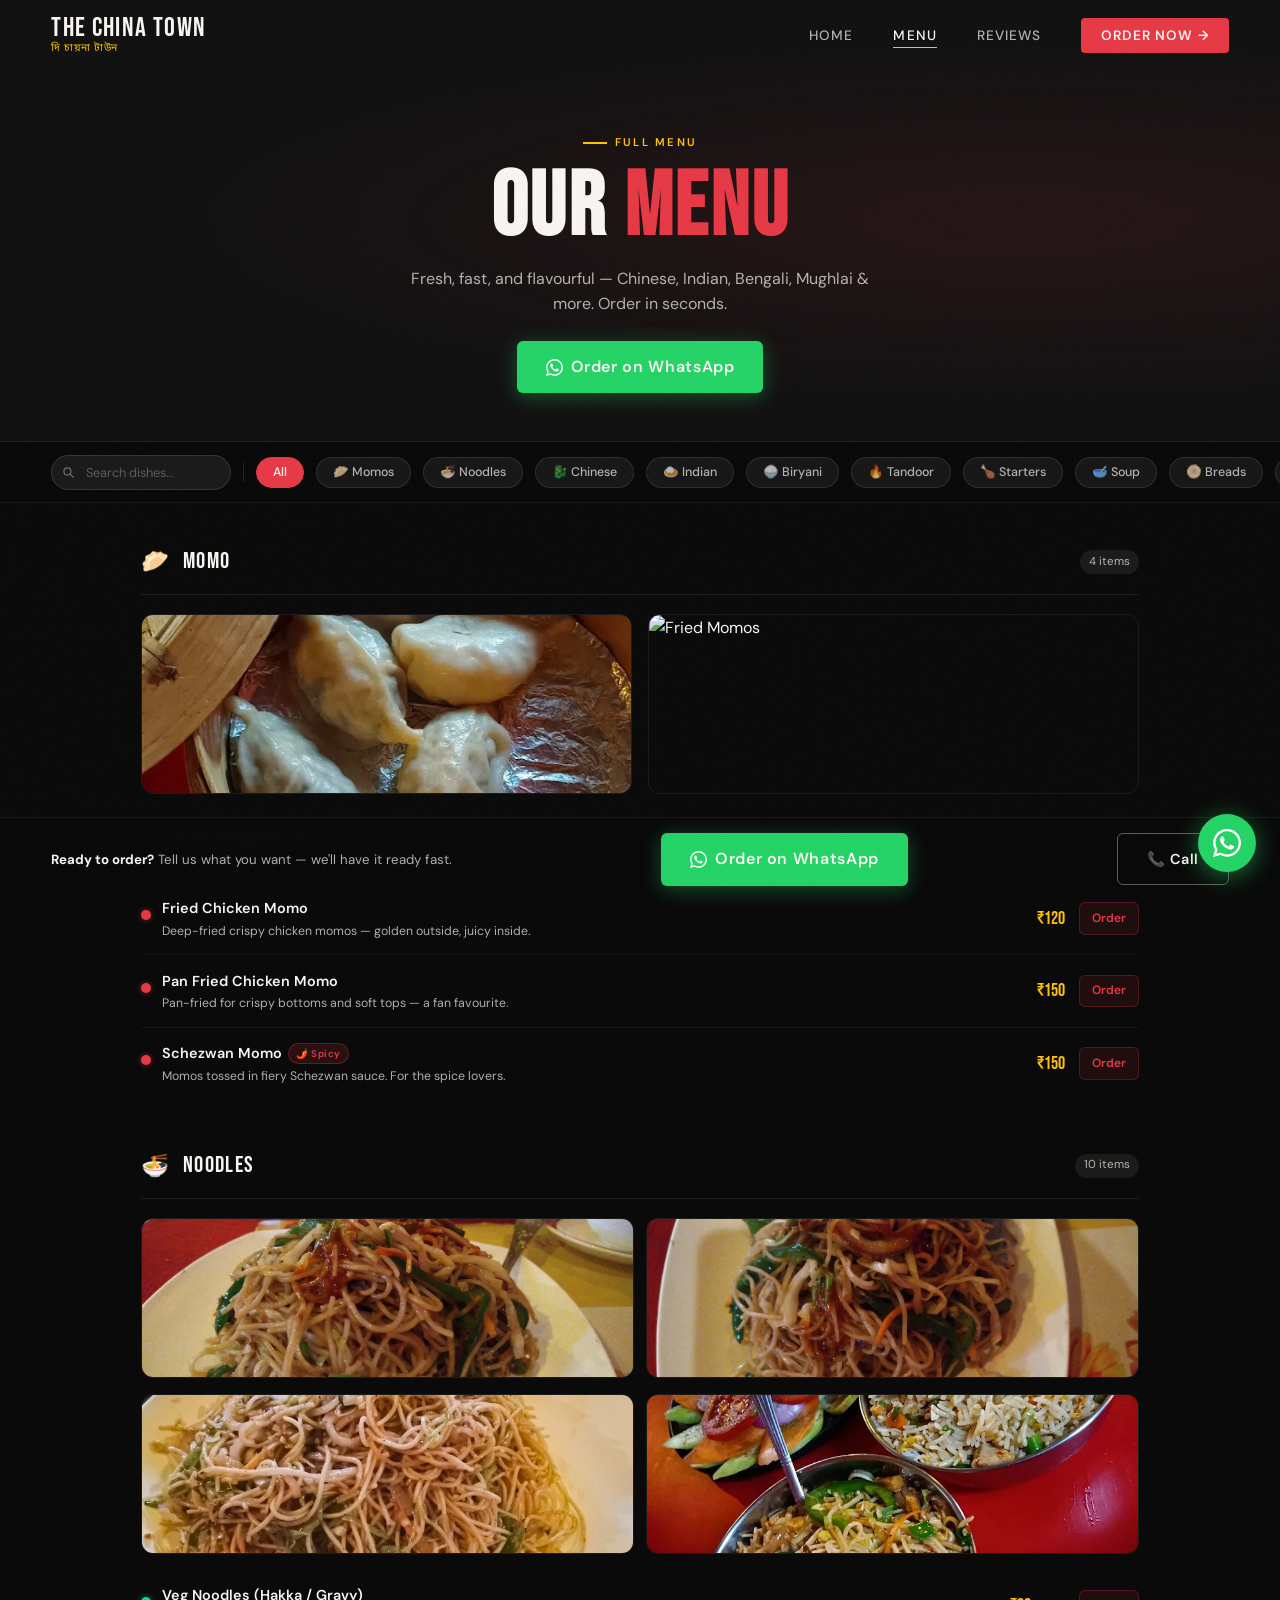
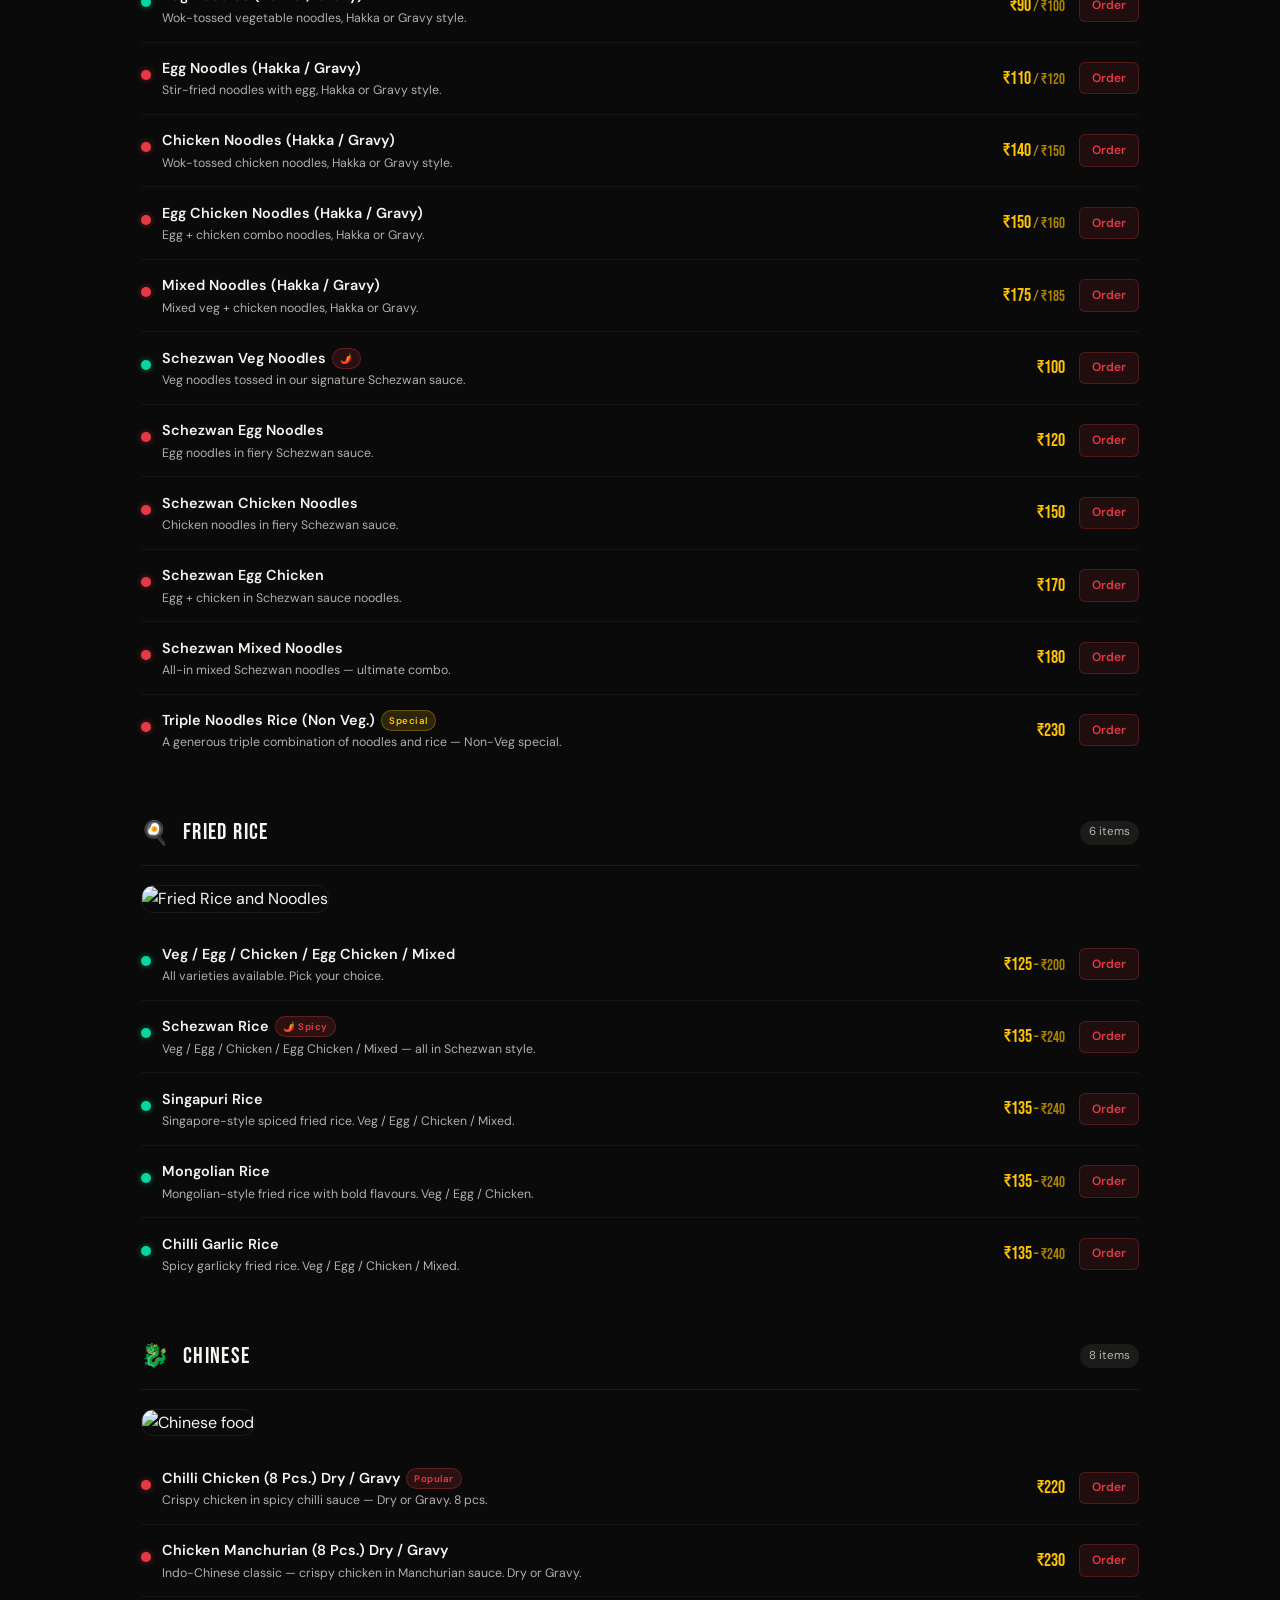
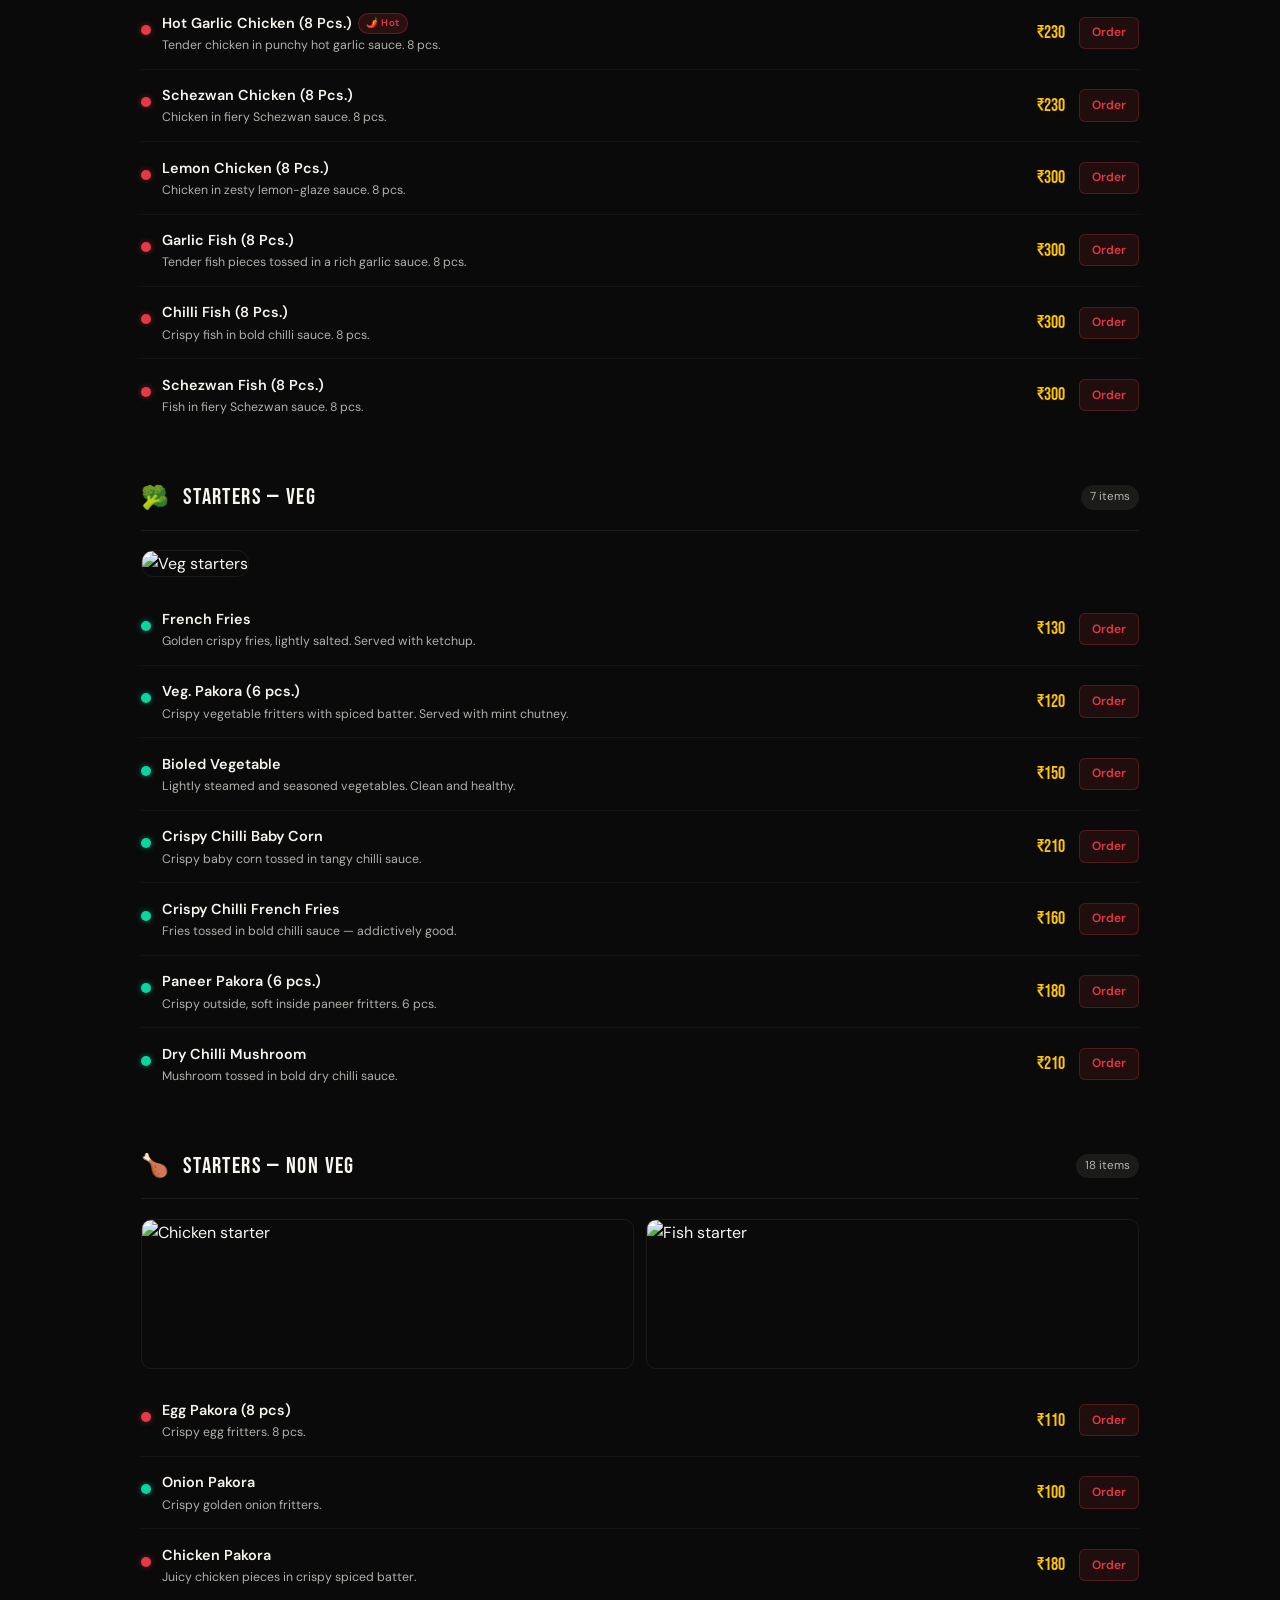
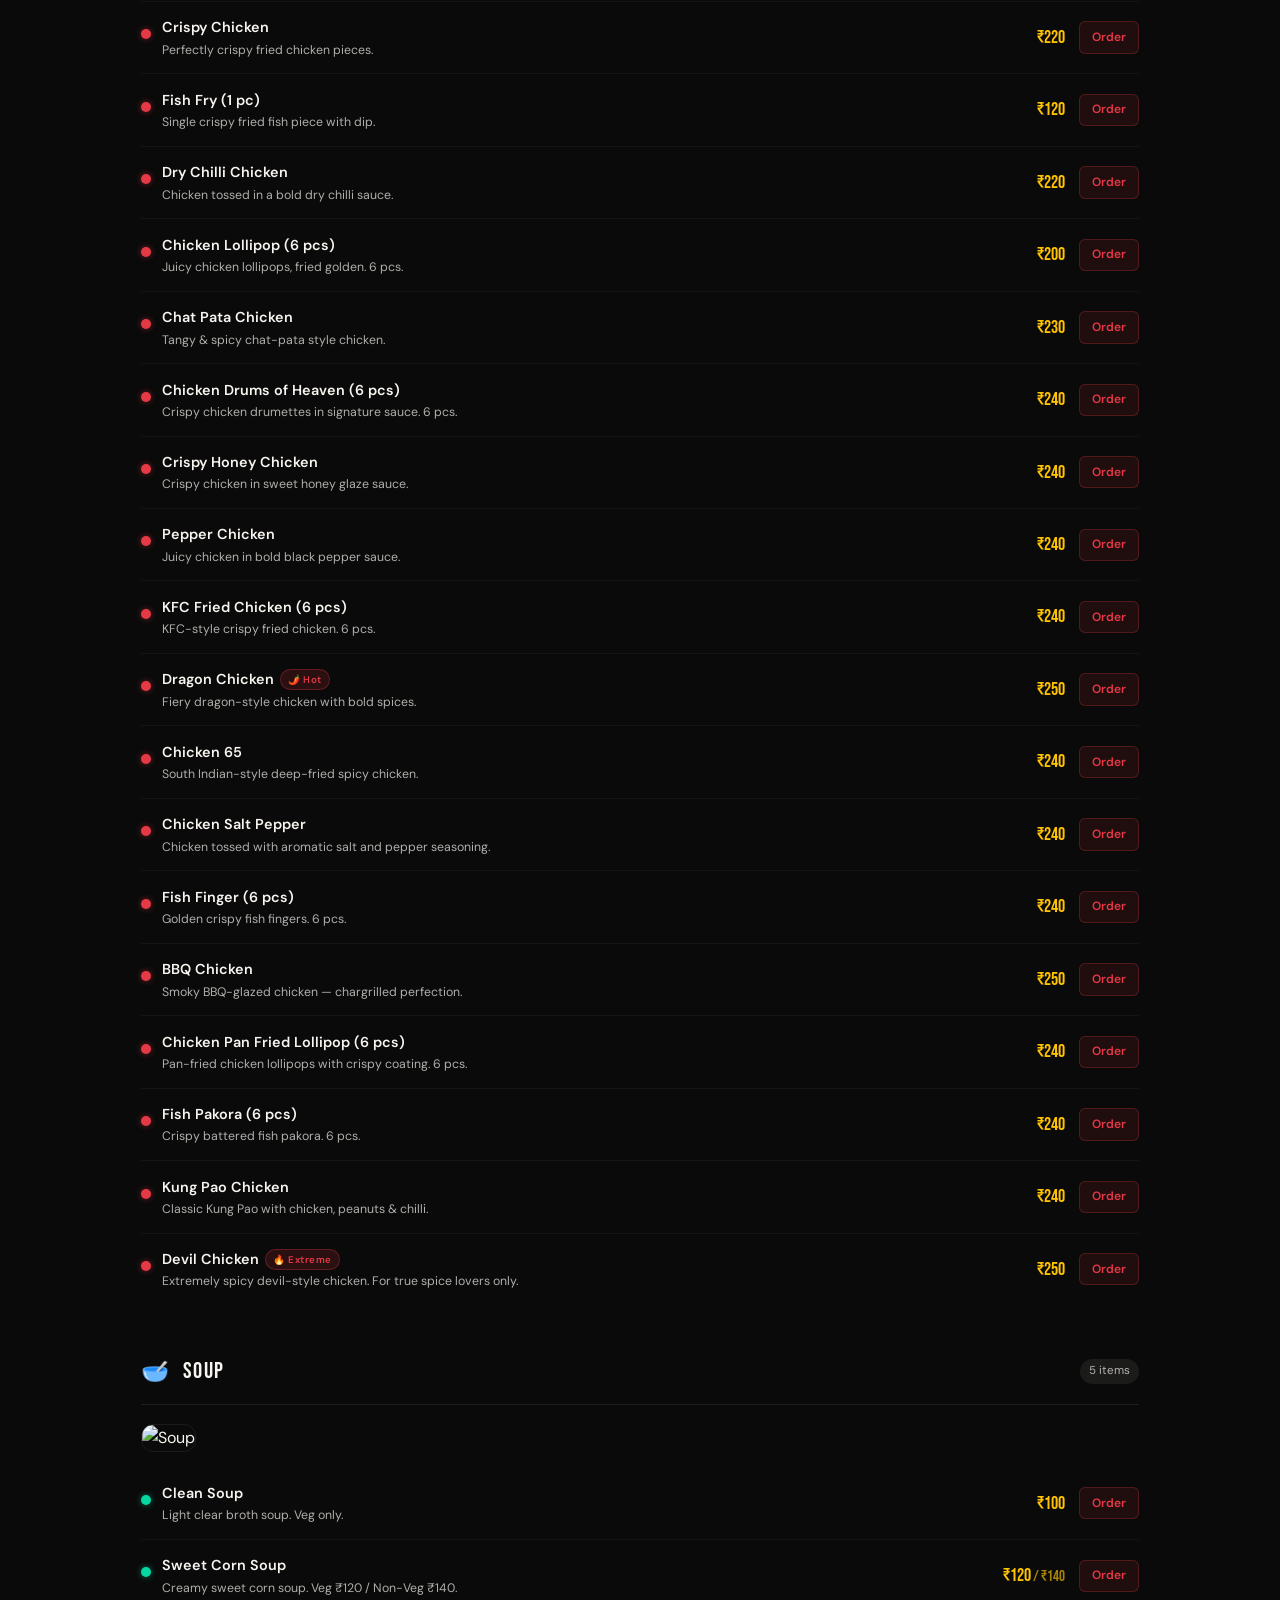
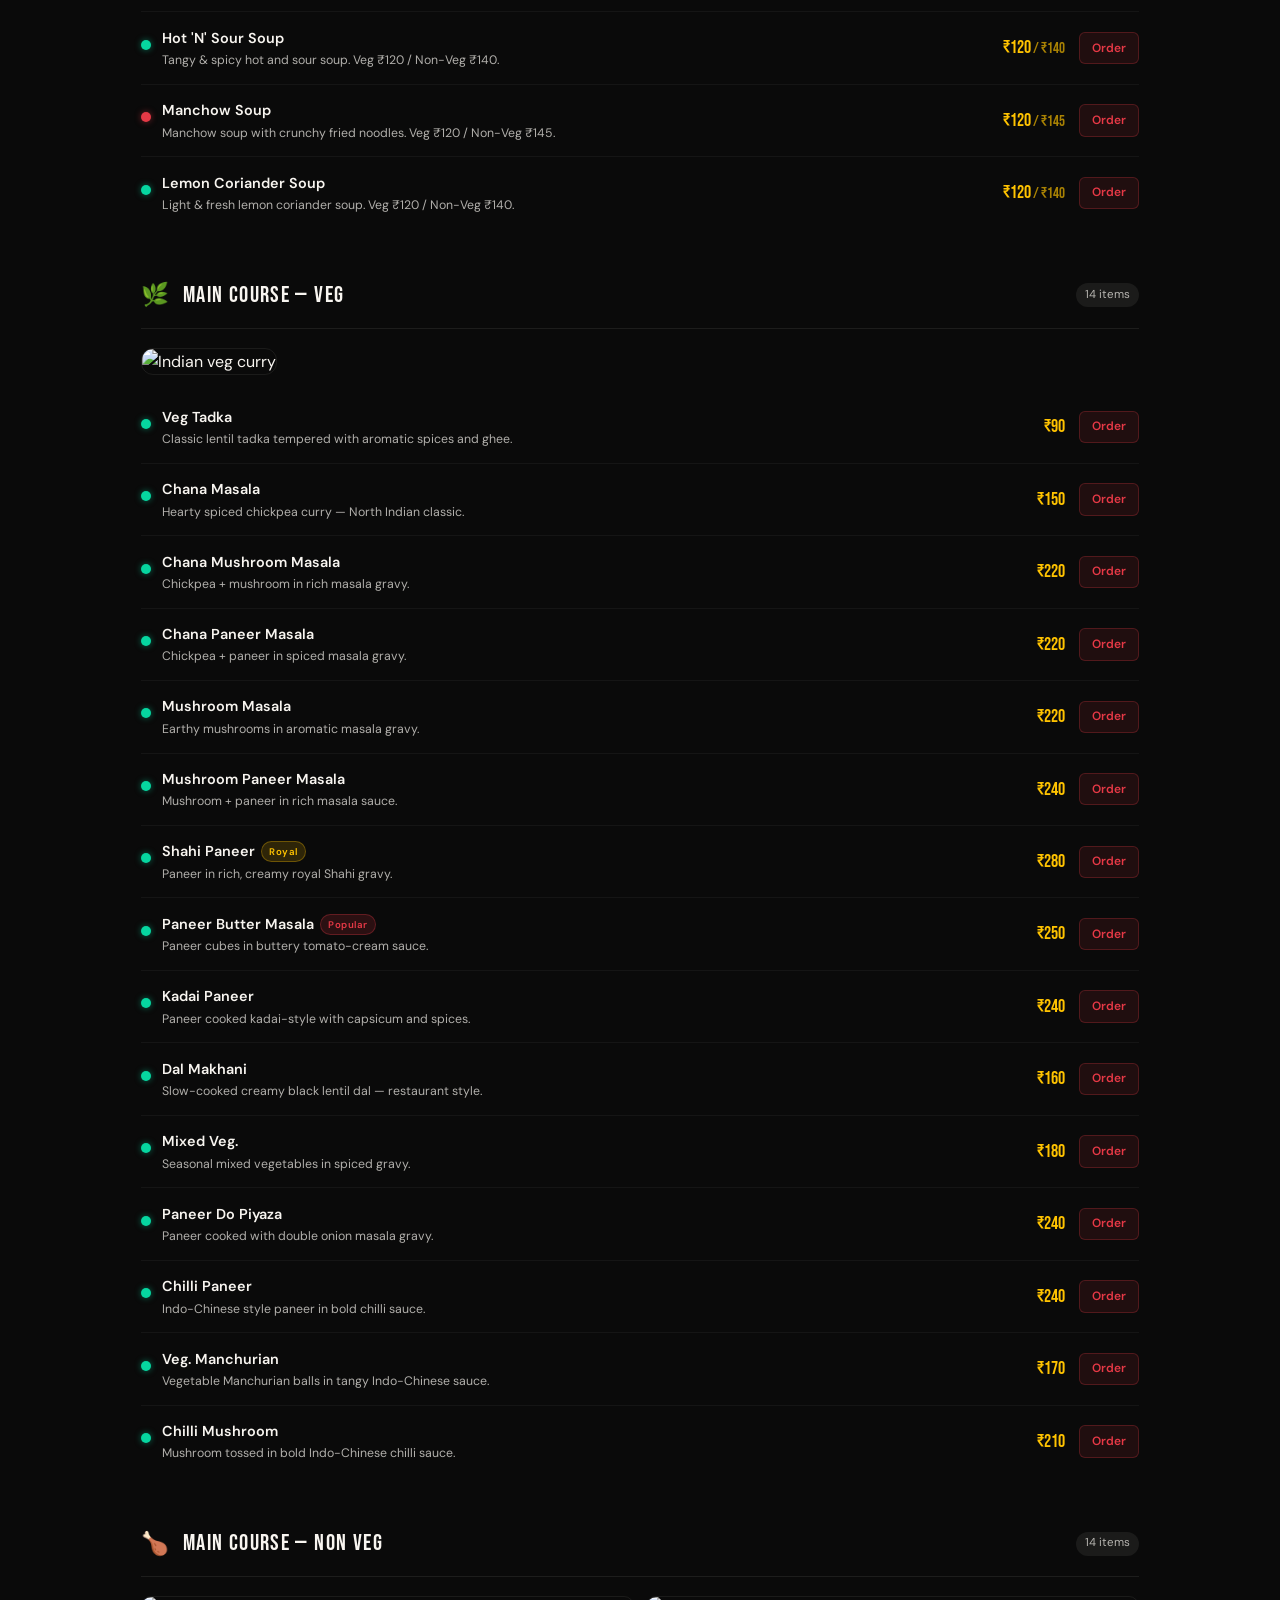
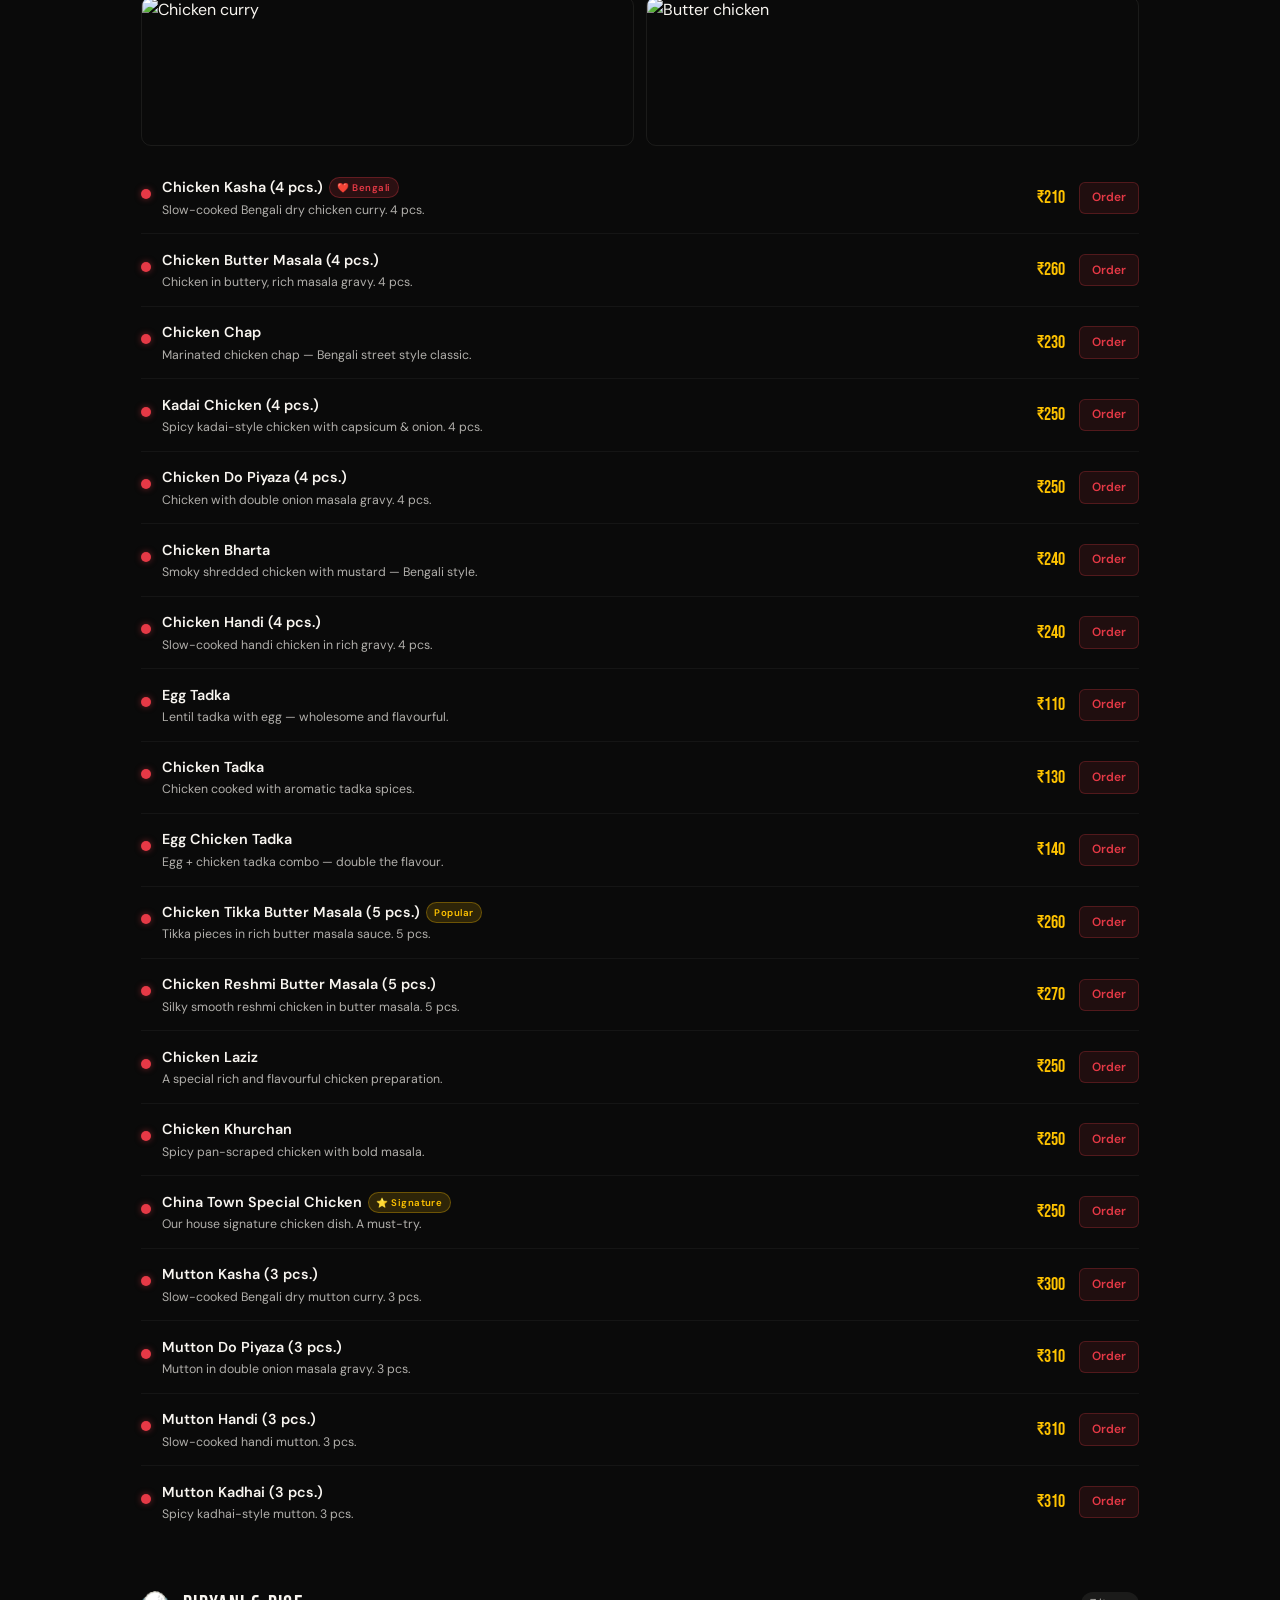
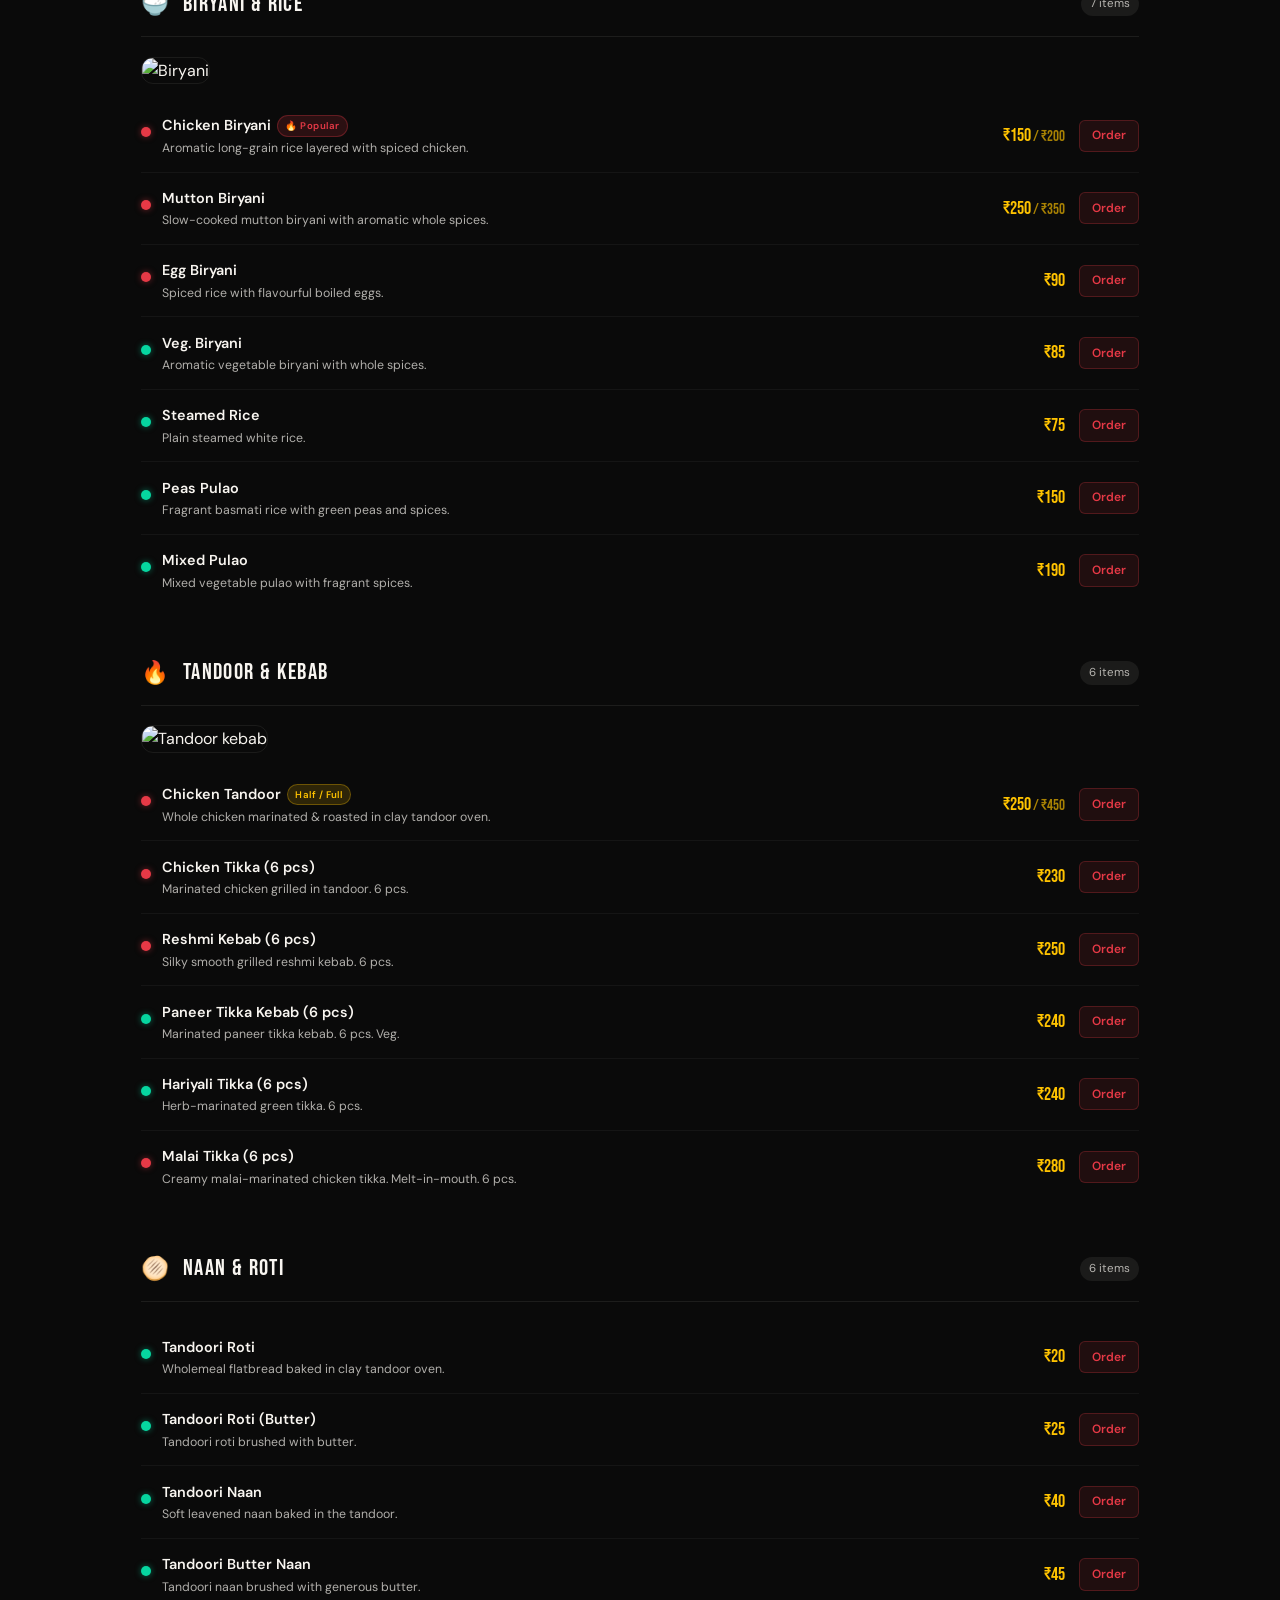
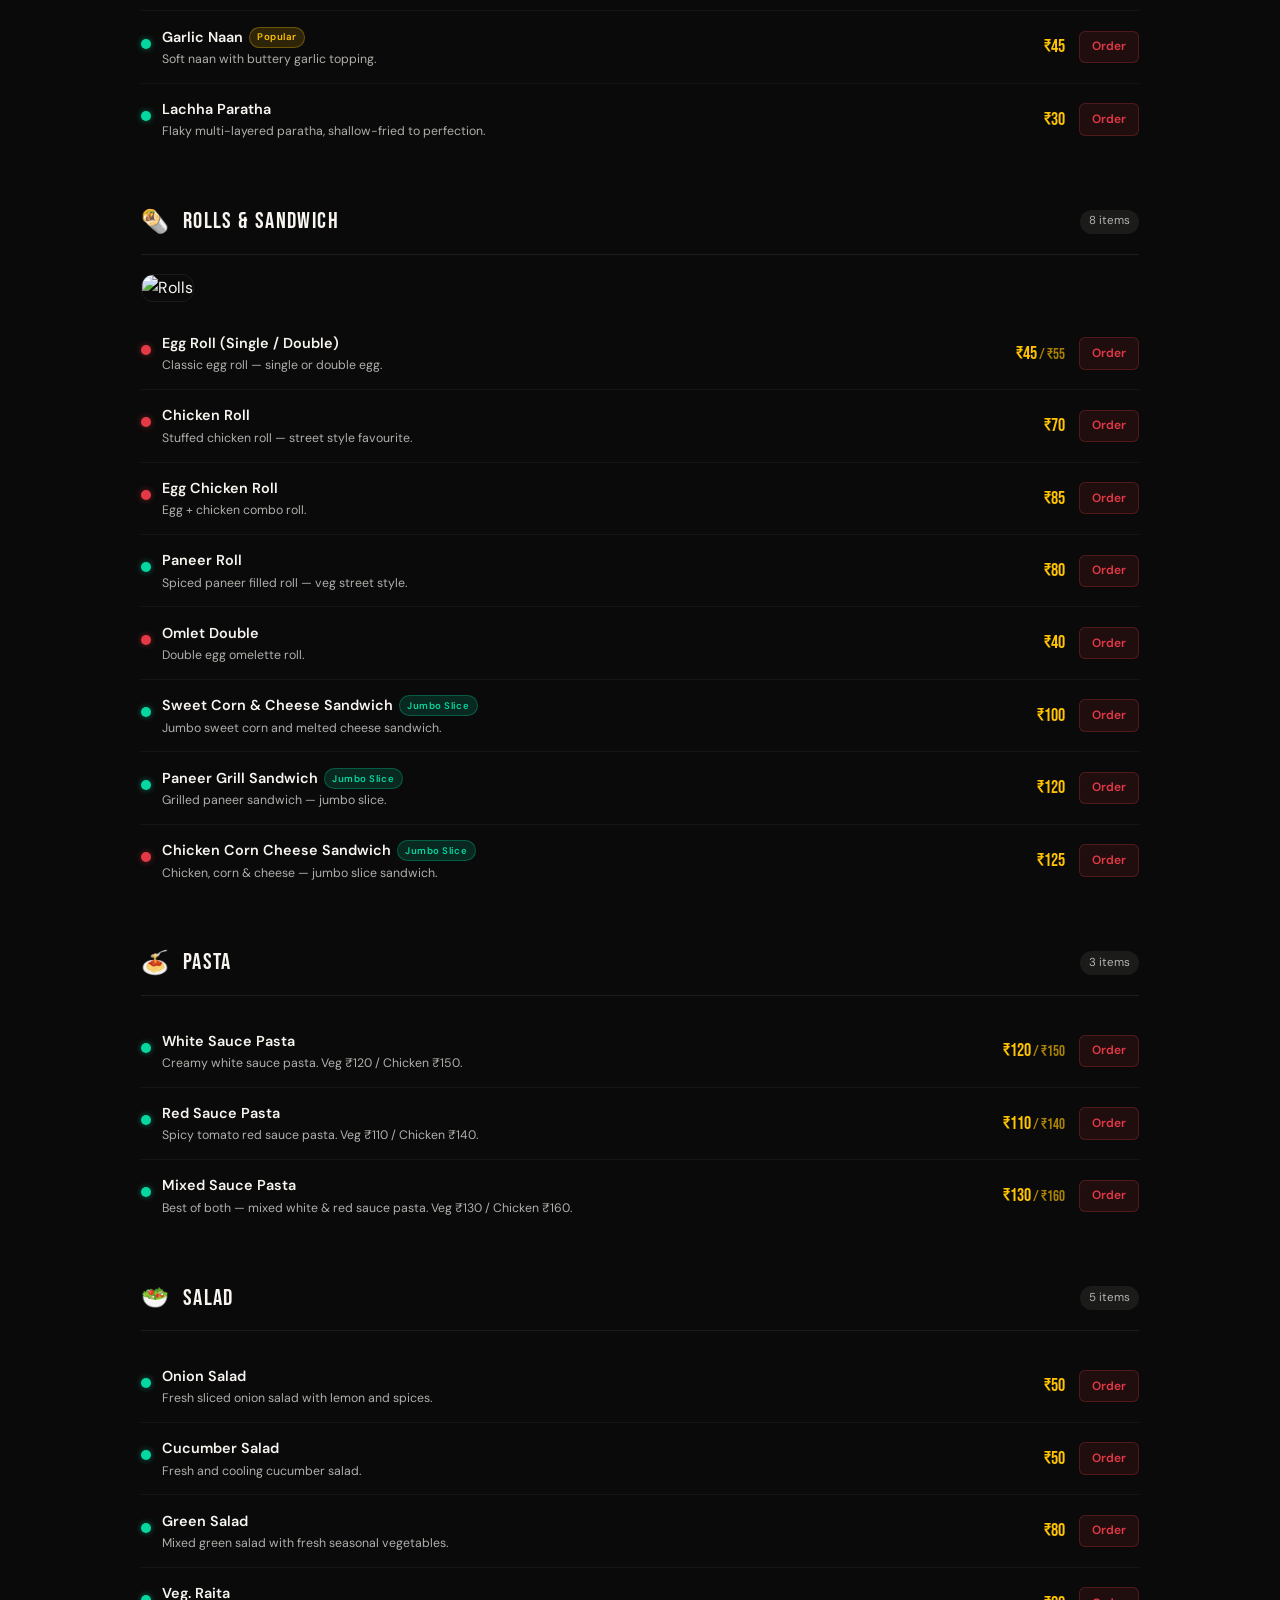
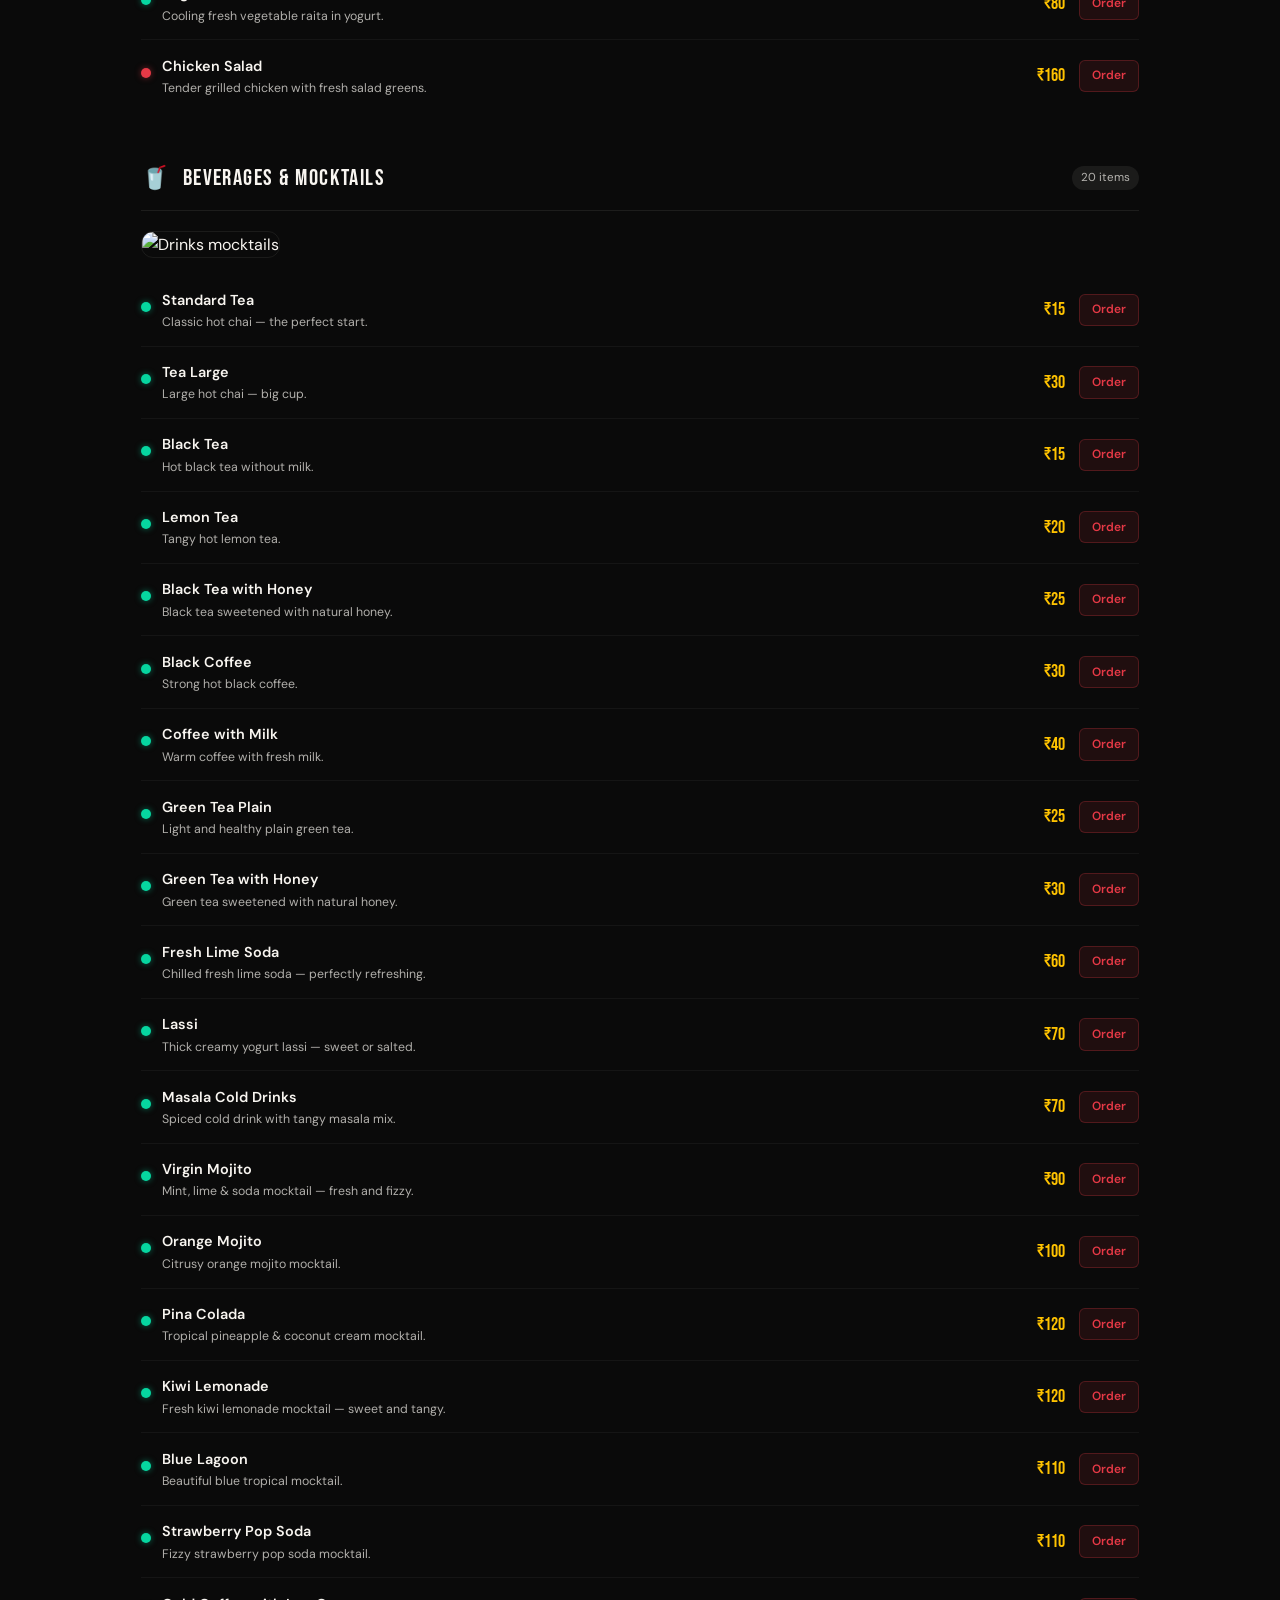
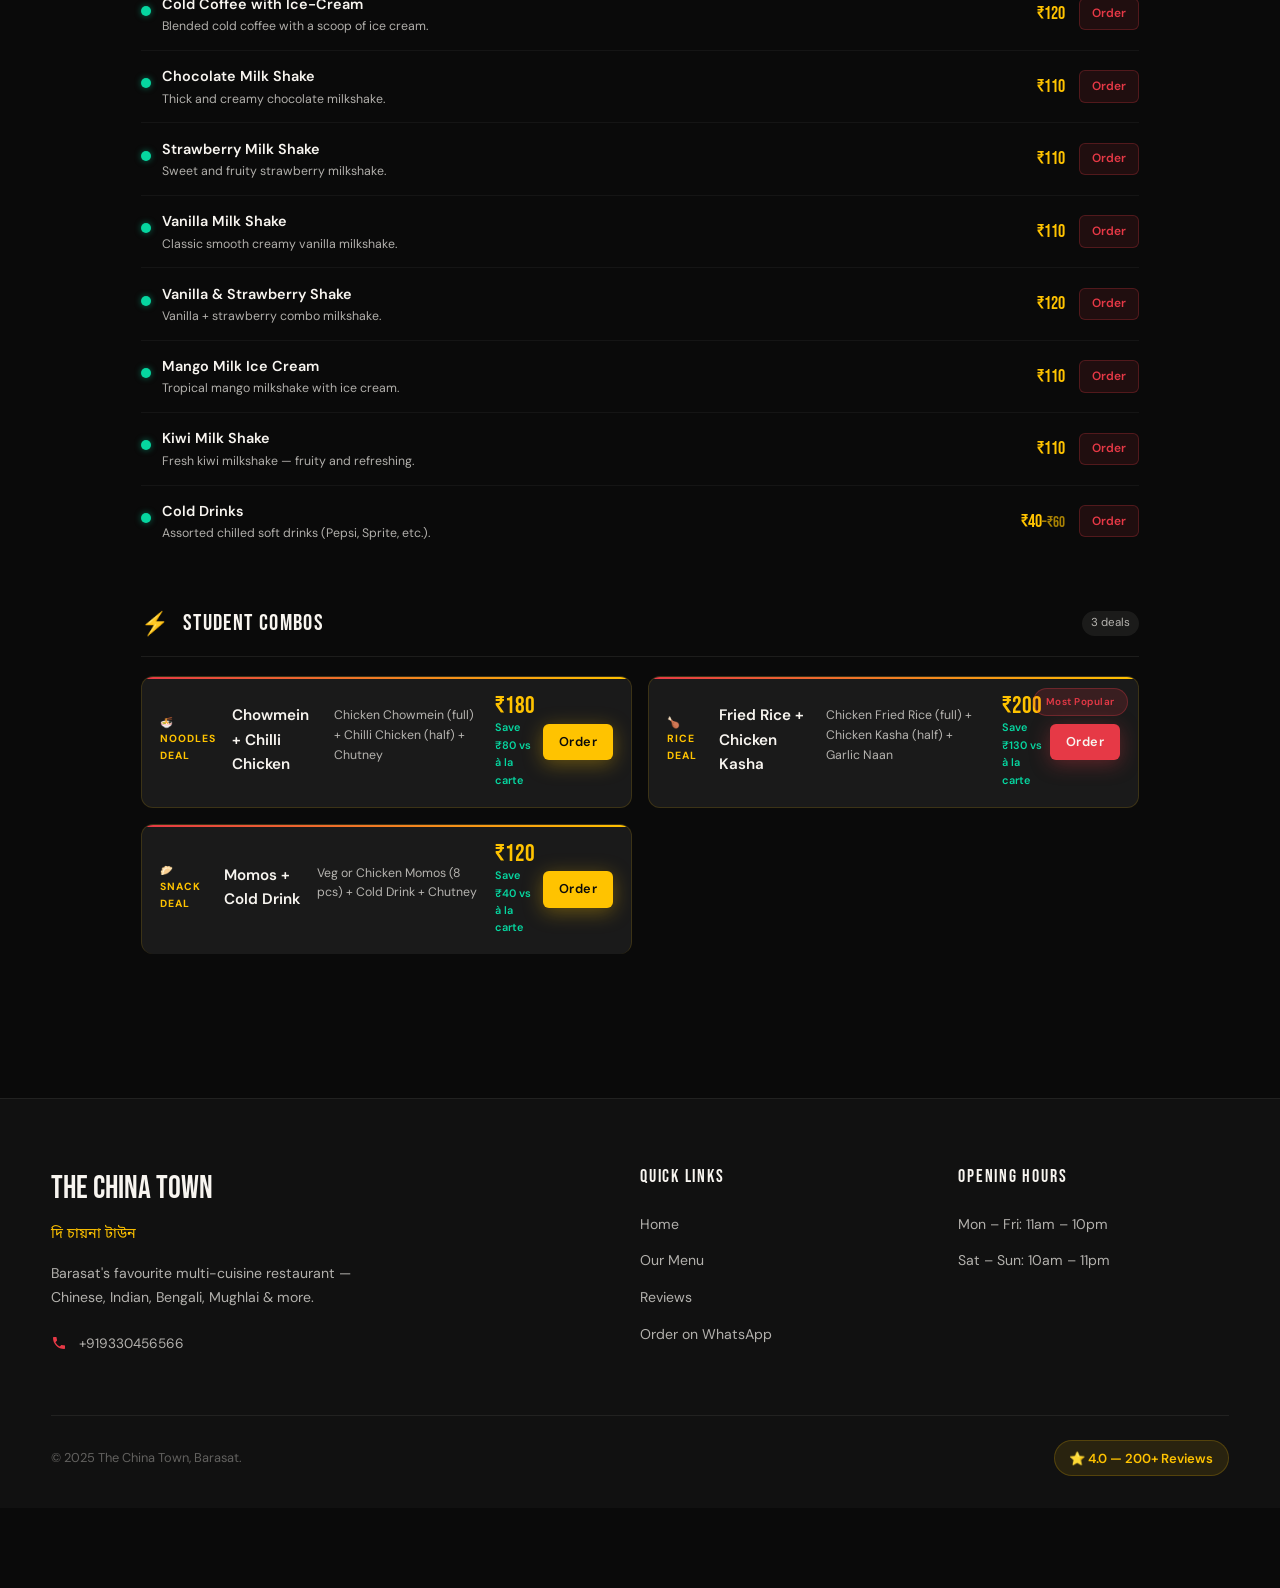
==== commit 85a65250: "no. update" ====
--- a/menu.html
+++ b/menu.html
@@ -604,7 +604,7 @@
       <p class="footer-desc">Barasat's favourite multi-cuisine restaurant — Chinese, Indian, Bengali, Mughlai & more.</p>
       <div class="footer-contact-item">
         <svg viewBox="0 0 24 24"><path d="M6.62 10.79c1.44 2.83 3.76 5.14 6.59 6.59l2.2-2.2c.27-.27.67-.36 1.02-.24 1.12.37 2.33.57 3.57.57.55 0 1 .45 1 1V20c0 .55-.45 1-1 1-9.39 0-17-7.61-17-17 0-.55.45-1 1-1h3.5c.55 0 1 .45 1 1 0 1.25.2 2.45.57 3.57.11.35.03.74-.25 1.02l-2.2 2.2z"/></svg>
-        <a href="tel:+919330717538" style="color:inherit;text-decoration:none;">+91 93307 17538</a>
+        <a href="tel:+919330717538" style="color:inherit;text-decoration:none;">+919330456566 </a>
       </div>
     </div>
     <div>
